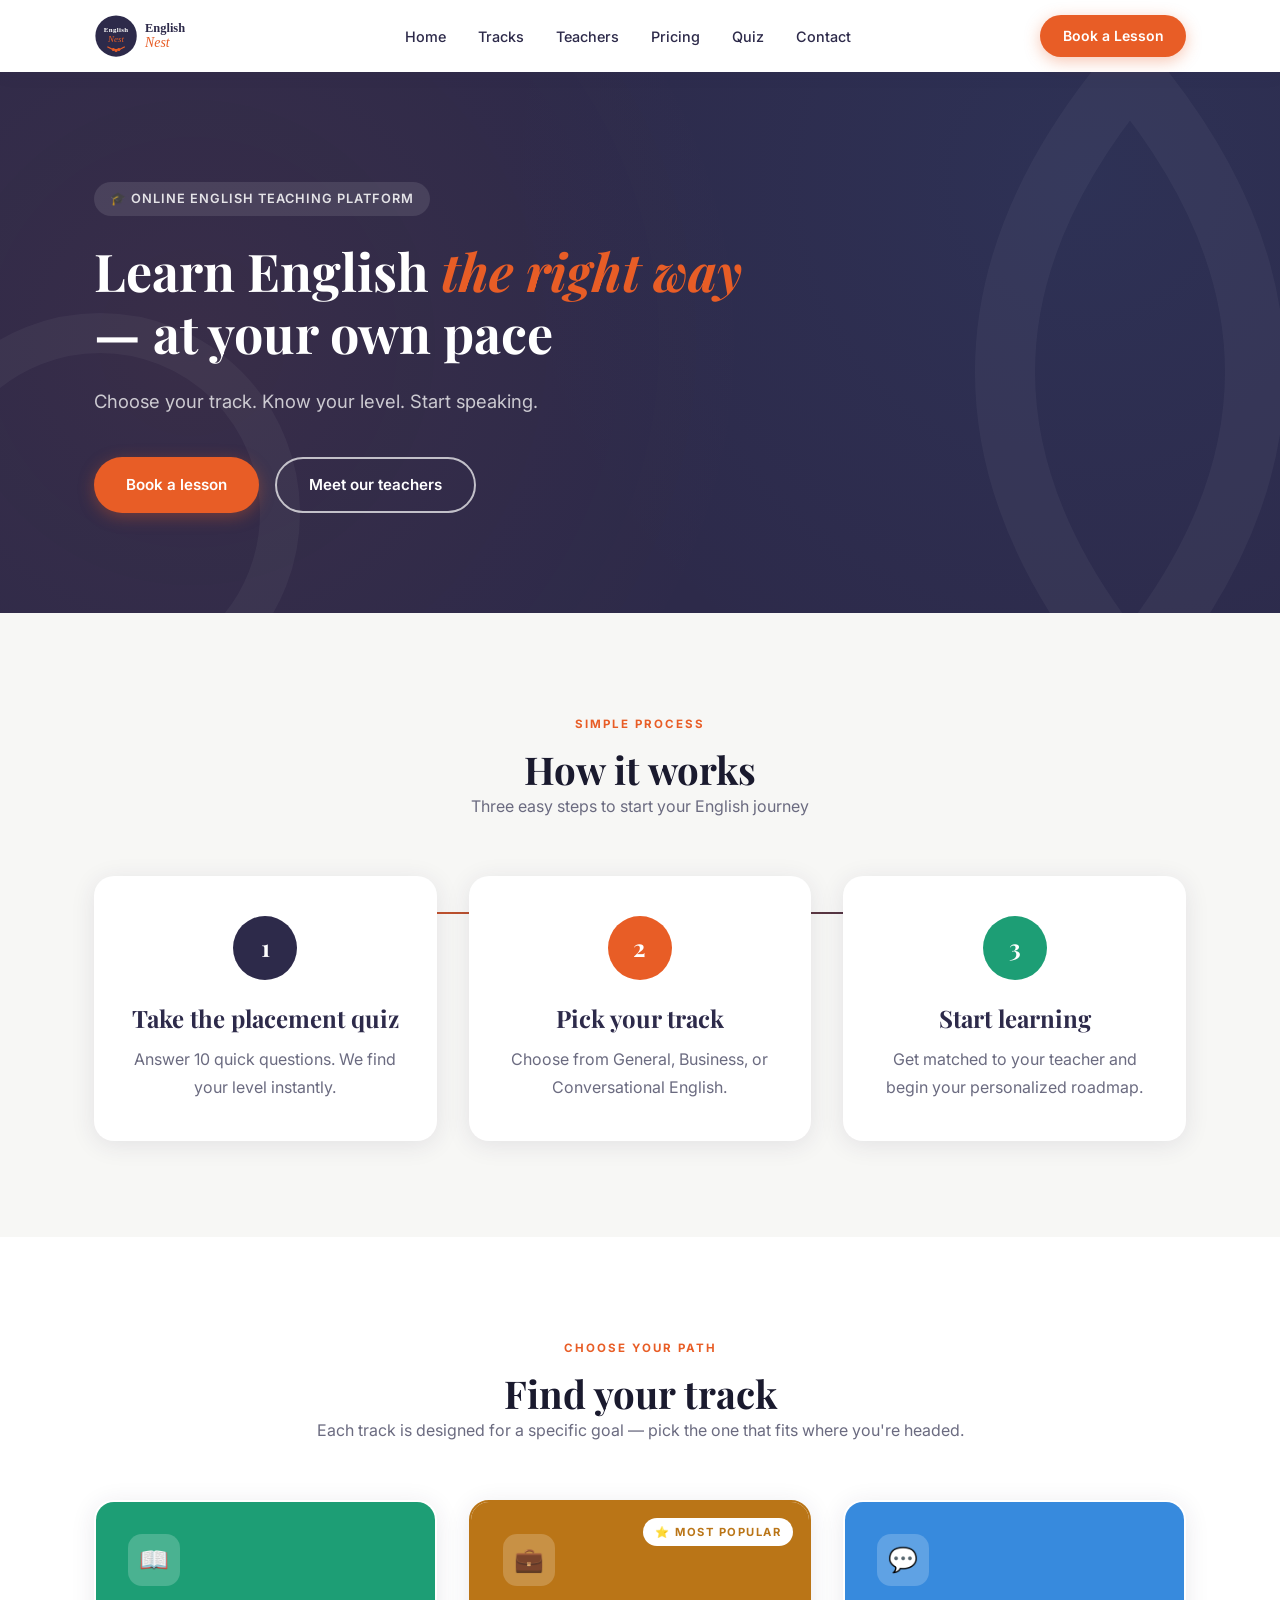
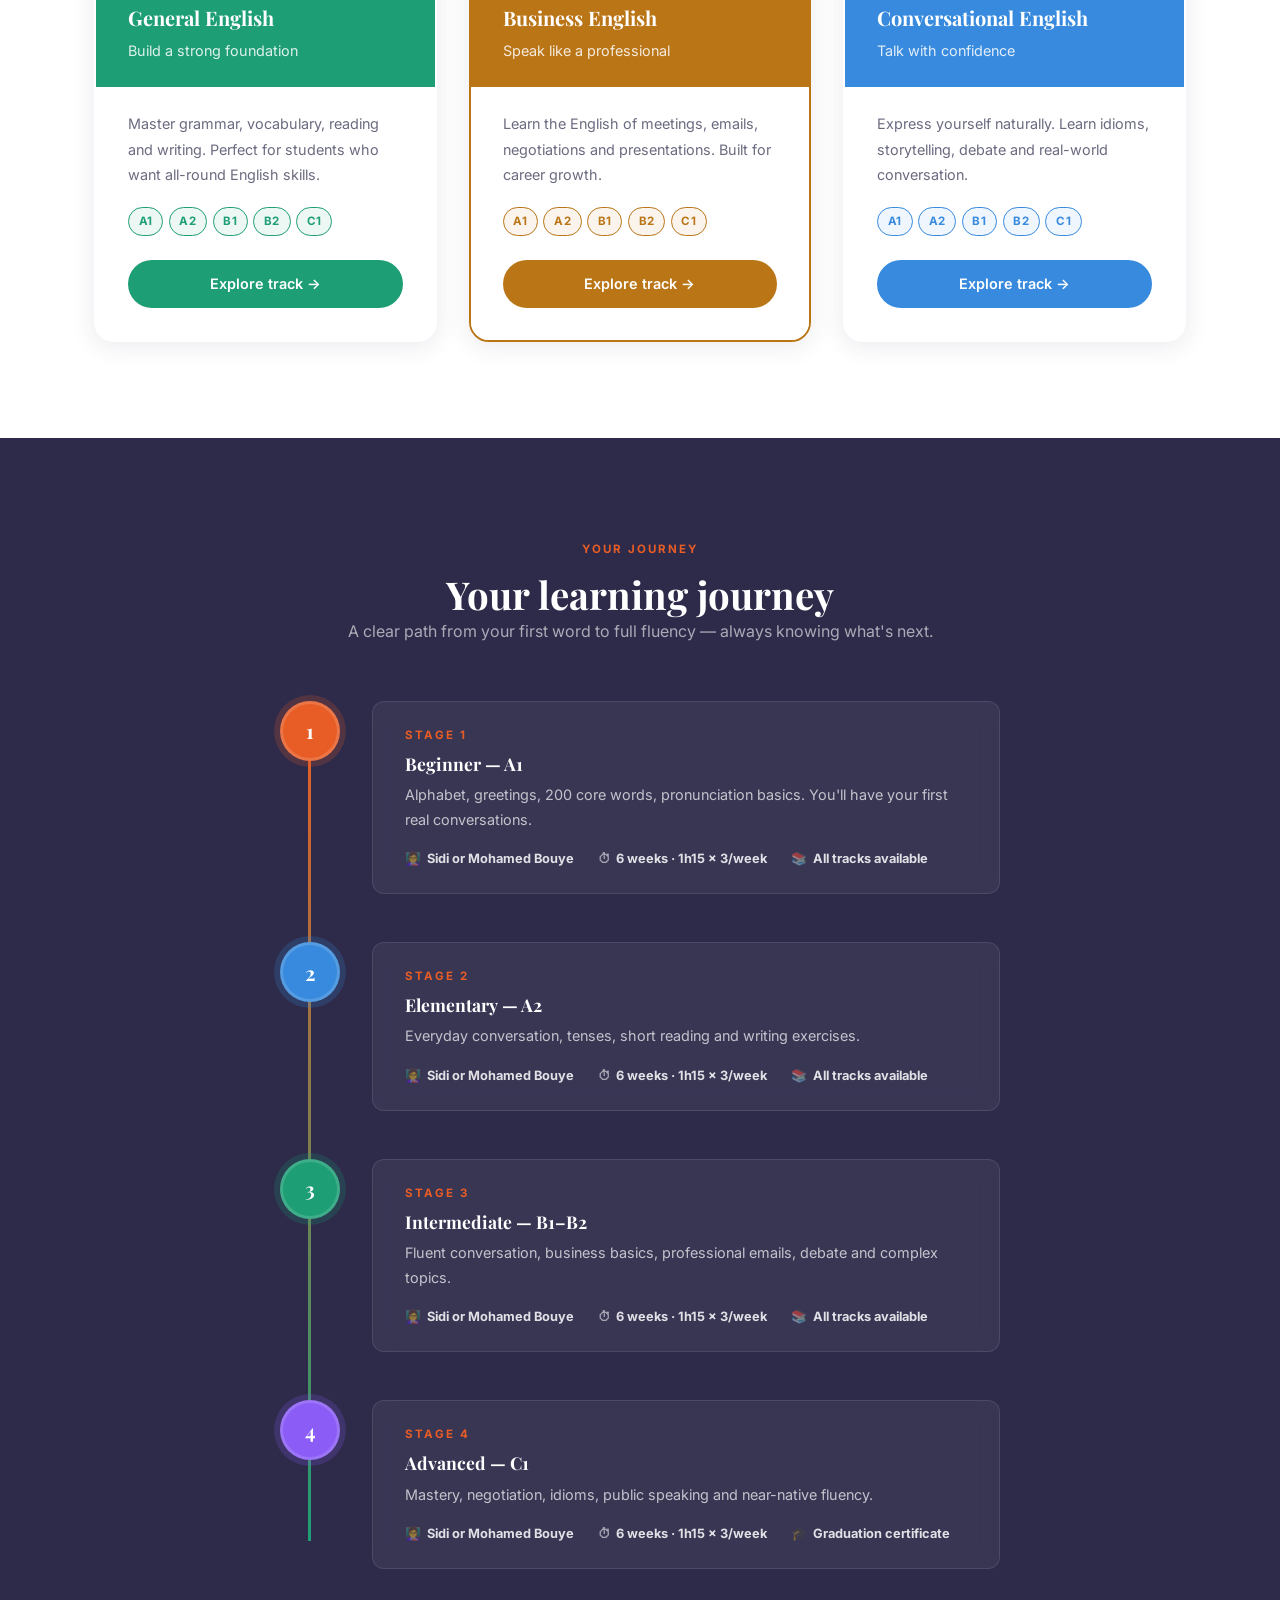
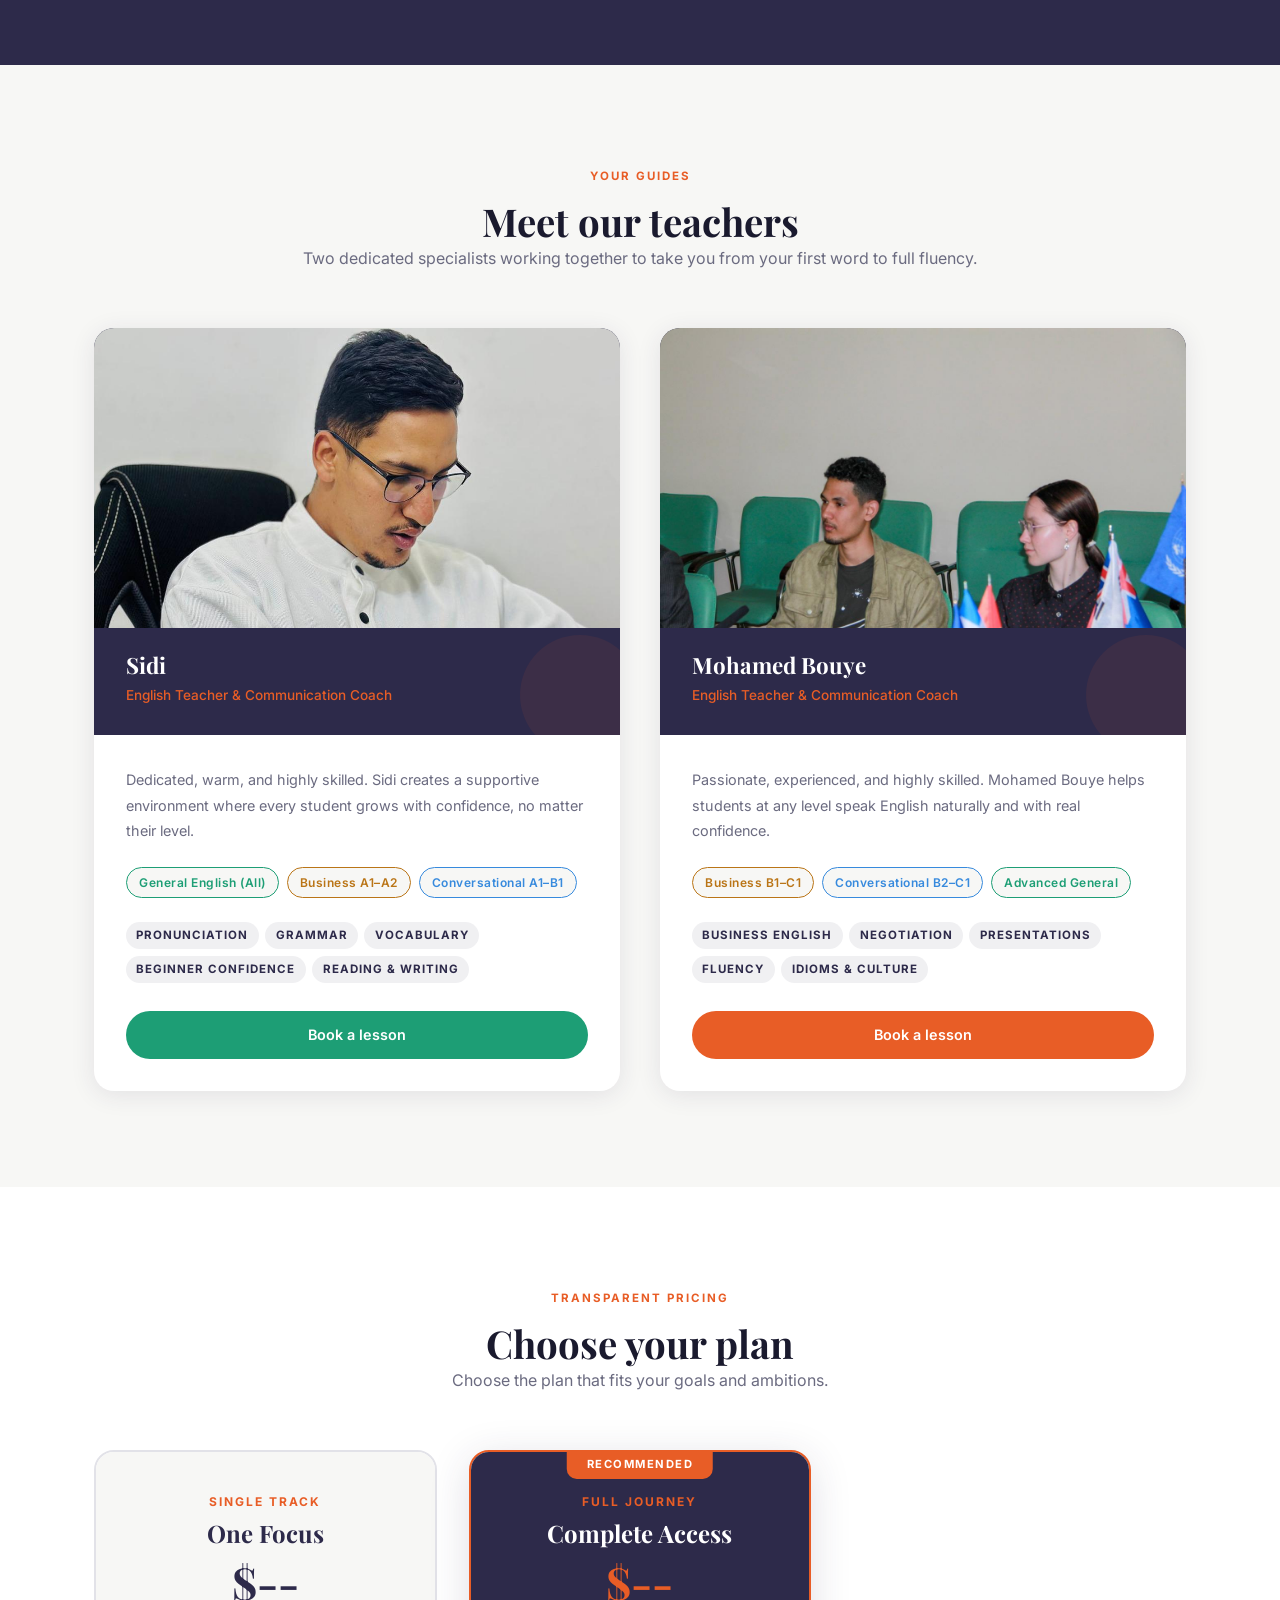
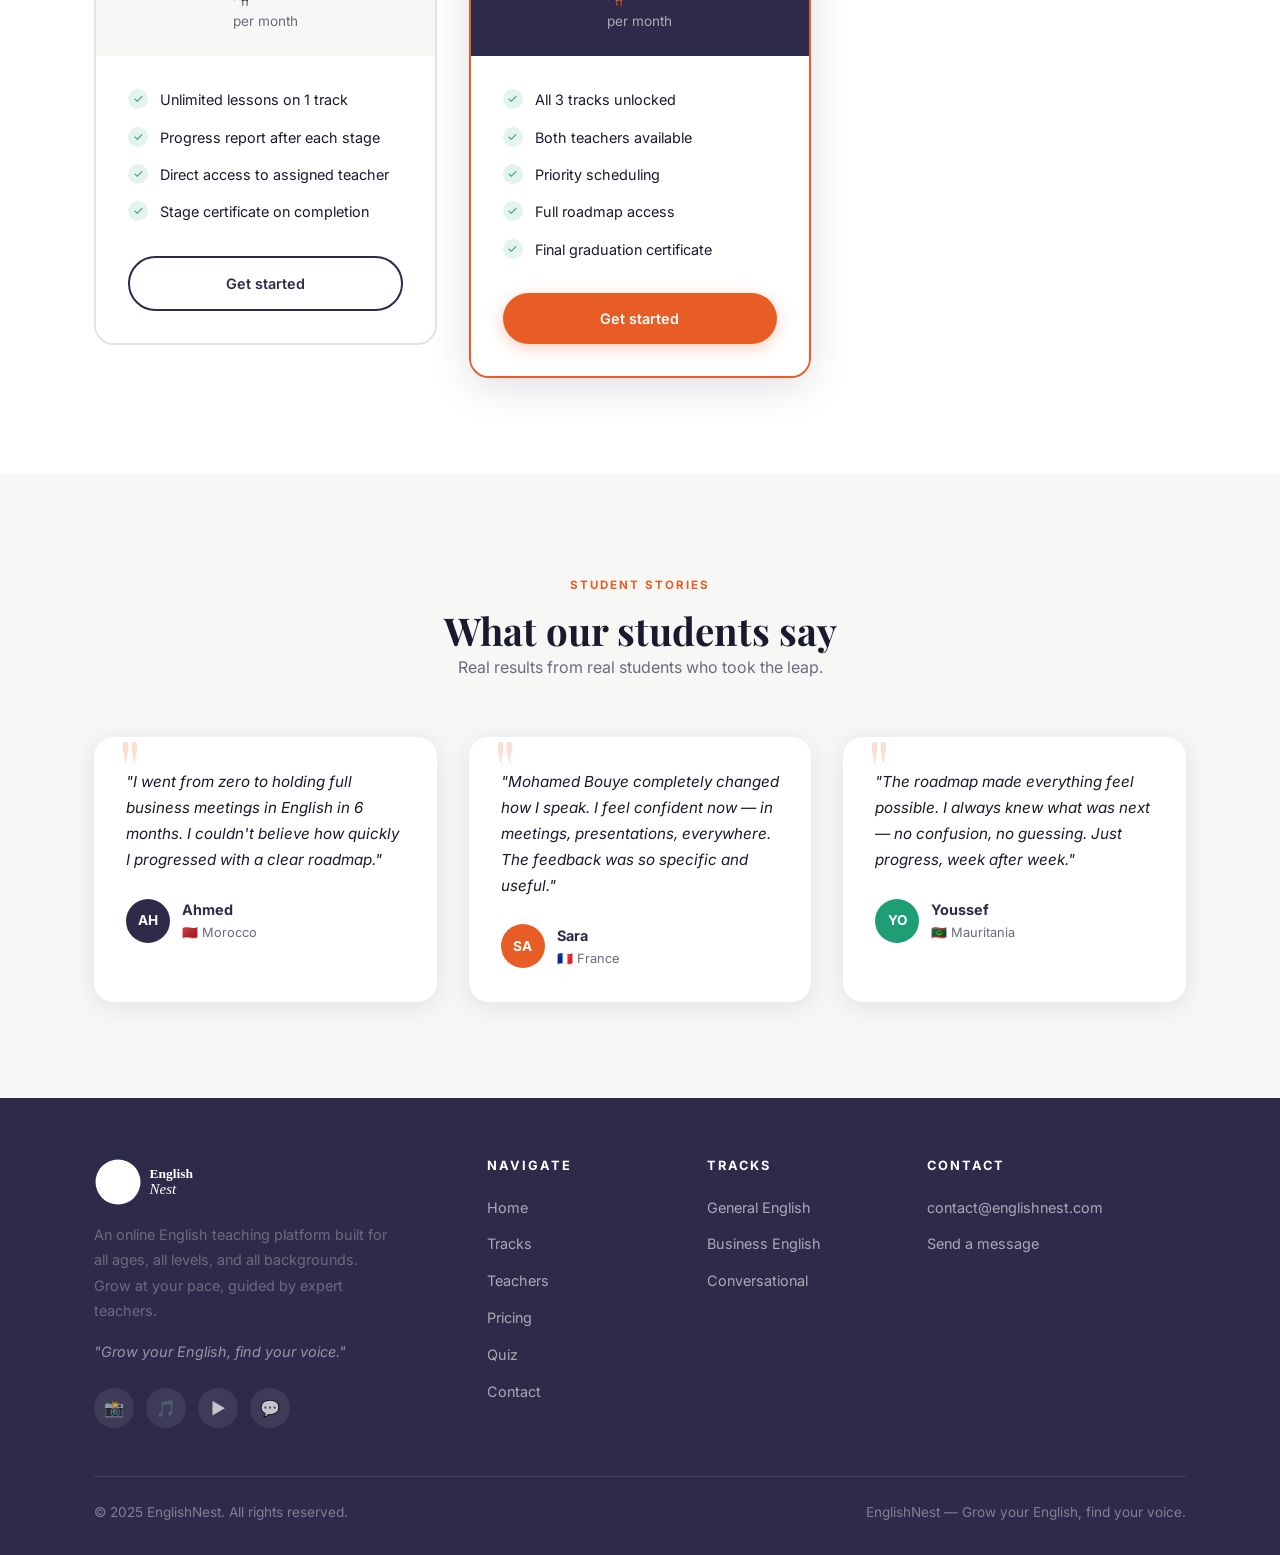
==== index.html @ ef8c07c3 "Remove all 'free' language — nothing is free on this platform Co-Authored-By: Claude Sonnet 4.6 <nor" ====
<!DOCTYPE html>
<html lang="en">
<head>
  <meta charset="UTF-8" />
  <meta name="viewport" content="width=device-width, initial-scale=1.0" />
  <title>EnglishNest — Online English Classes</title>
  <meta name="description" content="Choose your track. Know your level. Start speaking. Learn English online with EnglishNest." />
  <meta property="og:title" content="EnglishNest — Online English Classes" />
  <meta property="og:description" content="Choose your track. Know your level. Start speaking." />
  <meta property="og:image" content="assets/logo.svg" />
  <meta property="og:type" content="website" />
  <link rel="icon" type="image/svg+xml" href="assets/logo.svg" />
  <link rel="stylesheet" href="css/style.css" />
</head>
<body>

<!-- ======================================================
     NAVIGATION (shared)
     ====================================================== -->
<nav class="nav">
  <div class="container nav-inner">
    <a href="#" class="nav-logo" data-page="home">
      <img src="assets/logo.svg" alt="EnglishNest" />
    </a>
    <ul class="nav-links">
      <li><a href="#" data-page="home">Home</a></li>
      <li><a href="#" data-page="tracks">Tracks</a></li>
      <li><a href="#" data-page="teachers">Teachers</a></li>
      <li><a href="#" data-page="home" data-scroll="pricing">Pricing</a></li>
      <li><a href="#" data-page="quiz">Quiz</a></li>
      <li><a href="#" data-page="contact">Contact</a></li>
    </ul>
    <a href="#" class="btn btn-primary btn-sm nav-cta" data-page="quiz">Book a Lesson</a>
    <button class="hamburger" aria-label="Menu">
      <span></span><span></span><span></span>
    </button>
  </div>
</nav>
<div class="nav-mobile">
  <a href="#" data-page="home">Home</a>
  <a href="#" data-page="tracks">Tracks</a>
  <a href="#" data-page="teachers">Teachers</a>
  <a href="#" data-page="home" data-scroll="pricing">Pricing</a>
  <a href="#" data-page="quiz">Quiz</a>
  <a href="#" data-page="contact">Contact</a>
  <a href="#" class="btn btn-primary" data-page="quiz">Book a Lesson</a>
</div>
<div class="nav-spacer"></div>

<!-- ======================================================
     PAGE: HOME
     ====================================================== -->
<div id="page-home" class="page active">

  <!-- Hero -->
  <section class="hero">
    <div class="hero-arcs" aria-hidden="true">
      <svg width="700" height="700" style="right:-200px;top:-100px;opacity:0.04;" viewBox="0 0 700 700">
        <path d="M350 700 Q100 400 350 100 Q600 400 350 700" fill="none" stroke="white" stroke-width="60"/>
      </svg>
      <svg width="400" height="400" style="left:-100px;bottom:-100px;opacity:0.04;" viewBox="0 0 400 400">
        <circle cx="200" cy="200" r="180" fill="none" stroke="white" stroke-width="40"/>
      </svg>
    </div>
    <div class="container">
      <div class="hero-content">
        <div class="hero-badge">🎓 Online English Teaching Platform</div>
        <h1>Learn English <span>the right way</span> — at your own pace</h1>
        <p class="hero-sub">Choose your track. Know your level. Start speaking.</p>
        <div class="hero-btns">
          <a href="#" class="btn btn-primary" data-page="quiz">Book a lesson</a>
          <a href="#" class="btn btn-outline" data-page="home" data-scroll="teachers">Meet our teachers</a>
        </div>
      </div>
    </div>
  </section>

  <!-- How It Works -->
  <section class="how-it-works section-pad" id="how-it-works">
    <div class="container">
      <div class="section-header">
        <span class="section-label">Simple process</span>
        <h2>How it works</h2>
        <p>Three easy steps to start your English journey</p>
      </div>
      <div class="steps-grid">
        <div class="step-card">
          <div class="step-num">1</div>
          <h3>Take the placement quiz</h3>
          <p>Answer 10 quick questions. We find your level instantly.</p>
        </div>
        <div class="step-card">
          <div class="step-num">2</div>
          <h3>Pick your track</h3>
          <p>Choose from General, Business, or Conversational English.</p>
        </div>
        <div class="step-card">
          <div class="step-num">3</div>
          <h3>Start learning</h3>
          <p>Get matched to your teacher and begin your personalized roadmap.</p>
        </div>
      </div>
    </div>
  </section>

  <!-- Track Cards -->
  <section class="tracks-section section-pad" id="tracks-preview">
    <div class="container">
      <div class="section-header">
        <span class="section-label">Choose your path</span>
        <h2>Find your track</h2>
        <p>Each track is designed for a specific goal — pick the one that fits where you're headed.</p>
      </div>
      <div class="track-cards">
        <div class="track-card teal">
          <div class="track-card-header">
            <div class="track-icon" aria-hidden="true">📖</div>
            <h3>General English</h3>
            <p>Build a strong foundation</p>
          </div>
          <div class="track-card-body">
            <p style="font-size:0.9rem;margin-bottom:1.25rem;">Master grammar, vocabulary, reading and writing. Perfect for students who want all-round English skills.</p>
            <div class="track-levels">
              <span class="level-dot">A1</span><span class="level-dot">A2</span><span class="level-dot">B1</span>
              <span class="level-dot">B2</span><span class="level-dot">C1</span>
            </div>
            <a href="#" class="btn-track" data-page="tracks" data-scroll="general">Explore track →</a>
          </div>
        </div>
        <div class="track-card amber featured">
          <div class="track-card-header">
            <span class="track-badge">⭐ Most Popular</span>
            <div class="track-icon" aria-hidden="true">💼</div>
            <h3>Business English</h3>
            <p>Speak like a professional</p>
          </div>
          <div class="track-card-body">
            <p style="font-size:0.9rem;margin-bottom:1.25rem;">Learn the English of meetings, emails, negotiations and presentations. Built for career growth.</p>
            <div class="track-levels">
              <span class="level-dot">A1</span><span class="level-dot">A2</span><span class="level-dot">B1</span>
              <span class="level-dot">B2</span><span class="level-dot">C1</span>
            </div>
            <a href="#" class="btn-track" data-page="tracks" data-scroll="business">Explore track →</a>
          </div>
        </div>
        <div class="track-card blue">
          <div class="track-card-header">
            <div class="track-icon" aria-hidden="true">💬</div>
            <h3>Conversational English</h3>
            <p>Talk with confidence</p>
          </div>
          <div class="track-card-body">
            <p style="font-size:0.9rem;margin-bottom:1.25rem;">Express yourself naturally. Learn idioms, storytelling, debate and real-world conversation.</p>
            <div class="track-levels">
              <span class="level-dot">A1</span><span class="level-dot">A2</span><span class="level-dot">B1</span>
              <span class="level-dot">B2</span><span class="level-dot">C1</span>
            </div>
            <a href="#" class="btn-track" data-page="tracks" data-scroll="conversational">Explore track →</a>
          </div>
        </div>
      </div>
    </div>
  </section>

  <!-- Roadmap -->
  <section class="roadmap section-pad" id="roadmap">
    <div class="container">
      <div class="section-header">
        <span class="section-label">Your journey</span>
        <h2>Your learning journey</h2>
        <p style="color:rgba(255,255,255,0.6);">A clear path from your first word to full fluency — always knowing what's next.</p>
      </div>
      <div class="roadmap-timeline">
        <div class="roadmap-stage">
          <div class="roadmap-dot">1</div>
          <div class="roadmap-content">
            <div class="stage-tag">Stage 1</div>
            <h3>Beginner — A1</h3>
            <p>Alphabet, greetings, 200 core words, pronunciation basics. You'll have your first real conversations.</p>
            <div class="roadmap-meta">
              <span>👩‍🏫 <strong>Sidi or Mohamed Bouye</strong></span>
              <span>⏱ <strong>6 weeks · 1h15 × 3/week</strong></span>
              <span>📚 <strong>All tracks available</strong></span>
            </div>
          </div>
        </div>
        <div class="roadmap-stage">
          <div class="roadmap-dot">2</div>
          <div class="roadmap-content">
            <div class="stage-tag">Stage 2</div>
            <h3>Elementary — A2</h3>
            <p>Everyday conversation, tenses, short reading and writing exercises.</p>
            <div class="roadmap-meta">
              <span>👩‍🏫 <strong>Sidi or Mohamed Bouye</strong></span>
              <span>⏱ <strong>6 weeks · 1h15 × 3/week</strong></span>
              <span>📚 <strong>All tracks available</strong></span>
            </div>
          </div>
        </div>
        <div class="roadmap-stage">
          <div class="roadmap-dot">3</div>
          <div class="roadmap-content">
            <div class="stage-tag">Stage 3</div>
            <h3>Intermediate — B1–B2</h3>
            <p>Fluent conversation, business basics, professional emails, debate and complex topics.</p>
            <div class="roadmap-meta">
              <span>👩‍🏫 <strong>Sidi or Mohamed Bouye</strong></span>
              <span>⏱ <strong>6 weeks · 1h15 × 3/week</strong></span>
              <span>📚 <strong>All tracks available</strong></span>
            </div>
          </div>
        </div>
        <div class="roadmap-stage">
          <div class="roadmap-dot">4</div>
          <div class="roadmap-content">
            <div class="stage-tag">Stage 4</div>
            <h3>Advanced — C1</h3>
            <p>Mastery, negotiation, idioms, public speaking and near-native fluency.</p>
            <div class="roadmap-meta">
              <span>👩‍🏫 <strong>Sidi or Mohamed Bouye</strong></span>
              <span>⏱ <strong>6 weeks · 1h15 × 3/week</strong></span>
              <span>🎓 <strong>Graduation certificate</strong></span>
            </div>
          </div>
        </div>
      </div>
    </div>
  </section>

  <!-- Meet the Teachers -->
  <section class="teachers-section section-pad" id="teachers">
    <div class="container">
      <div class="section-header">
        <span class="section-label">Your guides</span>
        <h2>Meet our teachers</h2>
        <p>Two dedicated specialists working together to take you from your first word to full fluency.</p>
      </div>
      <div class="teacher-cards">
        <div class="teacher-card">
          <div class="teacher-card-top">
            <img class="teacher-card-photo" src="assets/sidi.jpeg" alt="Sidi" />
            <div class="teacher-card-info">
              <h3>Sidi</h3>
              <p class="teacher-role">English Teacher &amp; Communication Coach</p>
            </div>
          </div>
          <div class="teacher-card-body">
            <p>Dedicated, warm, and highly skilled. Sidi creates a supportive environment where every student grows with confidence, no matter their level.</p>
            <div class="teacher-tracks">
              <span class="teacher-track-tag" style="border-color:var(--teal);color:var(--teal);">General English (All)</span>
              <span class="teacher-track-tag" style="border-color:var(--amber);color:var(--amber);">Business A1–A2</span>
              <span class="teacher-track-tag" style="border-color:var(--blue);color:var(--blue);">Conversational A1–B1</span>
            </div>
            <div class="specialty-tags">
              <span class="specialty-tag">Pronunciation</span>
              <span class="specialty-tag">Grammar</span>
              <span class="specialty-tag">Vocabulary</span>
              <span class="specialty-tag">Beginner Confidence</span>
              <span class="specialty-tag">Reading &amp; Writing</span>
            </div>
            <a href="#" class="btn-teacher" data-page="contact">Book a lesson</a>
          </div>
        </div>
        <div class="teacher-card">
          <div class="teacher-card-top">
            <img class="teacher-card-photo" src="assets/bouye.jpeg" alt="Mohamed Bouye" />
            <div class="teacher-card-info">
              <h3>Mohamed Bouye</h3>
              <p class="teacher-role">English Teacher &amp; Communication Coach</p>
            </div>
          </div>
          <div class="teacher-card-body">
            <p>Passionate, experienced, and highly skilled. Mohamed Bouye helps students at any level speak English naturally and with real confidence.</p>
            <div class="teacher-tracks">
              <span class="teacher-track-tag" style="border-color:var(--amber);color:var(--amber);">Business B1–C1</span>
              <span class="teacher-track-tag" style="border-color:var(--blue);color:var(--blue);">Conversational B2–C1</span>
              <span class="teacher-track-tag" style="border-color:var(--teal);color:var(--teal);">Advanced General</span>
            </div>
            <div class="specialty-tags">
              <span class="specialty-tag">Business English</span>
              <span class="specialty-tag">Negotiation</span>
              <span class="specialty-tag">Presentations</span>
              <span class="specialty-tag">Fluency</span>
              <span class="specialty-tag">Idioms &amp; Culture</span>
            </div>
            <a href="#" class="btn-teacher" data-page="contact">Book a lesson</a>
          </div>
        </div>
      </div>
    </div>
  </section>

  <!-- Pricing -->
  <section class="pricing section-pad" id="pricing">
    <div class="container">
      <div class="section-header">
        <span class="section-label">Transparent pricing</span>
        <h2>Choose your plan</h2>
        <p>Choose the plan that fits your goals and ambitions.</p>
      </div>
      <div class="pricing-cards">
        <div class="pricing-card">
          <div class="pricing-card-top">
            <div class="pricing-plan-name">Single Track</div>
            <h3>One Focus</h3>
            <div class="price">$<span>--</span></div>
            <div class="price-sub">per month</div>
          </div>
          <div class="pricing-card-body">
            <ul class="pricing-features">
              <li class="pricing-feature"><span class="check">✓</span>Unlimited lessons on 1 track</li>
              <li class="pricing-feature"><span class="check">✓</span>Progress report after each stage</li>
              <li class="pricing-feature"><span class="check">✓</span>Direct access to assigned teacher</li>
              <li class="pricing-feature"><span class="check">✓</span>Stage certificate on completion</li>
            </ul>
            <a href="#" class="btn-pricing btn-pricing-outline" data-page="contact">Get started</a>
          </div>
        </div>
        <div class="pricing-card featured">
          <div class="pricing-badge">Recommended</div>
          <div class="pricing-card-top">
            <div class="pricing-plan-name" style="color:var(--orange);">Full Journey</div>
            <h3>Complete Access</h3>
            <div class="price">$<span>--</span></div>
            <div class="price-sub">per month</div>
          </div>
          <div class="pricing-card-body">
            <ul class="pricing-features">
              <li class="pricing-feature"><span class="check">✓</span>All 3 tracks unlocked</li>
              <li class="pricing-feature"><span class="check">✓</span>Both teachers available</li>
              <li class="pricing-feature"><span class="check">✓</span>Priority scheduling</li>
              <li class="pricing-feature"><span class="check">✓</span>Full roadmap access</li>
              <li class="pricing-feature"><span class="check">✓</span>Final graduation certificate</li>
            </ul>
            <a href="#" class="btn-pricing btn-pricing-primary" data-page="contact">Get started</a>
          </div>
        </div>
      </div>
    </div>
  </section>

  <!-- Testimonials -->
  <section class="testimonials section-pad" id="testimonials">
    <div class="container">
      <div class="section-header">
        <span class="section-label">Student stories</span>
        <h2>What our students say</h2>
        <p>Real results from real students who took the leap.</p>
      </div>
      <div class="testimonial-cards">
        <!-- PLACEHOLDER: student testimonials -->
        <div class="testimonial-card">
          <p class="testimonial-text">"I went from zero to holding full business meetings in English in 6 months. I couldn't believe how quickly I progressed with a clear roadmap."</p>
          <div class="testimonial-author">
            <div class="author-avatar">AH</div>
            <div>
              <p class="author-name">Ahmed</p>
              <p class="author-country">🇲🇦 Morocco</p>
            </div>
          </div>
        </div>
        <div class="testimonial-card">
          <p class="testimonial-text">"Mohamed Bouye completely changed how I speak. I feel confident now — in meetings, presentations, everywhere. The feedback was so specific and useful."</p>
          <div class="testimonial-author">
            <div class="author-avatar">SA</div>
            <div>
              <p class="author-name">Sara</p>
              <p class="author-country">🇫🇷 France</p>
            </div>
          </div>
        </div>
        <div class="testimonial-card">
          <p class="testimonial-text">"The roadmap made everything feel possible. I always knew what was next — no confusion, no guessing. Just progress, week after week."</p>
          <div class="testimonial-author">
            <div class="author-avatar">YO</div>
            <div>
              <p class="author-name">Youssef</p>
              <p class="author-country">🇲🇷 Mauritania</p>
            </div>
          </div>
        </div>
      </div>
    </div>
  </section>

</div><!-- /page-home -->

<!-- ======================================================
     PAGE: TRACKS
     ====================================================== -->
<div id="page-tracks" class="page">

  <section class="tracks-hero">
    <div class="container">
      <span class="section-label">All tracks</span>
      <h1>Choose your path</h1>
      <p>Three focused tracks, each with a complete level-by-level breakdown. Pick where you want to go — we'll build the road.</p>
    </div>
  </section>

  <div class="track-nav">
    <div class="track-nav-inner">
      <button class="track-nav-btn active-teal" data-target="general">📖 General English</button>
      <button class="track-nav-btn" data-target="business">💼 Business English</button>
      <button class="track-nav-btn" data-target="conversational">💬 Conversational</button>
    </div>
  </div>

  <!-- General English -->
  <section class="track-detail-section" id="general">
    <div class="container">
      <div class="track-detail-header">
        <div class="track-detail-icon teal">📖</div>
        <div>
          <span class="section-label" style="color:var(--teal);">General English</span>
          <h2>Build a Strong Foundation</h2>
          <p>Complete, well-rounded English skills — grammar, vocabulary, reading and writing. Perfect if you're starting fresh or want to fill gaps in your knowledge.</p>
        </div>
      </div>
      <div class="levels-grid">
        <div class="level-card teal">
          <div class="level-card-top"><span class="level-name-badge teal">A1 — Starter</span><span class="level-weeks">⏱ 6 weeks · 1h15 × 3/week</span></div>
          <h4>The Beginning</h4>
          <ul class="level-items"><li>Alphabet, numbers, colors and basic shapes</li><li>Greetings and simple introductions</li><li>200 most common English words</li><li>Basic pronunciation and phonics</li><li>Reading and writing single sentences</li></ul>
          <span class="level-teacher">👩‍🏫 Sidi or Mohamed Bouye</span>
        </div>
        <div class="level-card teal">
          <div class="level-card-top"><span class="level-name-badge teal">A2 — Elementary</span><span class="level-weeks">⏱ 6 weeks · 1h15 × 3/week</span></div>
          <h4>Everyday English</h4>
          <ul class="level-items"><li>Simple sentences with present, past, future tenses</li><li>Everyday topics: family, food, work, hobbies</li><li>500 active vocabulary words</li><li>Short reading passages and writing tasks</li><li>Asking and answering basic questions</li></ul>
          <span class="level-teacher">👩‍🏫 Sidi or Mohamed Bouye</span>
        </div>
        <div class="level-card teal">
          <div class="level-card-top"><span class="level-name-badge teal">B1 — Pre-Intermediate</span><span class="level-weeks">⏱ 6 weeks · 1h15 × 3/week</span></div>
          <h4>Growing Confidence</h4>
          <ul class="level-items"><li>Describing experiences and expressing opinions</li><li>Understanding news articles and short stories</li><li>1,000 active vocabulary words</li><li>Paragraph writing and structured emails</li><li>Complex sentence structures</li></ul>
          <span class="level-teacher">👩‍🏫 Sidi or Mohamed Bouye</span>
        </div>
        <div class="level-card teal">
          <div class="level-card-top"><span class="level-name-badge teal">B2 — Intermediate</span><span class="level-weeks">⏱ 6 weeks · 1h15 × 3/week</span></div>
          <h4>Real Fluency Starts Here</h4>
          <ul class="level-items"><li>Complex reading with abstract topics</li><li>Formal and informal writing styles</li><li>1,800 active vocabulary words</li><li>Discussions and debates on complex themes</li><li>Advanced grammar structures</li></ul>
          <span class="level-teacher">👩‍🏫 Sidi or Mohamed Bouye</span>
        </div>
        <div class="level-card teal">
          <div class="level-card-top"><span class="level-name-badge teal">C1 — Advanced</span><span class="level-weeks">⏱ 6 weeks · 1h15 × 3/week</span></div>
          <h4>Near-Native Expression</h4>
          <ul class="level-items"><li>Nuanced writing — essays, reports, summaries</li><li>Understanding native speakers at full speed</li><li>Complex grammar mastery</li><li>2,500 active vocabulary words</li><li>Critical analysis and argumentation</li></ul>
          <span class="level-teacher">👩‍🏫 Sidi or Mohamed Bouye</span>
        </div>
      </div>
      <div style="text-align:center;margin-top:3rem;"><a href="#" class="btn btn-primary" data-page="contact">Start this track</a></div>
    </div>
  </section>

  <!-- Business English -->
  <section class="track-detail-section" id="business" style="background:var(--gray-bg);">
    <div class="container">
      <div class="track-detail-header">
        <div class="track-detail-icon amber">💼</div>
        <div>
          <span class="section-label" style="color:var(--amber);">Business English</span>
          <h2>Speak Like a Professional</h2>
          <p>For career-driven students who need English for the workplace. From basic office communication at A1 to advanced professional English at C1.</p>
        </div>
      </div>
      <div class="levels-grid">
        <div class="level-card amber">
          <div class="level-card-top"><span class="level-name-badge amber">A1 — Workplace Basics</span><span class="level-weeks">⏱ 6 weeks · 1h15 × 3/week</span></div>
          <h4>First Steps in the Office</h4>
          <ul class="level-items"><li>Introductions in a professional work context</li><li>Email greetings and sign-offs</li><li>Numbers, dates and meeting times</li><li>Job titles and company departments</li><li>Basic workplace vocabulary</li></ul>
          <span class="level-teacher">👩‍🏫 Sidi or Mohamed Bouye</span>
        </div>
        <div class="level-card amber">
          <div class="level-card-top"><span class="level-name-badge amber">A2 — Office English</span><span class="level-weeks">⏱ 6 weeks · 1h15 × 3/week</span></div>
          <h4>Day-to-Day at Work</h4>
          <ul class="level-items"><li>Booking and scheduling meetings</li><li>Writing simple, professional emails</li><li>Describing your job and responsibilities</li><li>Polite requests and formal greetings</li><li>Basic office small talk</li></ul>
          <span class="level-teacher">👩‍🏫 Sidi or Mohamed Bouye</span>
        </div>
        <div class="level-card amber">
          <div class="level-card-top"><span class="level-name-badge amber">B1 — Professional</span><span class="level-weeks">⏱ 6 weeks · 1h15 × 3/week</span></div>
          <h4>Professional Communication</h4>
          <ul class="level-items"><li>Writing formal emails with correct tone</li><li>Participating actively in team meetings</li><li>Presenting data and simple reports</li><li>800 core business vocabulary words</li><li>Telephone calls and video meetings</li></ul>
          <span class="level-teacher">👩‍🏫 Sidi or Mohamed Bouye</span>
        </div>
        <div class="level-card amber">
          <div class="level-card-top"><span class="level-name-badge amber">B2 — Business Fluent</span><span class="level-weeks">⏱ 6 weeks · 1h15 × 3/week</span></div>
          <h4>Confident in Any Meeting</h4>
          <ul class="level-items"><li>Writing reports, proposals and memos</li><li>Leading discussions and chairing meetings</li><li>Negotiation basics and persuasion</li><li>Handling professional phone calls confidently</li><li>Cross-cultural communication awareness</li></ul>
          <span class="level-teacher">👩‍🏫 Sidi or Mohamed Bouye</span>
        </div>
        <div class="level-card amber">
          <div class="level-card-top"><span class="level-name-badge amber">C1 — Corporate</span><span class="level-weeks">⏱ 6 weeks · 1h15 × 3/week</span></div>
          <h4>Leading with English</h4>
          <ul class="level-items"><li>Advanced negotiation techniques</li><li>Persuasive writing — pitches and strategies</li><li>Complex presentations with Q&amp;A</li><li>Managing teams in English</li><li>Industry-specific language mastery</li></ul>
          <span class="level-teacher">👩‍🏫 Sidi or Mohamed Bouye</span>
        </div>
      </div>
      <div style="text-align:center;margin-top:3rem;"><a href="#" class="btn btn-primary" style="background:var(--amber);" data-page="contact">Start this track</a></div>
    </div>
  </section>

  <!-- Conversational English -->
  <section class="track-detail-section" id="conversational">
    <div class="container">
      <div class="track-detail-header">
        <div class="track-detail-icon blue">💬</div>
        <div>
          <span class="section-label" style="color:var(--blue);">Conversational English</span>
          <h2>Talk with Confidence</h2>
          <p>For students who want to speak naturally and express themselves freely — idioms, humor, storytelling, and real-world debate.</p>
        </div>
      </div>
      <div class="levels-grid">
        <div class="level-card blue">
          <div class="level-card-top"><span class="level-name-badge blue">A1 — Ice Breaker</span><span class="level-weeks">⏱ 6 weeks · 1h15 × 3/week</span></div>
          <h4>Breaking the Ice</h4>
          <ul class="level-items"><li>Greetings and everyday phrases</li><li>Asking for help and directions</li><li>Basic small talk in social settings</li><li>Simple yes/no and open questions</li><li>Building listening confidence</li></ul>
          <span class="level-teacher">👩‍🏫 Sidi or Mohamed Bouye</span>
        </div>
        <div class="level-card blue">
          <div class="level-card-top"><span class="level-name-badge blue">A2 — Getting Comfortable</span><span class="level-weeks">⏱ 6 weeks · 1h15 × 3/week</span></div>
          <h4>Finding Your Voice</h4>
          <ul class="level-items"><li>Talking about yourself and your life</li><li>Describing daily routines and habits</li><li>Expressing preferences and opinions</li><li>Telling simple stories about your day</li><li>Social phrases for different situations</li></ul>
          <span class="level-teacher">👩‍🏫 Sidi or Mohamed Bouye</span>
        </div>
        <div class="level-card blue">
          <div class="level-card-top"><span class="level-name-badge blue">B1 — Speaking Up</span><span class="level-weeks">⏱ 6 weeks · 1h15 × 3/week</span></div>
          <h4>Making Your Point</h4>
          <ul class="level-items"><li>Sharing and defending opinions clearly</li><li>Agreeing and disagreeing politely</li><li>Telling engaging stories with detail</li><li>Casual conversation on familiar topics</li><li>Building vocabulary for everyday speech</li></ul>
          <span class="level-teacher">👩‍🏫 Sidi or Mohamed Bouye</span>
        </div>
        <div class="level-card blue">
          <div class="level-card-top"><span class="level-name-badge blue">B2 — Connecting</span><span class="level-weeks">⏱ 6 weeks · 1h15 × 3/week</span></div>
          <h4>Real Conversations</h4>
          <ul class="level-items"><li>Structured debates on abstract topics</li><li>Expressing complex ideas with nuance</li><li>Understanding humor, irony and sarcasm</li><li>Cultural references in natural conversation</li><li>Spontaneous responses and quick thinking</li></ul>
          <span class="level-teacher">👩‍🏫 Sidi or Mohamed Bouye</span>
        </div>
        <div class="level-card blue">
          <div class="level-card-top"><span class="level-name-badge blue">C1 — Natural Speaker</span><span class="level-weeks">⏱ 6 weeks · 1h15 × 3/week</span></div>
          <h4>Speaking Like a Native</h4>
          <ul class="level-items"><li>Idiomatic speech woven naturally into talk</li><li>Cultural references and pop culture fluency</li><li>Spontaneous conversation on any topic</li><li>Adapting tone: formal, casual, humorous</li><li>Advanced listening comprehension skills</li></ul>
          <span class="level-teacher">👩‍🏫 Sidi or Mohamed Bouye</span>
        </div>
      </div>
      <div style="text-align:center;margin-top:3rem;"><a href="#" class="btn btn-primary" style="background:var(--blue);" data-page="contact">Start this track</a></div>
    </div>
  </section>

</div><!-- /page-tracks -->

<!-- ======================================================
     PAGE: TEACHERS
     ====================================================== -->
<div id="page-teachers" class="page">

  <section class="teachers-hero">
    <div class="container">
      <span class="section-label">Your guides</span>
      <h1>Meet Our Teachers</h1>
      <p>Two expert teachers, each with a distinct focus — working together so you always have the right guide for where you are on your journey.</p>
    </div>
  </section>

  <!-- Teacher cards -->
  <section class="section-pad" style="background:var(--white);">
    <div class="container">
      <div class="teacher-cards">

        <!-- Sidi -->
        <div class="teacher-card" id="teacher-a">
          <div class="teacher-card-top">
            <img class="teacher-card-photo" src="assets/sidi.jpeg" alt="Sidi" />
            <div class="teacher-card-info">
              <h3>Sidi</h3>
              <p class="teacher-role">English Teacher &amp; Communication Coach</p>
            </div>
          </div>
          <div class="teacher-card-body">
            <p>Dedicated, warm, and highly skilled. Sidi creates a supportive learning environment where every student — at any level — grows with confidence. His lessons are clear, engaging, and always built around your goals.</p>
            <div class="teacher-tracks" style="margin-bottom:1.25rem;">
              <span class="teacher-track-tag" style="border-color:var(--teal);color:var(--teal);">General English</span>
              <span class="teacher-track-tag" style="border-color:var(--amber);color:var(--amber);">Business English</span>
              <span class="teacher-track-tag" style="border-color:var(--blue);color:var(--blue);">Conversational</span>
            </div>
            <div class="specialty-tags">
              <span class="specialty-tag">Pronunciation</span>
              <span class="specialty-tag">Grammar</span>
              <span class="specialty-tag">Vocabulary</span>
              <span class="specialty-tag">Beginner Confidence</span>
              <span class="specialty-tag">Reading &amp; Writing</span>
            </div>
            <a href="#" class="btn-teacher" data-page="contact">Book a lesson</a>
          </div>
        </div>

        <!-- Mohamed Bouye -->
        <div class="teacher-card" id="teacher-b">
          <div class="teacher-card-top">
            <img class="teacher-card-photo" src="assets/bouye.jpeg" alt="Mohamed Bouye" />
            <div class="teacher-card-info">
              <h3>Mohamed Bouye</h3>
              <p class="teacher-role">English Teacher &amp; Communication Coach</p>
            </div>
          </div>
          <div class="teacher-card-body">
            <p>Passionate, experienced, and highly skilled. Mohamed Bouye brings energy and depth to every lesson, helping students at any level speak English naturally, fluently, and with real confidence.</p>
            <div class="teacher-tracks" style="margin-bottom:1.25rem;">
              <span class="teacher-track-tag" style="border-color:var(--amber);color:var(--amber);">Business English</span>
              <span class="teacher-track-tag" style="border-color:var(--blue);color:var(--blue);">Conversational</span>
              <span class="teacher-track-tag" style="border-color:var(--teal);color:var(--teal);">General English</span>
            </div>
            <div class="specialty-tags">
              <span class="specialty-tag">Business English</span>
              <span class="specialty-tag">Negotiation</span>
              <span class="specialty-tag">Presentations</span>
              <span class="specialty-tag">Fluency</span>
              <span class="specialty-tag">Idioms &amp; Culture</span>
            </div>
            <a href="#" class="btn-teacher" data-page="contact">Book a lesson</a>
          </div>
        </div>

      </div>
    </div>
  </section>

</div><!-- /page-teachers -->

<!-- ======================================================
     PAGE: QUIZ
     ====================================================== -->
<div id="page-quiz" class="page">

  <div class="quiz-header">
    <span class="section-label">Placement Test</span>
    <h1>What's your English level?</h1>
    <p>Answer 10 quick questions and we'll find your level instantly.</p>
  </div>

  <div class="quiz-progress-wrap">
    <div class="quiz-progress-meta">
      <span id="progressText">Question 1 of 10</span>
    </div>
    <div class="quiz-progress-bar">
      <div class="quiz-progress-fill" id="progressFill" style="width:0%"></div>
    </div>
  </div>

  <div class="quiz-card" id="quizCard">
    <div class="quiz-question-box">
      <div class="question-num" id="questionNum">Question 1</div>
      <div class="question-text" id="questionText"></div>
      <div class="answer-options" id="answerOptions"></div>
      <button class="quiz-next-btn" id="nextBtn">Next Question →</button>
    </div>
  </div>

  <div class="quiz-result" id="quizResult">
    <div class="result-box">
      <div class="result-level-badge" id="resultCode">B1</div>
      <h2 id="resultName">Your level is: B1 — Intermediate</h2>
      <p id="resultDesc"></p>
      <p id="resultRec" style="font-size:0.9rem;color:var(--orange);font-weight:600;margin-top:0.5rem;"></p>
      <div style="display:flex;gap:1rem;justify-content:center;flex-wrap:wrap;margin-top:1.5rem;">
        <a href="#" class="btn btn-primary" data-page="contact">Book a lesson</a>
        <a href="#" class="btn btn-outline-dark" data-page="tracks">Explore tracks</a>
      </div>
    </div>
    <h3 class="result-tracks-title">All tracks — your level highlighted</h3>
    <div class="track-cards" style="max-width:900px;margin:0 auto;">
      <div class="track-card teal result-track-card">
        <div class="track-card-header"><div class="track-icon">📖</div><h3>General English</h3><p>Build a strong foundation</p></div>
        <div class="track-card-body">
          <div class="track-levels">
            <span class="level-dot">A1</span><span class="level-dot">A2</span><span class="level-dot">B1</span>
            <span class="level-dot">B2</span><span class="level-dot">C1</span>
          </div>
          <a href="#" class="btn-track" data-page="tracks" data-scroll="general">Explore track →</a>
        </div>
      </div>
      <div class="track-card amber result-track-card">
        <div class="track-card-header"><div class="track-icon">💼</div><h3>Business English</h3><p>Speak like a professional</p></div>
        <div class="track-card-body">
          <div class="track-levels">
            <span class="level-dot">A1</span><span class="level-dot">A2</span><span class="level-dot">B1</span>
            <span class="level-dot">B2</span><span class="level-dot">C1</span>
          </div>
          <a href="#" class="btn-track" data-page="tracks" data-scroll="business">Explore track →</a>
        </div>
      </div>
      <div class="track-card blue result-track-card">
        <div class="track-card-header"><div class="track-icon">💬</div><h3>Conversational English</h3><p>Talk with confidence</p></div>
        <div class="track-card-body">
          <div class="track-levels">
            <span class="level-dot">A1</span><span class="level-dot">A2</span><span class="level-dot">B1</span>
            <span class="level-dot">B2</span><span class="level-dot">C1</span>
          </div>
          <a href="#" class="btn-track" data-page="tracks" data-scroll="conversational">Explore track →</a>
        </div>
      </div>
    </div>
  </div>

</div><!-- /page-quiz -->

<!-- ======================================================
     PAGE: CONTACT
     ====================================================== -->
<div id="page-contact" class="page">

  <section class="contact-hero">
    <div class="container">
      <span class="section-label">Get in touch</span>
      <h1>Let's Start Your Journey</h1>
      <p>Ready to begin? Reach out directly — we reply within 24 hours and will match you with the right teacher and track.</p>
    </div>
  </section>

  <!-- Reach us section -->
  <section class="section-pad" style="background:var(--white);">
    <div class="container">
      <div style="text-align:center;margin-bottom:3.5rem;">
        <span class="section-label">How to reach us</span>
        <h2>Choose how you want to connect</h2>
        <p>No forms — just direct, human contact. Pick the channel that works best for you.</p>
      </div>

      <div style="display:grid;grid-template-columns:repeat(3,1fr);gap:2rem;max-width:960px;margin:0 auto;" class="reach-grid">

        <!-- WhatsApp -->
        <a href="https://wa.me/1234567890" target="_blank" rel="noopener noreferrer"
           style="display:flex;flex-direction:column;align-items:center;text-align:center;background:#25D366;border-radius:var(--radius-lg);padding:2.5rem 2rem;color:white;text-decoration:none;transition:var(--transition);gap:1rem;"
           onmouseover="this.style.transform='translateY(-6px)';this.style.boxShadow='0 12px 40px rgba(37,211,102,0.35)'"
           onmouseout="this.style.transform='';this.style.boxShadow=''">
          <div style="font-size:2.75rem;">💬</div>
          <div>
            <h3 style="color:white;font-size:1.25rem;margin-bottom:0.4rem;">WhatsApp</h3>
            <p style="color:rgba(255,255,255,0.85);font-size:0.9rem;margin:0;">Chat with us directly — fastest response</p>
          </div>
          <span style="background:rgba(255,255,255,0.2);padding:0.5rem 1.25rem;border-radius:50px;font-size:0.85rem;font-weight:600;">Message us →</span>
        </a>

        <!-- Email -->
        <a href="mailto:contact@englishnest.com"
           style="display:flex;flex-direction:column;align-items:center;text-align:center;background:var(--navy);border-radius:var(--radius-lg);padding:2.5rem 2rem;color:white;text-decoration:none;transition:var(--transition);gap:1rem;"
           onmouseover="this.style.transform='translateY(-6px)';this.style.boxShadow='var(--shadow-lg)'"
           onmouseout="this.style.transform='';this.style.boxShadow=''">
          <div style="font-size:2.75rem;">📧</div>
          <div>
            <h3 style="color:white;font-size:1.25rem;margin-bottom:0.4rem;">Email</h3>
            <p style="color:rgba(255,255,255,0.7);font-size:0.9rem;margin:0;">contact@englishnest.com</p>
          </div>
          <span style="background:var(--orange);padding:0.5rem 1.25rem;border-radius:50px;font-size:0.85rem;font-weight:600;">Send an email →</span>
        </a>

        <!-- Instagram -->
        <a href="#" target="_blank" rel="noopener noreferrer"
           style="display:flex;flex-direction:column;align-items:center;text-align:center;background:linear-gradient(135deg,#833ab4,#fd1d1d,#fcb045);border-radius:var(--radius-lg);padding:2.5rem 2rem;color:white;text-decoration:none;transition:var(--transition);gap:1rem;"
           onmouseover="this.style.transform='translateY(-6px)';this.style.boxShadow='0 12px 40px rgba(131,58,180,0.35)'"
           onmouseout="this.style.transform='';this.style.boxShadow=''">
          <div style="font-size:2.75rem;">📸</div>
          <div>
            <h3 style="color:white;font-size:1.25rem;margin-bottom:0.4rem;">Instagram</h3>
            <p style="color:rgba(255,255,255,0.85);font-size:0.9rem;margin:0;">Follow us for tips &amp; updates</p>
          </div>
          <span style="background:rgba(255,255,255,0.2);padding:0.5rem 1.25rem;border-radius:50px;font-size:0.85rem;font-weight:600;">Follow us →</span>
        </a>

      </div>

      <!-- Extra channels row -->
      <div style="display:grid;grid-template-columns:repeat(2,1fr);gap:2rem;max-width:640px;margin:2rem auto 0;" class="reach-grid-2">

        <!-- TikTok -->
        <a href="#" target="_blank" rel="noopener noreferrer"
           style="display:flex;align-items:center;gap:1.25rem;background:var(--gray-bg);border-radius:var(--radius-lg);padding:1.5rem 2rem;color:var(--navy);text-decoration:none;border:2px solid var(--border);transition:var(--transition);"
           onmouseover="this.style.borderColor='var(--navy)';this.style.transform='translateY(-3px)'"
           onmouseout="this.style.borderColor='var(--border)';this.style.transform=''">
          <span style="font-size:2rem;">🎵</span>
          <div>
            <div style="font-weight:700;font-size:0.95rem;">TikTok</div>
            <div style="font-size:0.8rem;color:var(--muted);">Short English lessons &amp; tips</div>
          </div>
        </a>

        <!-- YouTube -->
        <a href="#" target="_blank" rel="noopener noreferrer"
           style="display:flex;align-items:center;gap:1.25rem;background:var(--gray-bg);border-radius:var(--radius-lg);padding:1.5rem 2rem;color:var(--navy);text-decoration:none;border:2px solid var(--border);transition:var(--transition);"
           onmouseover="this.style.borderColor='#FF0000';this.style.transform='translateY(-3px)'"
           onmouseout="this.style.borderColor='var(--border)';this.style.transform=''">
          <span style="font-size:2rem;">▶️</span>
          <div>
            <div style="font-weight:700;font-size:0.95rem;">YouTube</div>
            <div style="font-size:0.8rem;color:var(--muted);">Full lessons &amp; learning content</div>
          </div>
        </a>

      </div>
    </div>
  </section>

  <!-- Info strip -->
  <section style="background:var(--navy);padding:60px 0;">
    <div class="container">
      <div style="display:grid;grid-template-columns:repeat(3,1fr);gap:2rem;text-align:center;" class="info-strip">
        <div>
          <div style="font-size:2rem;margin-bottom:0.75rem;">⏱</div>
          <h4 style="color:white;font-family:var(--font-body);margin-bottom:0.4rem;">Reply within 24 hours</h4>
          <p style="color:rgba(255,255,255,0.6);font-size:0.875rem;margin:0;">We get back to every message, every time.</p>
        </div>
        <div>
          <div style="font-size:2rem;margin-bottom:0.75rem;">🌍</div>
          <h4 style="color:white;font-family:var(--font-body);margin-bottom:0.4rem;">Fully online</h4>
          <p style="color:rgba(255,255,255,0.6);font-size:0.875rem;margin:0;">Available worldwide, in your timezone.</p>
        </div>
        <div>
          <div style="font-size:2rem;margin-bottom:0.75rem;">🎓</div>
          <h4 style="color:white;font-family:var(--font-body);margin-bottom:0.4rem;">Trial lesson</h4>
          <p style="color:rgba(255,255,255,0.6);font-size:0.875rem;margin:0;">Start with a 30-minute introductory lesson.</p>
        </div>
      </div>
    </div>
  </section>

  <!-- FAQ -->
  <section style="background:var(--gray-bg);padding:64px 0;">
    <div class="container">
      <div style="text-align:center;margin-bottom:3rem;">
        <span class="section-label">Common questions</span>
        <h2>Quick answers</h2>
      </div>
      <div style="display:grid;grid-template-columns:repeat(2,1fr);gap:1.5rem;max-width:900px;margin:0 auto;" class="faq-grid">
        <div style="background:var(--white);border-radius:var(--radius);padding:1.75rem;box-shadow:var(--shadow);">
          <h4 style="color:var(--navy);margin-bottom:0.75rem;">How long is the first lesson?</h4>
          <p style="font-size:0.9rem;">Your first lesson with Sidi or Mohamed Bouye is 30 minutes — a real lesson to get you started on the right track.</p>
        </div>
        <div style="background:var(--white);border-radius:var(--radius);padding:1.75rem;box-shadow:var(--shadow);">
          <h4 style="color:var(--navy);margin-bottom:0.75rem;">Do I need to take the quiz first?</h4>
          <p style="font-size:0.9rem;">Not required, but we recommend it. The quiz takes under 5 minutes and helps us match you to the right level from day one.</p>
        </div>
        <div style="background:var(--white);border-radius:var(--radius);padding:1.75rem;box-shadow:var(--shadow);">
          <h4 style="color:var(--navy);margin-bottom:0.75rem;">Can I switch tracks mid-journey?</h4>
          <p style="font-size:0.9rem;">Absolutely. If your goals change or you want to add a second track, just let us know and we'll adjust your plan.</p>
        </div>
        <div style="background:var(--white);border-radius:var(--radius);padding:1.75rem;box-shadow:var(--shadow);">
          <h4 style="color:var(--navy);margin-bottom:0.75rem;">What languages are classes in?</h4>
          <p style="font-size:0.9rem;">All lessons are in English. Support notes in Arabic or French can be provided if needed at beginner levels.</p>
        </div>
      </div>
    </div>
  </section>

</div><!-- /page-contact -->

<!-- ======================================================
     FOOTER (shared)
     ====================================================== -->
<footer>
  <div class="container">
    <div class="footer-grid">
      <div class="footer-brand">
        <img src="assets/logo.svg" alt="EnglishNest" style="height:48px;filter:brightness(10);" />
        <p>An online English teaching platform built for all ages, all levels, and all backgrounds. Grow at your pace, guided by expert teachers.</p>
        <p class="footer-tagline">"Grow your English, find your voice."</p>
        <div class="footer-social" style="margin-top:1.5rem;">
          <a href="#" class="social-icon" aria-label="Instagram">📸</a>
          <a href="#" class="social-icon" aria-label="TikTok">🎵</a>
          <a href="#" class="social-icon" aria-label="YouTube">▶️</a>
          <a href="#" class="social-icon" aria-label="WhatsApp">💬</a>
        </div>
      </div>
      <div class="footer-col">
        <h4>Navigate</h4>
        <ul>
          <li><a href="#" data-page="home">Home</a></li>
          <li><a href="#" data-page="tracks">Tracks</a></li>
          <li><a href="#" data-page="teachers">Teachers</a></li>
          <li><a href="#" data-page="home" data-scroll="pricing">Pricing</a></li>
          <li><a href="#" data-page="quiz">Quiz</a></li>
          <li><a href="#" data-page="contact">Contact</a></li>
        </ul>
      </div>
      <div class="footer-col">
        <h4>Tracks</h4>
        <ul>
          <li><a href="#" data-page="tracks" data-scroll="general">General English</a></li>
          <li><a href="#" data-page="tracks" data-scroll="business">Business English</a></li>
          <li><a href="#" data-page="tracks" data-scroll="conversational">Conversational</a></li>
        </ul>
      </div>
      <div class="footer-col footer-contact">
        <h4>Contact</h4>
        <ul>
          <li><a href="mailto:contact@englishnest.com">contact@englishnest.com</a></li>
          <li><a href="#" data-page="contact">Send a message</a></li>
        </ul>
      </div>
    </div>
    <div class="footer-bottom">
      <p>© 2025 EnglishNest. All rights reserved.</p>
      <p>EnglishNest — Grow your English, find your voice.</p>
    </div>
  </div>
</footer>

<script src="js/main.js"></script>
<script src="js/quiz.js"></script>
</body>
</html>
---- css/style.css ----
/* ============================================================
   EnglishNest — Main Stylesheet
   ============================================================ */

/* --- Google Fonts --- */
@import url('https://fonts.googleapis.com/css2?family=Inter:wght@300;400;500;600;700&family=Playfair+Display:ital,wght@0,400;0,600;0,700;1,400;1,600&display=swap');

/* --- CSS Variables --- */
:root {
  --navy:   #2D2A4A;
  --orange: #E85D26;
  --white:  #FFFFFF;
  --gray-bg:#F7F7F5;
  --teal:   #1D9E75;
  --amber:  #BA7517;
  --blue:   #378ADD;
  --text:   #1A1A2E;
  --muted:  #6B6B80;
  --border: #E2E2E8;
  --shadow: 0 4px 24px rgba(45,42,74,0.10);
  --shadow-lg: 0 8px 40px rgba(45,42,74,0.15);
  --radius: 12px;
  --radius-lg: 20px;
  --font-heading: 'Playfair Display', Georgia, serif;
  --font-body: 'Inter', system-ui, sans-serif;
  --transition: all 0.25s ease;
  --nav-h: 72px;
}

/* --- Reset & Base --- */
*, *::before, *::after { box-sizing: border-box; margin: 0; padding: 0; }

html { scroll-behavior: smooth; font-size: 16px; }

body {
  font-family: var(--font-body);
  color: var(--text);
  background: var(--white);
  line-height: 1.65;
  overflow-x: hidden;
}

img { max-width: 100%; height: auto; display: block; }
a { color: inherit; text-decoration: none; }
ul { list-style: none; }
button { cursor: pointer; font-family: var(--font-body); border: none; outline: none; }

/* --- Typography --- */
h1, h2, h3, h4 { font-family: var(--font-heading); line-height: 1.2; }
h1 { font-size: clamp(2rem, 5vw, 3.25rem); }
h2 { font-size: clamp(1.6rem, 3.5vw, 2.4rem); }
h3 { font-size: clamp(1.15rem, 2.5vw, 1.5rem); }
h4 { font-size: 1.1rem; }
p { color: var(--muted); line-height: 1.75; }

.section-label {
  display: inline-block;
  font-size: 0.72rem;
  font-weight: 700;
  letter-spacing: 2px;
  text-transform: uppercase;
  color: var(--orange);
  margin-bottom: 0.75rem;
}

/* --- Layout Helpers --- */
.container {
  width: 100%;
  max-width: 1140px;
  margin: 0 auto;
  padding: 0 1.5rem;
}

.section-pad { padding: 96px 0; }
.section-pad-sm { padding: 64px 0; }

.text-center { text-align: center; }
.flex { display: flex; }
.flex-center { display: flex; align-items: center; justify-content: center; }
.gap-1 { gap: 1rem; }
.gap-2 { gap: 2rem; }
.grid-3 { display: grid; grid-template-columns: repeat(3, 1fr); gap: 2rem; }
.grid-2 { display: grid; grid-template-columns: repeat(2, 1fr); gap: 2rem; }

/* --- Buttons --- */
.btn {
  display: inline-flex;
  align-items: center;
  gap: 0.5rem;
  padding: 0.85rem 2rem;
  border-radius: 50px;
  font-weight: 600;
  font-size: 0.95rem;
  transition: var(--transition);
  white-space: nowrap;
}
.btn-primary {
  background: var(--orange);
  color: var(--white);
  box-shadow: 0 4px 16px rgba(232,93,38,0.35);
}
.btn-primary:hover {
  background: #d44e1e;
  transform: translateY(-2px);
  box-shadow: 0 6px 24px rgba(232,93,38,0.45);
}
.btn-outline {
  background: transparent;
  color: var(--white);
  border: 2px solid rgba(255,255,255,0.7);
}
.btn-outline:hover {
  background: rgba(255,255,255,0.12);
  border-color: var(--white);
}
.btn-outline-dark {
  background: transparent;
  color: var(--navy);
  border: 2px solid var(--navy);
}
.btn-outline-dark:hover {
  background: var(--navy);
  color: var(--white);
}
.btn-sm { padding: 0.6rem 1.4rem; font-size: 0.875rem; }

/* ============================================================
   NAVIGATION
   ============================================================ */
.nav {
  position: fixed;
  top: 0; left: 0; right: 0;
  z-index: 1000;
  height: var(--nav-h);
  background: var(--white);
  box-shadow: 0 2px 16px rgba(45,42,74,0.08);
  display: flex;
  align-items: center;
}
.nav-inner {
  display: flex;
  align-items: center;
  justify-content: space-between;
  width: 100%;
}
.nav-logo img { height: 44px; width: auto; }
.nav-logo svg { height: 44px; width: auto; }
.nav-links {
  display: flex;
  align-items: center;
  gap: 2rem;
}
.nav-links a {
  font-size: 0.9rem;
  font-weight: 500;
  color: var(--navy);
  transition: var(--transition);
  position: relative;
}
.nav-links a::after {
  content: '';
  position: absolute;
  bottom: -4px; left: 0;
  width: 0; height: 2px;
  background: var(--orange);
  transition: var(--transition);
}
.nav-links a:hover { color: var(--orange); }
.nav-links a:hover::after { width: 100%; }
.nav-links a.active { color: var(--orange); }
.nav-links a.active::after { width: 100%; }
.nav-cta { margin-left: 1rem; }

/* Hamburger */
.hamburger {
  display: none;
  flex-direction: column;
  gap: 5px;
  background: none;
  padding: 4px;
}
.hamburger span {
  display: block;
  width: 24px;
  height: 2.5px;
  background: var(--navy);
  border-radius: 4px;
  transition: var(--transition);
}
.hamburger.open span:nth-child(1) { transform: translateY(7.5px) rotate(45deg); }
.hamburger.open span:nth-child(2) { opacity: 0; }
.hamburger.open span:nth-child(3) { transform: translateY(-7.5px) rotate(-45deg); }

/* Mobile nav */
.nav-mobile {
  display: none;
  position: fixed;
  top: var(--nav-h);
  left: 0; right: 0;
  background: var(--white);
  box-shadow: 0 8px 32px rgba(45,42,74,0.12);
  padding: 1.5rem;
  z-index: 999;
  flex-direction: column;
  gap: 0.25rem;
}
.nav-mobile a {
  display: block;
  padding: 0.85rem 1rem;
  font-weight: 500;
  color: var(--navy);
  border-radius: 8px;
  transition: var(--transition);
}
.nav-mobile a:hover { background: var(--gray-bg); color: var(--orange); }
.nav-mobile .btn { width: 100%; justify-content: center; margin-top: 0.5rem; }

/* spacer under fixed nav */
.nav-spacer { height: var(--nav-h); }

/* ============================================================
   HERO SECTION
   ============================================================ */
.hero {
  background: var(--navy);
  position: relative;
  overflow: hidden;
  padding: 110px 0 100px;
}
.hero::before {
  content: '';
  position: absolute;
  inset: 0;
  background-image:
    radial-gradient(circle at 15% 50%, rgba(232,93,38,0.06) 0%, transparent 50%),
    radial-gradient(circle at 85% 20%, rgba(55,138,221,0.08) 0%, transparent 50%);
  pointer-events: none;
}
/* Nest arc decorations */
.hero-arcs {
  position: absolute;
  inset: 0;
  pointer-events: none;
  overflow: hidden;
}
.hero-arcs svg { position: absolute; }

.hero-content {
  position: relative;
  z-index: 1;
  max-width: 700px;
}
.hero-badge {
  display: inline-flex;
  align-items: center;
  gap: 0.5rem;
  background: rgba(255,255,255,0.1);
  color: rgba(255,255,255,0.85);
  padding: 0.4rem 1rem;
  border-radius: 50px;
  font-size: 0.8rem;
  font-weight: 600;
  letter-spacing: 1px;
  text-transform: uppercase;
  margin-bottom: 1.5rem;
}
.hero h1 {
  color: var(--white);
  margin-bottom: 1.25rem;
  font-weight: 700;
}
.hero h1 span { color: var(--orange); font-style: italic; }
.hero-sub {
  font-size: 1.15rem;
  color: rgba(255,255,255,0.75);
  margin-bottom: 2.5rem;
  max-width: 520px;
}
.hero-btns { display: flex; gap: 1rem; flex-wrap: wrap; }

.hero-visual {
  position: absolute;
  right: -60px;
  top: 50%;
  transform: translateY(-50%);
  width: 500px;
  height: 500px;
  opacity: 0.06;
  pointer-events: none;
}

/* ============================================================
   HOW IT WORKS
   ============================================================ */
.how-it-works { background: var(--gray-bg); }
.how-it-works .section-header {
  text-align: center;
  margin-bottom: 3.5rem;
}
.steps-grid { display: grid; grid-template-columns: repeat(3, 1fr); gap: 2rem; position: relative; }
.steps-grid::before {
  content: '';
  position: absolute;
  top: 36px; left: calc(16.66% + 1rem); right: calc(16.66% + 1rem);
  height: 2px;
  background: linear-gradient(90deg, var(--orange), var(--navy));
  z-index: 0;
}
.step-card {
  background: var(--white);
  border-radius: var(--radius-lg);
  padding: 2.5rem 2rem;
  text-align: center;
  box-shadow: var(--shadow);
  position: relative;
  z-index: 1;
  transition: var(--transition);
}
.step-card:hover { transform: translateY(-6px); box-shadow: var(--shadow-lg); }
.step-num {
  width: 64px; height: 64px;
  border-radius: 50%;
  background: var(--navy);
  color: var(--white);
  font-family: var(--font-heading);
  font-size: 1.5rem;
  font-weight: 700;
  display: flex;
  align-items: center;
  justify-content: center;
  margin: 0 auto 1.5rem;
  position: relative;
  z-index: 2;
}
.step-card:nth-child(2) .step-num { background: var(--orange); }
.step-card:nth-child(3) .step-num { background: var(--teal); }
.step-card h3 { color: var(--navy); margin-bottom: 0.75rem; }

/* ============================================================
   TRACK CARDS
   ============================================================ */
.tracks-section .section-header { text-align: center; margin-bottom: 3.5rem; }
.track-cards { display: grid; grid-template-columns: repeat(3, 1fr); gap: 2rem; }

.track-card {
  border-radius: var(--radius-lg);
  overflow: hidden;
  box-shadow: var(--shadow);
  display: flex;
  flex-direction: column;
  transition: var(--transition);
  border: 2px solid transparent;
}
.track-card:hover {
  transform: translateY(-8px);
  box-shadow: var(--shadow-lg);
}
.track-card.featured { border-color: var(--amber); }

.track-card-header {
  padding: 2rem 2rem 1.5rem;
  color: var(--white);
  position: relative;
}
.track-card.teal .track-card-header { background: var(--teal); }
.track-card.amber .track-card-header { background: var(--amber); }
.track-card.blue .track-card-header { background: var(--blue); }

.track-badge {
  position: absolute;
  top: 1rem; right: 1rem;
  background: var(--white);
  color: var(--amber);
  font-size: 0.7rem;
  font-weight: 700;
  letter-spacing: 1.5px;
  text-transform: uppercase;
  padding: 0.3rem 0.75rem;
  border-radius: 50px;
}

.track-icon {
  width: 52px; height: 52px;
  background: rgba(255,255,255,0.2);
  border-radius: 14px;
  display: flex;
  align-items: center;
  justify-content: center;
  margin-bottom: 1.25rem;
  font-size: 1.5rem;
}
.track-card-header h3 { font-size: 1.25rem; margin-bottom: 0.5rem; }
.track-card-header p { color: rgba(255,255,255,0.85); font-size: 0.9rem; }

.track-card-body {
  background: var(--white);
  padding: 1.5rem 2rem 2rem;
  flex: 1;
  display: flex;
  flex-direction: column;
}

.track-levels {
  display: flex;
  gap: 0.35rem;
  flex-wrap: wrap;
  margin-bottom: 1.5rem;
}
.level-dot {
  font-size: 0.72rem;
  font-weight: 700;
  letter-spacing: 0.5px;
  padding: 0.25rem 0.6rem;
  border-radius: 50px;
  background: var(--gray-bg);
  color: var(--muted);
  border: 1.5px solid var(--border);
}
.track-card.teal .level-dot { border-color: var(--teal); color: var(--teal); background: rgba(29,158,117,0.08); }
.track-card.amber .level-dot { border-color: var(--amber); color: var(--amber); background: rgba(186,117,23,0.08); }
.track-card.blue .level-dot { border-color: var(--blue); color: var(--blue); background: rgba(55,138,221,0.08); }

.track-card .btn { margin-top: auto; }
.track-card.teal .btn-track { background: var(--teal); color: var(--white); }
.track-card.amber .btn-track { background: var(--amber); color: var(--white); }
.track-card.blue .btn-track { background: var(--blue); color: var(--white); }
.btn-track {
  display: inline-flex;
  align-items: center;
  justify-content: center;
  gap: 0.5rem;
  padding: 0.75rem 1.5rem;
  border-radius: 50px;
  font-weight: 600;
  font-size: 0.9rem;
  transition: var(--transition);
  width: 100%;
}
.btn-track:hover { filter: brightness(1.1); transform: translateY(-2px); }

/* ============================================================
   ROADMAP
   ============================================================ */
.roadmap { background: var(--navy); color: var(--white); }
.roadmap .section-header { text-align: center; margin-bottom: 3.5rem; }
.roadmap .section-header h2 { color: var(--white); }
.roadmap .section-label { color: var(--orange); }

.roadmap-timeline {
  position: relative;
  max-width: 720px;
  margin: 0 auto;
}
.roadmap-timeline::before {
  content: '';
  position: absolute;
  left: 28px;
  top: 28px;
  bottom: 28px;
  width: 3px;
  background: linear-gradient(to bottom, var(--orange), var(--teal));
}

.roadmap-stage {
  display: flex;
  gap: 2rem;
  padding-bottom: 3rem;
  position: relative;
}
.roadmap-stage:last-child { padding-bottom: 0; }

.roadmap-dot {
  flex-shrink: 0;
  width: 60px; height: 60px;
  border-radius: 50%;
  background: var(--orange);
  display: flex;
  align-items: center;
  justify-content: center;
  font-family: var(--font-heading);
  font-size: 1.25rem;
  font-weight: 700;
  color: var(--white);
  position: relative;
  z-index: 1;
  box-shadow: 0 0 0 6px rgba(232,93,38,0.2);
  border: 3px solid rgba(255,255,255,0.15);
}
.roadmap-stage:nth-child(2) .roadmap-dot { background: var(--blue); box-shadow: 0 0 0 6px rgba(55,138,221,0.2); }
.roadmap-stage:nth-child(3) .roadmap-dot { background: var(--teal); box-shadow: 0 0 0 6px rgba(29,158,117,0.2); }
.roadmap-stage:nth-child(4) .roadmap-dot { background: #8B5CF6; box-shadow: 0 0 0 6px rgba(139,92,246,0.2); }

.roadmap-content {
  background: rgba(255,255,255,0.06);
  border: 1px solid rgba(255,255,255,0.1);
  border-radius: var(--radius);
  padding: 1.5rem 2rem;
  flex: 1;
  backdrop-filter: blur(10px);
}
.roadmap-content .stage-tag {
  font-size: 0.72rem;
  font-weight: 700;
  letter-spacing: 2px;
  text-transform: uppercase;
  color: var(--orange);
  margin-bottom: 0.5rem;
}
.roadmap-content h3 { color: var(--white); margin-bottom: 0.5rem; font-size: 1.1rem; }
.roadmap-content p { color: rgba(255,255,255,0.7); font-size: 0.9rem; margin-bottom: 1rem; }
.roadmap-meta {
  display: flex;
  gap: 1.5rem;
  flex-wrap: wrap;
}
.roadmap-meta span {
  font-size: 0.8rem;
  font-weight: 600;
  color: rgba(255,255,255,0.55);
  display: flex;
  align-items: center;
  gap: 0.35rem;
}
.roadmap-meta span strong { color: rgba(255,255,255,0.85); }

/* ============================================================
   TEACHERS
   ============================================================ */
.teachers-section { background: var(--gray-bg); }
.teachers-section .section-header { text-align: center; margin-bottom: 3.5rem; }

.teacher-cards { display: grid; grid-template-columns: repeat(2, 1fr); gap: 2.5rem; }

.teacher-card {
  background: var(--white);
  border-radius: var(--radius-lg);
  overflow: hidden;
  box-shadow: var(--shadow);
  display: flex;
  flex-direction: column;
  transition: var(--transition);
}
.teacher-card:hover { transform: translateY(-6px); box-shadow: var(--shadow-lg); }

.teacher-card-top {
  background: var(--navy);
  position: relative;
  overflow: hidden;
}
.teacher-card-photo {
  width: 100%;
  height: 300px;
  object-fit: cover;
  object-position: center top;
  display: block;
}
.teacher-card-info {
  padding: 1.5rem 2rem 1.75rem;
  position: relative;
}
.teacher-card-info::before {
  content: '';
  position: absolute;
  right: -20px; bottom: -20px;
  width: 120px; height: 120px;
  border-radius: 50%;
  background: rgba(232,93,38,0.08);
  pointer-events: none;
}
.teacher-card-top h3 { color: var(--white); font-size: 1.4rem; margin-bottom: 0.3rem; position: relative; z-index: 1; }
.teacher-role { font-size: 0.85rem; font-weight: 500; color: var(--orange); margin-bottom: 0; position: relative; z-index: 1; }

.teacher-card-body {
  padding: 2rem;
  flex: 1;
  display: flex;
  flex-direction: column;
}
.teacher-card-body p { font-size: 0.9rem; margin-bottom: 1.5rem; }

.teacher-tracks {
  display: flex;
  flex-wrap: wrap;
  gap: 0.5rem;
  margin-bottom: 1.5rem;
}
.teacher-track-tag {
  font-size: 0.75rem;
  font-weight: 600;
  letter-spacing: 0.5px;
  padding: 0.3rem 0.75rem;
  border-radius: 50px;
  background: var(--gray-bg);
  color: var(--navy);
  border: 1.5px solid var(--border);
}

.specialty-tags {
  display: flex;
  flex-wrap: wrap;
  gap: 0.4rem;
  margin-bottom: 1.75rem;
}
.specialty-tag {
  font-size: 0.72rem;
  font-weight: 700;
  letter-spacing: 1px;
  text-transform: uppercase;
  padding: 0.25rem 0.65rem;
  border-radius: 50px;
  background: rgba(45,42,74,0.07);
  color: var(--navy);
}

.teacher-card .btn { margin-top: auto; }
.teacher-card:first-child .btn-teacher {
  background: var(--teal);
  color: var(--white);
  display: flex; align-items: center; justify-content: center;
  padding: 0.75rem 1.5rem;
  border-radius: 50px;
  font-weight: 600;
  font-size: 0.9rem;
  transition: var(--transition);
  width: 100%;
}
.teacher-card:last-child .btn-teacher {
  background: var(--orange);
  color: var(--white);
  display: flex; align-items: center; justify-content: center;
  padding: 0.75rem 1.5rem;
  border-radius: 50px;
  font-weight: 600;
  font-size: 0.9rem;
  transition: var(--transition);
  width: 100%;
}
.btn-teacher:hover { filter: brightness(1.08); transform: translateY(-2px); }

/* ============================================================
   PRICING
   ============================================================ */
.pricing { background: var(--white); }
.pricing .section-header { text-align: center; margin-bottom: 3.5rem; }

.pricing-cards { display: grid; grid-template-columns: repeat(3, 1fr); gap: 2rem; align-items: start; }

.pricing-card {
  border-radius: var(--radius-lg);
  overflow: hidden;
  border: 2px solid var(--border);
  transition: var(--transition);
  position: relative;
}
.pricing-card:hover { transform: translateY(-6px); box-shadow: var(--shadow-lg); border-color: transparent; }
.pricing-card.featured {
  border-color: var(--orange);
  transform: scale(1.04);
  box-shadow: var(--shadow-lg);
}
.pricing-card.featured:hover { transform: scale(1.04) translateY(-4px); }

.pricing-badge {
  position: absolute;
  top: -1px; left: 50%;
  transform: translateX(-50%);
  background: var(--orange);
  color: var(--white);
  font-size: 0.7rem;
  font-weight: 700;
  letter-spacing: 1.5px;
  text-transform: uppercase;
  padding: 0.3rem 1.25rem;
  border-radius: 0 0 10px 10px;
}

.pricing-card-top {
  padding: 2.5rem 2rem 1.5rem;
  background: var(--gray-bg);
  text-align: center;
}
.pricing-card.featured .pricing-card-top { background: var(--navy); }
.pricing-card.featured .pricing-card-top h3 { color: var(--white); }
.pricing-card.featured .pricing-card-top .price { color: var(--orange); }
.pricing-card.featured .pricing-card-top .price-sub { color: rgba(255,255,255,0.6); }
.pricing-plan-name { font-size: 0.75rem; font-weight: 700; letter-spacing: 2px; text-transform: uppercase; color: var(--orange); margin-bottom: 0.5rem; }
.pricing-card-top h3 { color: var(--navy); font-size: 1.5rem; margin-bottom: 0.75rem; }
.price { font-size: 2.75rem; font-weight: 700; font-family: var(--font-heading); color: var(--navy); line-height: 1; }
.price sup { font-size: 1.25rem; vertical-align: top; margin-top: 0.35rem; }
.price-sub { font-size: 0.85rem; color: var(--muted); margin-top: 0.35rem; }

.pricing-card-body {
  padding: 2rem;
  background: var(--white);
}
.pricing-features {
  display: flex;
  flex-direction: column;
  gap: 0.85rem;
  margin-bottom: 2rem;
}
.pricing-feature {
  display: flex;
  align-items: flex-start;
  gap: 0.75rem;
  font-size: 0.9rem;
  color: var(--text);
}
.pricing-feature .check {
  width: 20px; height: 20px;
  border-radius: 50%;
  background: rgba(29,158,117,0.12);
  color: var(--teal);
  display: flex; align-items: center; justify-content: center;
  font-size: 0.75rem;
  flex-shrink: 0;
  margin-top: 1px;
}
.pricing-card .btn-pricing {
  display: flex; align-items: center; justify-content: center;
  width: 100%;
  padding: 0.85rem;
  border-radius: 50px;
  font-weight: 600;
  font-size: 0.9rem;
  transition: var(--transition);
}
.btn-pricing-outline {
  background: transparent;
  color: var(--navy);
  border: 2px solid var(--navy);
}
.btn-pricing-outline:hover { background: var(--navy); color: var(--white); }
.btn-pricing-primary {
  background: var(--orange);
  color: var(--white);
  box-shadow: 0 4px 16px rgba(232,93,38,0.3);
}
.btn-pricing-primary:hover { background: #d44e1e; transform: translateY(-2px); }

/* ============================================================
   TESTIMONIALS
   ============================================================ */
.testimonials { background: var(--gray-bg); }
.testimonials .section-header { text-align: center; margin-bottom: 3.5rem; }

.testimonial-cards { display: grid; grid-template-columns: repeat(3, 1fr); gap: 2rem; }

.testimonial-card {
  background: var(--white);
  border-radius: var(--radius-lg);
  padding: 2rem;
  box-shadow: var(--shadow);
  position: relative;
  transition: var(--transition);
}
.testimonial-card:hover { transform: translateY(-4px); box-shadow: var(--shadow-lg); }
.testimonial-card::before {
  content: '"';
  position: absolute;
  top: -10px; left: 24px;
  font-size: 5rem;
  font-family: var(--font-heading);
  color: var(--orange);
  line-height: 1;
  opacity: 0.2;
}
.testimonial-text {
  font-style: italic;
  color: var(--text);
  line-height: 1.7;
  margin-bottom: 1.5rem;
  font-size: 0.95rem;
  position: relative;
  z-index: 1;
}
.testimonial-author {
  display: flex;
  align-items: center;
  gap: 0.75rem;
}
.author-avatar {
  width: 44px; height: 44px;
  border-radius: 50%;
  background: var(--navy);
  color: var(--white);
  display: flex; align-items: center; justify-content: center;
  font-weight: 700;
  font-size: 0.85rem;
}
.testimonial-card:nth-child(2) .author-avatar { background: var(--orange); }
.testimonial-card:nth-child(3) .author-avatar { background: var(--teal); }
.author-name { font-weight: 700; font-size: 0.9rem; color: var(--navy); margin-bottom: 0; }
.author-country { font-size: 0.8rem; color: var(--muted); }

/* ============================================================
   FOOTER
   ============================================================ */
footer {
  background: var(--navy);
  color: rgba(255,255,255,0.7);
  padding: 60px 0 30px;
}
.footer-grid {
  display: grid;
  grid-template-columns: 2fr 1fr 1fr 1.5fr;
  gap: 3rem;
  margin-bottom: 3rem;
}
.footer-brand p { font-size: 0.9rem; margin-top: 1rem; max-width: 300px; }
.footer-tagline {
  font-style: italic;
  color: rgba(255,255,255,0.5);
  font-size: 0.85rem;
  margin-top: 1rem;
}

.footer-col h4 {
  font-family: var(--font-body);
  font-size: 0.8rem;
  font-weight: 700;
  letter-spacing: 2px;
  text-transform: uppercase;
  color: var(--white);
  margin-bottom: 1.25rem;
}
.footer-col ul { display: flex; flex-direction: column; gap: 0.65rem; }
.footer-col ul li a {
  font-size: 0.9rem;
  color: rgba(255,255,255,0.6);
  transition: var(--transition);
}
.footer-col ul li a:hover { color: var(--orange); }

.footer-social {
  display: flex;
  gap: 0.75rem;
  margin-top: 0.5rem;
}
.social-icon {
  width: 40px; height: 40px;
  border-radius: 50%;
  background: rgba(255,255,255,0.08);
  display: flex; align-items: center; justify-content: center;
  font-size: 1rem;
  transition: var(--transition);
  color: rgba(255,255,255,0.7);
}
.social-icon:hover { background: var(--orange); color: var(--white); }

.footer-contact a {
  color: rgba(255,255,255,0.7);
  font-size: 0.9rem;
  transition: var(--transition);
}
.footer-contact a:hover { color: var(--orange); }

.footer-bottom {
  border-top: 1px solid rgba(255,255,255,0.1);
  padding-top: 1.5rem;
  display: flex;
  justify-content: space-between;
  align-items: center;
  flex-wrap: wrap;
  gap: 1rem;
}
.footer-bottom p { font-size: 0.85rem; color: rgba(255,255,255,0.4); margin: 0; }

/* ============================================================
   QUIZ PAGE
   ============================================================ */
.quiz-page { background: var(--gray-bg); min-height: 100vh; }
.quiz-header { text-align: center; padding: 3rem 1.5rem 2rem; }
.quiz-header h1 { color: var(--navy); font-size: 2rem; margin-bottom: 0.5rem; }
.quiz-header p { color: var(--muted); }

.quiz-progress-wrap { max-width: 600px; margin: 0 auto 2.5rem; padding: 0 1.5rem; }
.quiz-progress-meta {
  display: flex; justify-content: space-between;
  font-size: 0.8rem; font-weight: 600;
  color: var(--muted);
  margin-bottom: 0.5rem;
}
.quiz-progress-bar {
  height: 6px;
  background: var(--border);
  border-radius: 50px;
  overflow: hidden;
}
.quiz-progress-fill {
  height: 100%;
  background: linear-gradient(90deg, var(--orange), var(--navy));
  border-radius: 50px;
  transition: width 0.4s ease;
}

.quiz-card {
  max-width: 600px;
  margin: 0 auto;
  padding: 0 1.5rem 3rem;
}
.quiz-question-box {
  background: var(--white);
  border-radius: var(--radius-lg);
  padding: 2.5rem;
  box-shadow: var(--shadow);
}
.question-num {
  font-size: 0.75rem; font-weight: 700;
  letter-spacing: 2px; text-transform: uppercase;
  color: var(--orange); margin-bottom: 1rem;
}
.question-text {
  font-family: var(--font-heading);
  font-size: 1.2rem;
  color: var(--navy);
  margin-bottom: 2rem;
  line-height: 1.5;
}
.answer-options { display: flex; flex-direction: column; gap: 0.75rem; }
.answer-btn {
  width: 100%;
  text-align: left;
  padding: 1rem 1.25rem;
  border-radius: var(--radius);
  border: 2px solid var(--border);
  background: var(--white);
  font-size: 0.95rem;
  color: var(--text);
  transition: var(--transition);
  cursor: pointer;
  display: flex;
  align-items: center;
  gap: 1rem;
}
.answer-btn:hover {
  border-color: var(--navy);
  background: var(--gray-bg);
}
.answer-btn.selected {
  border-color: var(--navy);
  background: var(--navy);
  color: var(--white);
}
.answer-btn.correct { border-color: var(--teal); background: rgba(29,158,117,0.1); color: var(--teal); }
.answer-btn.wrong { border-color: #E85D26; background: rgba(232,93,38,0.1); color: var(--orange); }
.answer-letter {
  width: 28px; height: 28px;
  border-radius: 50%;
  background: var(--gray-bg);
  display: flex; align-items: center; justify-content: center;
  font-size: 0.8rem;
  font-weight: 700;
  flex-shrink: 0;
  transition: var(--transition);
}
.answer-btn.selected .answer-letter {
  background: rgba(255,255,255,0.2);
}

.quiz-next-btn {
  display: none;
  margin-top: 1.5rem;
  width: 100%;
  padding: 1rem;
  background: var(--navy);
  color: var(--white);
  border-radius: var(--radius);
  font-size: 1rem;
  font-weight: 600;
  transition: var(--transition);
}
.quiz-next-btn:hover { background: var(--orange); }
.quiz-next-btn.visible { display: block; }

/* Quiz Result */
.quiz-result {
  max-width: 700px;
  margin: 0 auto;
  padding: 0 1.5rem 4rem;
  display: none;
}
.result-box {
  background: var(--white);
  border-radius: var(--radius-lg);
  padding: 3rem;
  box-shadow: var(--shadow);
  text-align: center;
  margin-bottom: 2.5rem;
}
.result-level-badge {
  display: inline-block;
  font-size: 3rem;
  font-family: var(--font-heading);
  font-weight: 700;
  color: var(--navy);
  background: var(--gray-bg);
  border-radius: 50%;
  width: 110px; height: 110px;
  line-height: 110px;
  margin-bottom: 1.5rem;
}
.result-box h2 { color: var(--navy); margin-bottom: 0.5rem; }
.result-box p { max-width: 420px; margin: 0 auto 2rem; }
.result-tracks-title { text-align: center; font-family: var(--font-heading); color: var(--navy); margin-bottom: 1.5rem; }

/* ============================================================
   TRACKS DETAIL PAGE
   ============================================================ */
.tracks-hero {
  background: var(--navy);
  padding: 80px 0 60px;
  text-align: center;
}
.tracks-hero h1 { color: var(--white); }
.tracks-hero p { color: rgba(255,255,255,0.7); max-width: 560px; margin: 1rem auto 0; }

.track-nav {
  background: var(--white);
  border-bottom: 2px solid var(--border);
  position: sticky;
  top: var(--nav-h);
  z-index: 99;
}
.track-nav-inner {
  display: flex;
  gap: 0;
  max-width: 1140px;
  margin: 0 auto;
  padding: 0 1.5rem;
}
.track-nav-btn {
  flex: 1;
  padding: 1.1rem 1rem;
  font-size: 0.9rem;
  font-weight: 600;
  background: transparent;
  color: var(--muted);
  border-bottom: 3px solid transparent;
  transition: var(--transition);
  text-align: center;
}
.track-nav-btn:hover { color: var(--navy); }
.track-nav-btn.active-teal { color: var(--teal); border-bottom-color: var(--teal); }
.track-nav-btn.active-amber { color: var(--amber); border-bottom-color: var(--amber); }
.track-nav-btn.active-blue { color: var(--blue); border-bottom-color: var(--blue); }

.track-detail-section { padding: 80px 0; border-bottom: 1px solid var(--border); }
.track-detail-section:last-of-type { border-bottom: none; }

.track-detail-header {
  display: flex;
  align-items: flex-start;
  gap: 2rem;
  margin-bottom: 3rem;
}
.track-detail-icon {
  width: 72px; height: 72px;
  border-radius: 20px;
  display: flex; align-items: center; justify-content: center;
  font-size: 2rem;
  flex-shrink: 0;
}
.track-detail-icon.teal { background: rgba(29,158,117,0.12); }
.track-detail-icon.amber { background: rgba(186,117,23,0.12); }
.track-detail-icon.blue { background: rgba(55,138,221,0.12); }

.track-detail-header h2 { margin-bottom: 0.5rem; }
.track-detail-header p { font-size: 1rem; max-width: 560px; }

.levels-grid { display: grid; grid-template-columns: repeat(2, 1fr); gap: 1.5rem; }

.level-card {
  border-radius: var(--radius);
  border: 2px solid var(--border);
  padding: 1.75rem;
  transition: var(--transition);
  position: relative;
  overflow: hidden;
}
.level-card::before {
  content: '';
  position: absolute;
  top: 0; left: 0;
  width: 4px; height: 100%;
}
.level-card.teal::before { background: var(--teal); }
.level-card.amber::before { background: var(--amber); }
.level-card.blue::before { background: var(--blue); }
.level-card:hover { transform: translateY(-4px); box-shadow: var(--shadow); }

.level-card-top {
  display: flex;
  justify-content: space-between;
  align-items: flex-start;
  margin-bottom: 0.75rem;
}
.level-name-badge {
  font-size: 0.75rem;
  font-weight: 700;
  letter-spacing: 1.5px;
  text-transform: uppercase;
  padding: 0.3rem 0.75rem;
  border-radius: 50px;
}
.level-name-badge.teal { background: rgba(29,158,117,0.12); color: var(--teal); }
.level-name-badge.amber { background: rgba(186,117,23,0.12); color: var(--amber); }
.level-name-badge.blue { background: rgba(55,138,221,0.12); color: var(--blue); }

.level-weeks { font-size: 0.8rem; font-weight: 600; color: var(--muted); }
.level-card h4 { color: var(--navy); margin-bottom: 0.75rem; }
.level-items {
  display: flex; flex-direction: column;
  gap: 0.4rem;
  margin-bottom: 1rem;
}
.level-items li {
  font-size: 0.875rem;
  color: var(--muted);
  padding-left: 1.2rem;
  position: relative;
}
.level-items li::before {
  content: '→';
  position: absolute;
  left: 0;
  color: var(--orange);
  font-size: 0.75rem;
}
.level-teacher {
  font-size: 0.78rem;
  font-weight: 600;
  color: var(--navy);
  padding: 0.25rem 0.65rem;
  background: var(--gray-bg);
  border-radius: 50px;
  display: inline-block;
}

/* ============================================================
   TEACHERS PAGE
   ============================================================ */
.teachers-hero {
  background: var(--navy);
  padding: 80px 0 60px;
  text-align: center;
}
.teachers-hero h1 { color: var(--white); }
.teachers-hero p { color: rgba(255,255,255,0.7); max-width: 520px; margin: 1rem auto 0; }

.teacher-profile {
  padding: 80px 0;
  border-bottom: 1px solid var(--border);
}
.teacher-profile:last-of-type { border-bottom: none; }

.teacher-profile-inner {
  display: grid;
  grid-template-columns: 340px 1fr;
  gap: 4rem;
  align-items: start;
}
.teacher-profile-sidebar {
  background: var(--white);
  border-radius: var(--radius-lg);
  overflow: hidden;
  box-shadow: var(--shadow);
  position: sticky;
  top: calc(var(--nav-h) + 2rem);
}
.teacher-sidebar-top {
  background: var(--navy);
  padding: 2.5rem 2rem;
  text-align: center;
}
.teacher-sidebar-avatar {
  width: 100px; height: 100px;
  border-radius: 50%;
  display: flex; align-items: center; justify-content: center;
  font-family: var(--font-heading);
  font-size: 2.25rem;
  font-weight: 700;
  color: var(--white);
  margin: 0 auto 1.25rem;
  border: 4px solid rgba(255,255,255,0.2);
}
.teacher-sidebar-top h3 { color: var(--white); font-size: 1.5rem; margin-bottom: 0.4rem; }
.teacher-sidebar-role { font-size: 0.85rem; color: var(--orange); font-weight: 600; }
.teacher-sidebar-body { padding: 1.75rem; }
.teacher-sidebar-body h4 { font-family: var(--font-body); font-size: 0.75rem; font-weight: 700; letter-spacing: 2px; text-transform: uppercase; color: var(--muted); margin-bottom: 1rem; }
.teacher-sidebar-tracks { display: flex; flex-direction: column; gap: 0.5rem; }
.sidebar-track {
  font-size: 0.85rem;
  font-weight: 500;
  padding: 0.5rem 0.75rem;
  border-radius: 8px;
  background: var(--gray-bg);
  color: var(--text);
  border-left: 3px solid var(--border);
}
.sidebar-track.teal { border-left-color: var(--teal); }
.sidebar-track.amber { border-left-color: var(--amber); }
.sidebar-track.blue { border-left-color: var(--blue); }

.teacher-profile-content {}
.teacher-philosophy {
  background: var(--gray-bg);
  border-left: 4px solid var(--orange);
  padding: 1.5rem 2rem;
  border-radius: 0 var(--radius) var(--radius) 0;
  margin: 1.75rem 0;
}
.teacher-philosophy blockquote {
  font-family: var(--font-heading);
  font-style: italic;
  font-size: 1.05rem;
  color: var(--navy);
  line-height: 1.7;
}

.video-placeholder {
  background: var(--navy);
  border-radius: var(--radius-lg);
  aspect-ratio: 16/9;
  display: flex;
  align-items: center;
  justify-content: center;
  flex-direction: column;
  gap: 1rem;
  margin: 2rem 0;
  color: rgba(255,255,255,0.7);
  font-size: 0.9rem;
}
.play-btn-circle {
  width: 64px; height: 64px;
  border-radius: 50%;
  background: var(--orange);
  display: flex; align-items: center; justify-content: center;
  font-size: 1.5rem;
  color: var(--white);
  transition: var(--transition);
}
.video-placeholder:hover .play-btn-circle { transform: scale(1.1); }

.teacher-reviews { margin-top: 2.5rem; }
.teacher-reviews h3 { color: var(--navy); margin-bottom: 1.5rem; }
.teacher-review-cards { display: grid; grid-template-columns: repeat(2, 1fr); gap: 1.25rem; }
.teacher-review-card {
  background: var(--white);
  border-radius: var(--radius);
  padding: 1.5rem;
  box-shadow: var(--shadow);
  border: 1px solid var(--border);
}
.teacher-review-card p { font-size: 0.88rem; font-style: italic; margin-bottom: 1rem; }
.reviewer-info { display: flex; align-items: center; gap: 0.75rem; }
.reviewer-avatar {
  width: 36px; height: 36px;
  border-radius: 50%;
  background: var(--navy);
  color: var(--white);
  display: flex; align-items: center; justify-content: center;
  font-size: 0.75rem;
  font-weight: 700;
}
.reviewer-name { font-weight: 700; font-size: 0.85rem; color: var(--navy); }
.reviewer-level { font-size: 0.75rem; color: var(--muted); }

.teacher-cta-bar {
  background: var(--navy);
  border-radius: var(--radius-lg);
  padding: 2rem 2.5rem;
  display: flex;
  align-items: center;
  justify-content: space-between;
  gap: 2rem;
  margin-top: 2.5rem;
  flex-wrap: wrap;
}
.teacher-cta-bar h3 { color: var(--white); margin-bottom: 0.25rem; }
.teacher-cta-bar p { color: rgba(255,255,255,0.6); margin: 0; font-size: 0.9rem; }

/* ============================================================
   CONTACT PAGE
   ============================================================ */
.contact-hero {
  background: var(--navy);
  padding: 80px 0 60px;
  text-align: center;
}
.contact-hero h1 { color: var(--white); }
.contact-hero p { color: rgba(255,255,255,0.7); max-width: 520px; margin: 1rem auto 0; }

.contact-section { padding: 80px 0; }
.contact-grid {
  display: grid;
  grid-template-columns: 1fr 400px;
  gap: 4rem;
  align-items: start;
}
.contact-form-box {
  background: var(--white);
  border-radius: var(--radius-lg);
  padding: 3rem;
  box-shadow: var(--shadow);
}
.contact-form-box h2 { color: var(--navy); margin-bottom: 0.5rem; }
.contact-form-box > p { margin-bottom: 2rem; }

.form-group { margin-bottom: 1.5rem; }
.form-row { display: grid; grid-template-columns: 1fr 1fr; gap: 1.25rem; }
label {
  display: block;
  font-size: 0.85rem;
  font-weight: 600;
  color: var(--navy);
  margin-bottom: 0.5rem;
}
input, select, textarea {
  width: 100%;
  padding: 0.9rem 1rem;
  border: 2px solid var(--border);
  border-radius: var(--radius);
  font-family: var(--font-body);
  font-size: 0.95rem;
  color: var(--text);
  background: var(--white);
  transition: var(--transition);
  outline: none;
  appearance: none;
}
input:focus, select:focus, textarea:focus {
  border-color: var(--navy);
  box-shadow: 0 0 0 4px rgba(45,42,74,0.08);
}
textarea { resize: vertical; min-height: 130px; }
select { cursor: pointer; background-image: url("data:image/svg+xml,%3Csvg xmlns='http://www.w3.org/2000/svg' viewBox='0 0 24 24' fill='none' stroke='%236B6B80' stroke-width='2'%3E%3Cpolyline points='6 9 12 15 18 9'%3E%3C/polyline%3E%3C/svg%3E"); background-repeat: no-repeat; background-position: right 1rem center; background-size: 16px; padding-right: 2.5rem; }
.btn-submit {
  width: 100%;
  padding: 1rem;
  background: var(--navy);
  color: var(--white);
  border-radius: 50px;
  font-size: 1rem;
  font-weight: 600;
  transition: var(--transition);
}
.btn-submit:hover { background: var(--orange); }

.contact-sidebar {}
.contact-info-card {
  background: var(--navy);
  border-radius: var(--radius-lg);
  padding: 2.5rem;
  color: var(--white);
  margin-bottom: 1.5rem;
}
.contact-info-card h3 { color: var(--white); margin-bottom: 0.5rem; }
.contact-info-card p { color: rgba(255,255,255,0.65); font-size: 0.9rem; margin-bottom: 1.75rem; }
.contact-info-items { display: flex; flex-direction: column; gap: 1rem; }
.contact-info-item {
  display: flex; align-items: flex-start; gap: 1rem;
}
.contact-info-icon {
  width: 40px; height: 40px;
  border-radius: 10px;
  background: rgba(255,255,255,0.1);
  display: flex; align-items: center; justify-content: center;
  font-size: 1.1rem;
  flex-shrink: 0;
}
.contact-info-item h5 { color: var(--white); font-family: var(--font-body); font-size: 0.85rem; font-weight: 600; margin-bottom: 0.2rem; }
.contact-info-item p { color: rgba(255,255,255,0.6); font-size: 0.85rem; margin: 0; }

.whatsapp-card {
  background: #25D366;
  border-radius: var(--radius-lg);
  padding: 2rem;
  display: flex;
  align-items: center;
  gap: 1.25rem;
  cursor: pointer;
  transition: var(--transition);
  color: var(--white);
  text-decoration: none;
}
.whatsapp-card:hover { background: #1ebe5a; transform: translateY(-3px); }
.whatsapp-icon { font-size: 2.25rem; flex-shrink: 0; }
.whatsapp-card h4 { font-family: var(--font-body); margin-bottom: 0.2rem; color: var(--white); }
.whatsapp-card p { color: rgba(255,255,255,0.8); font-size: 0.85rem; margin: 0; }

/* ============================================================
   SPA PAGE VISIBILITY
   ============================================================ */
.page { display: none; }
.page.active { display: block; }
#page-quiz { background: var(--gray-bg); min-height: 80vh; }

/* ============================================================
   RESPONSIVE — TABLET
   ============================================================ */
@media (max-width: 1024px) {
  .footer-grid { grid-template-columns: 1fr 1fr; }
  .teacher-profile-inner { grid-template-columns: 1fr; }
  .teacher-profile-sidebar { position: static; }
  .contact-grid { grid-template-columns: 1fr; }
}

/* ============================================================
   RESPONSIVE — MOBILE
   ============================================================ */
@media (max-width: 768px) {
  :root { --nav-h: 64px; }
  .section-pad { padding: 64px 0; }
  .section-pad-sm { padding: 44px 0; }

  /* Nav */
  .nav-links, .nav-cta { display: none; }
  .hamburger { display: flex; }
  .nav-mobile.open { display: flex; }

  /* Grids */
  .grid-3, .track-cards, .steps-grid, .pricing-cards, .testimonial-cards, .teacher-cards { grid-template-columns: 1fr; }
  .grid-2, .levels-grid, .teacher-reviews-cards { grid-template-columns: 1fr; }
  .teacher-review-cards { grid-template-columns: 1fr; }
  .form-row { grid-template-columns: 1fr; }

  /* Hero */
  .hero { padding: 80px 0 60px; text-align: center; }
  .hero-content { max-width: 100%; }
  .hero-btns { justify-content: center; }
  .hero-visual { display: none; }

  /* Steps */
  .steps-grid::before { display: none; }

  /* Pricing */
  .pricing-card.featured { transform: none; }

  /* Roadmap */
  .roadmap-content { padding: 1.25rem; }

  /* Footer */
  .footer-grid { grid-template-columns: 1fr; gap: 2rem; }
  .footer-bottom { flex-direction: column; text-align: center; }

  /* Tracks page */
  .track-detail-header { flex-direction: column; gap: 1rem; }
  .track-nav-btn { font-size: 0.8rem; padding: 0.9rem 0.5rem; }

  /* Teachers page */
  .teacher-cta-bar { flex-direction: column; text-align: center; }
}

@media (max-width: 480px) {
  .hero h1 { font-size: 1.75rem; }
  .quiz-question-box { padding: 1.5rem; }
  .contact-form-box { padding: 1.75rem; }
}
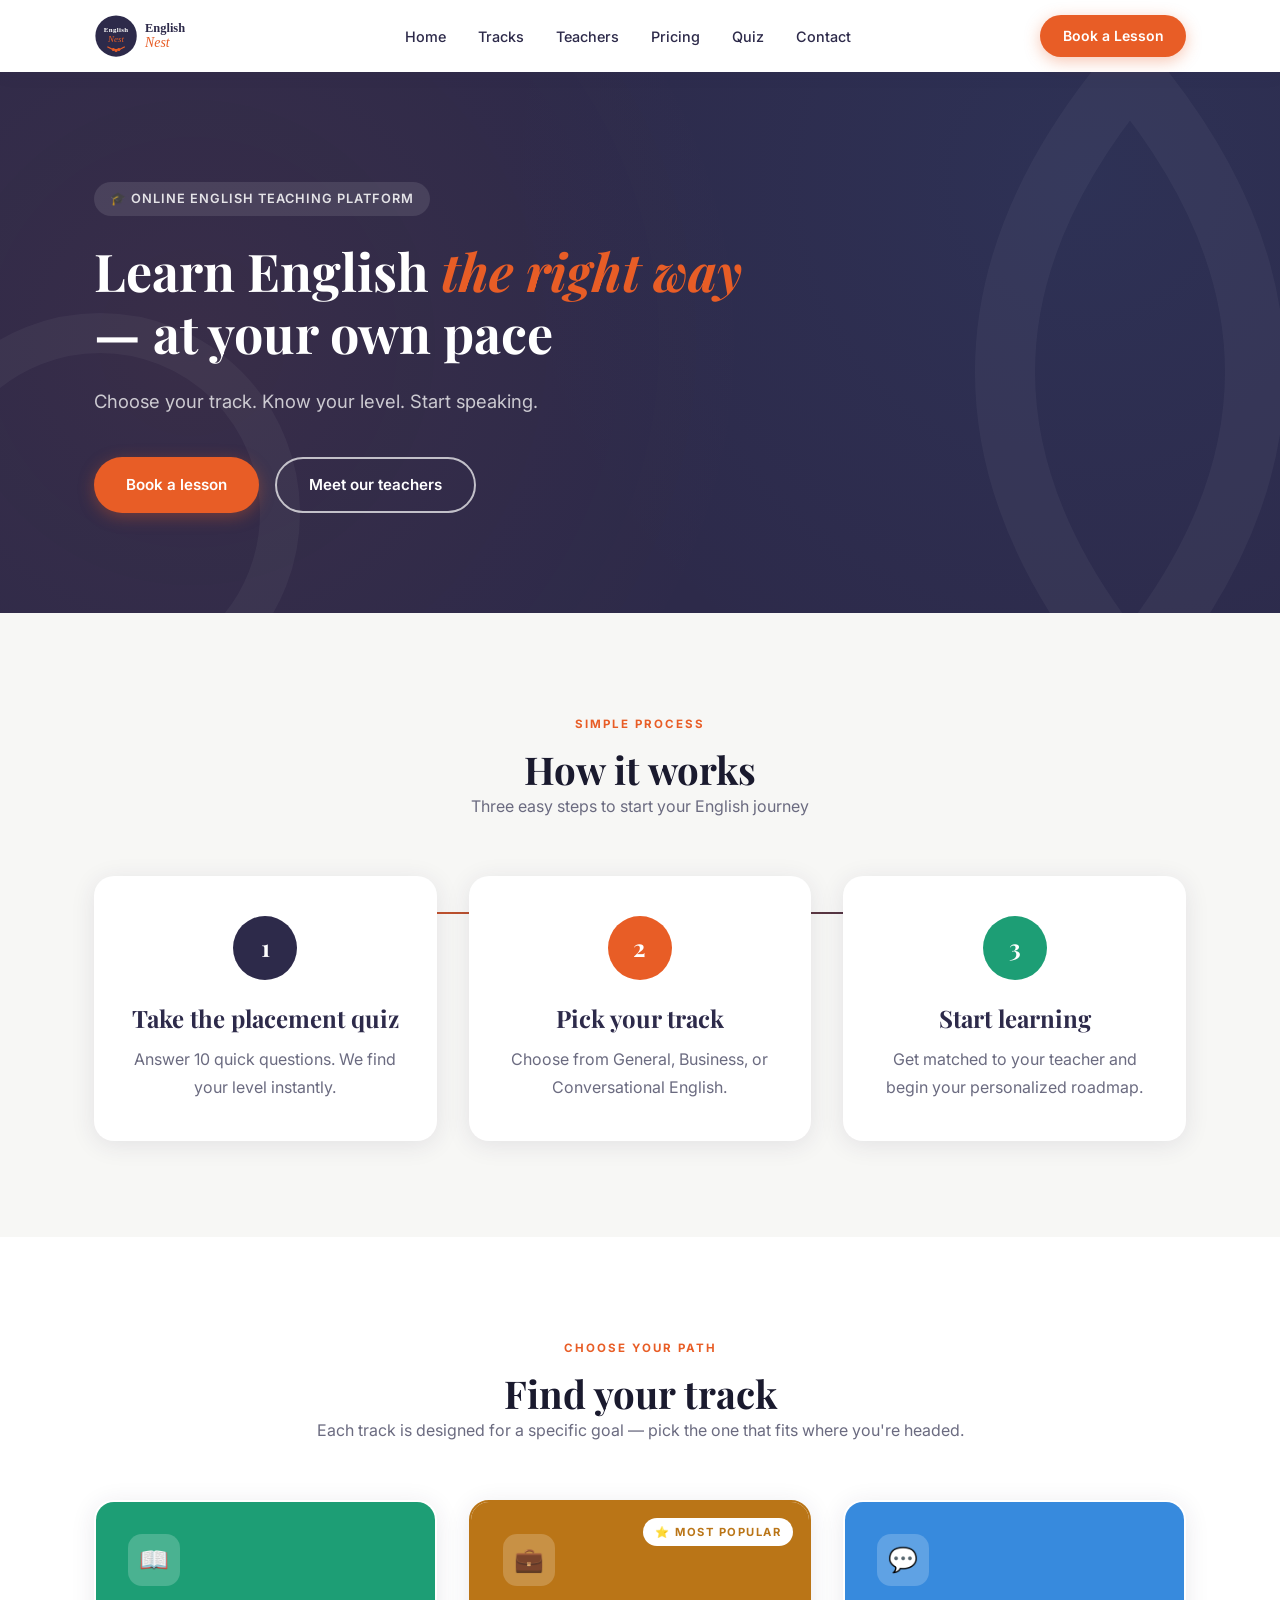
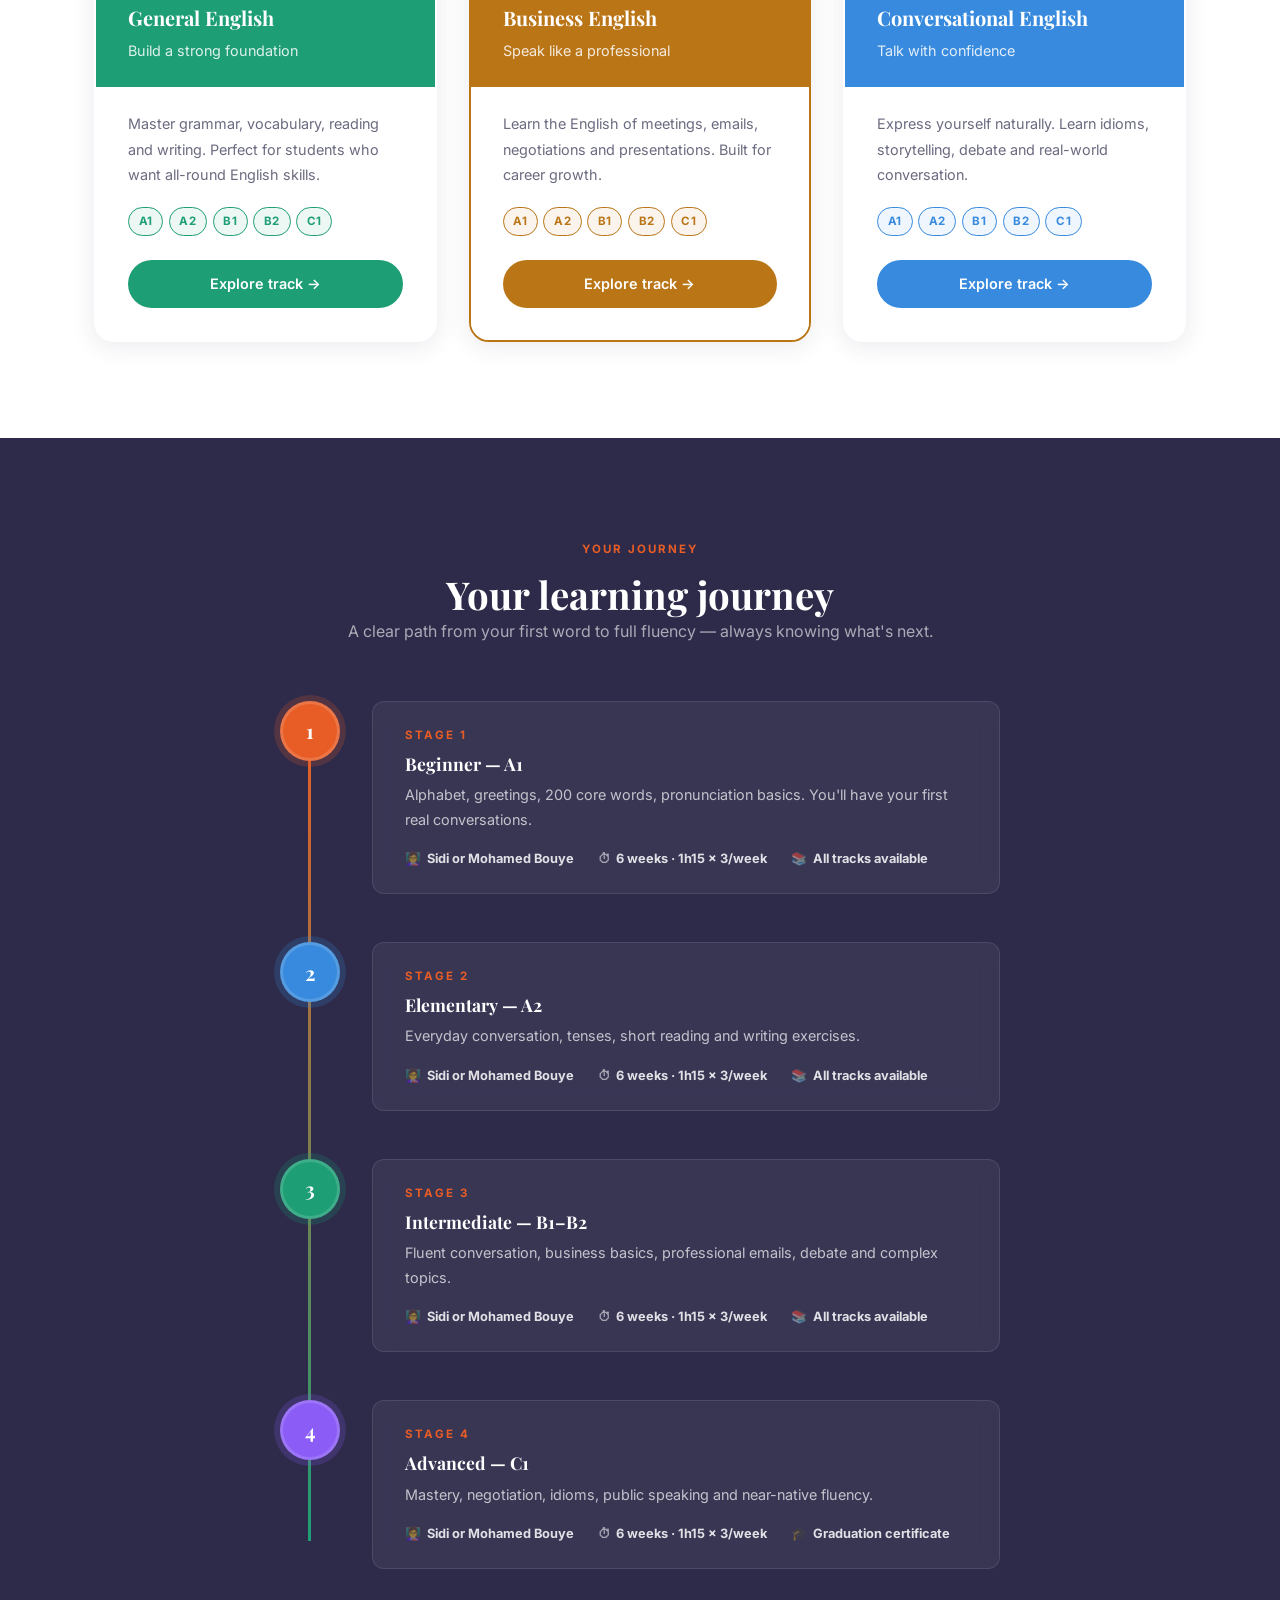
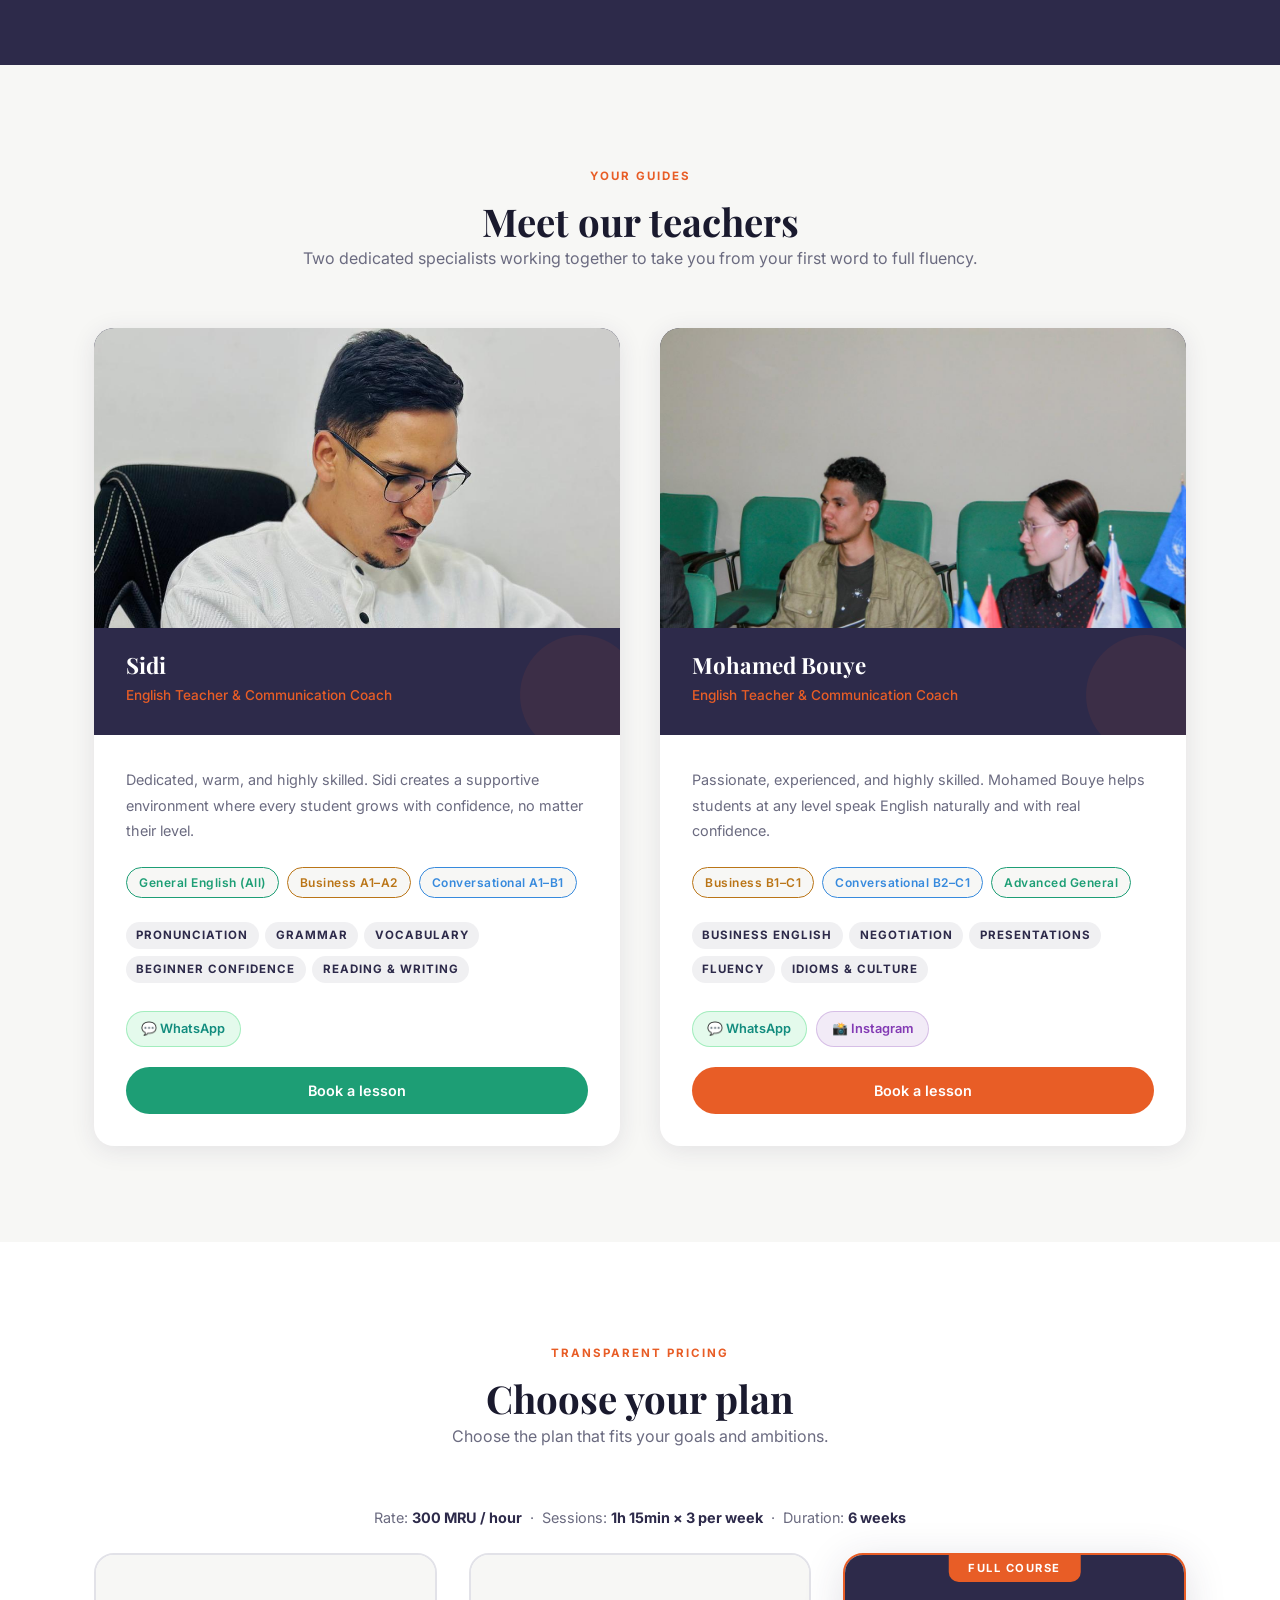
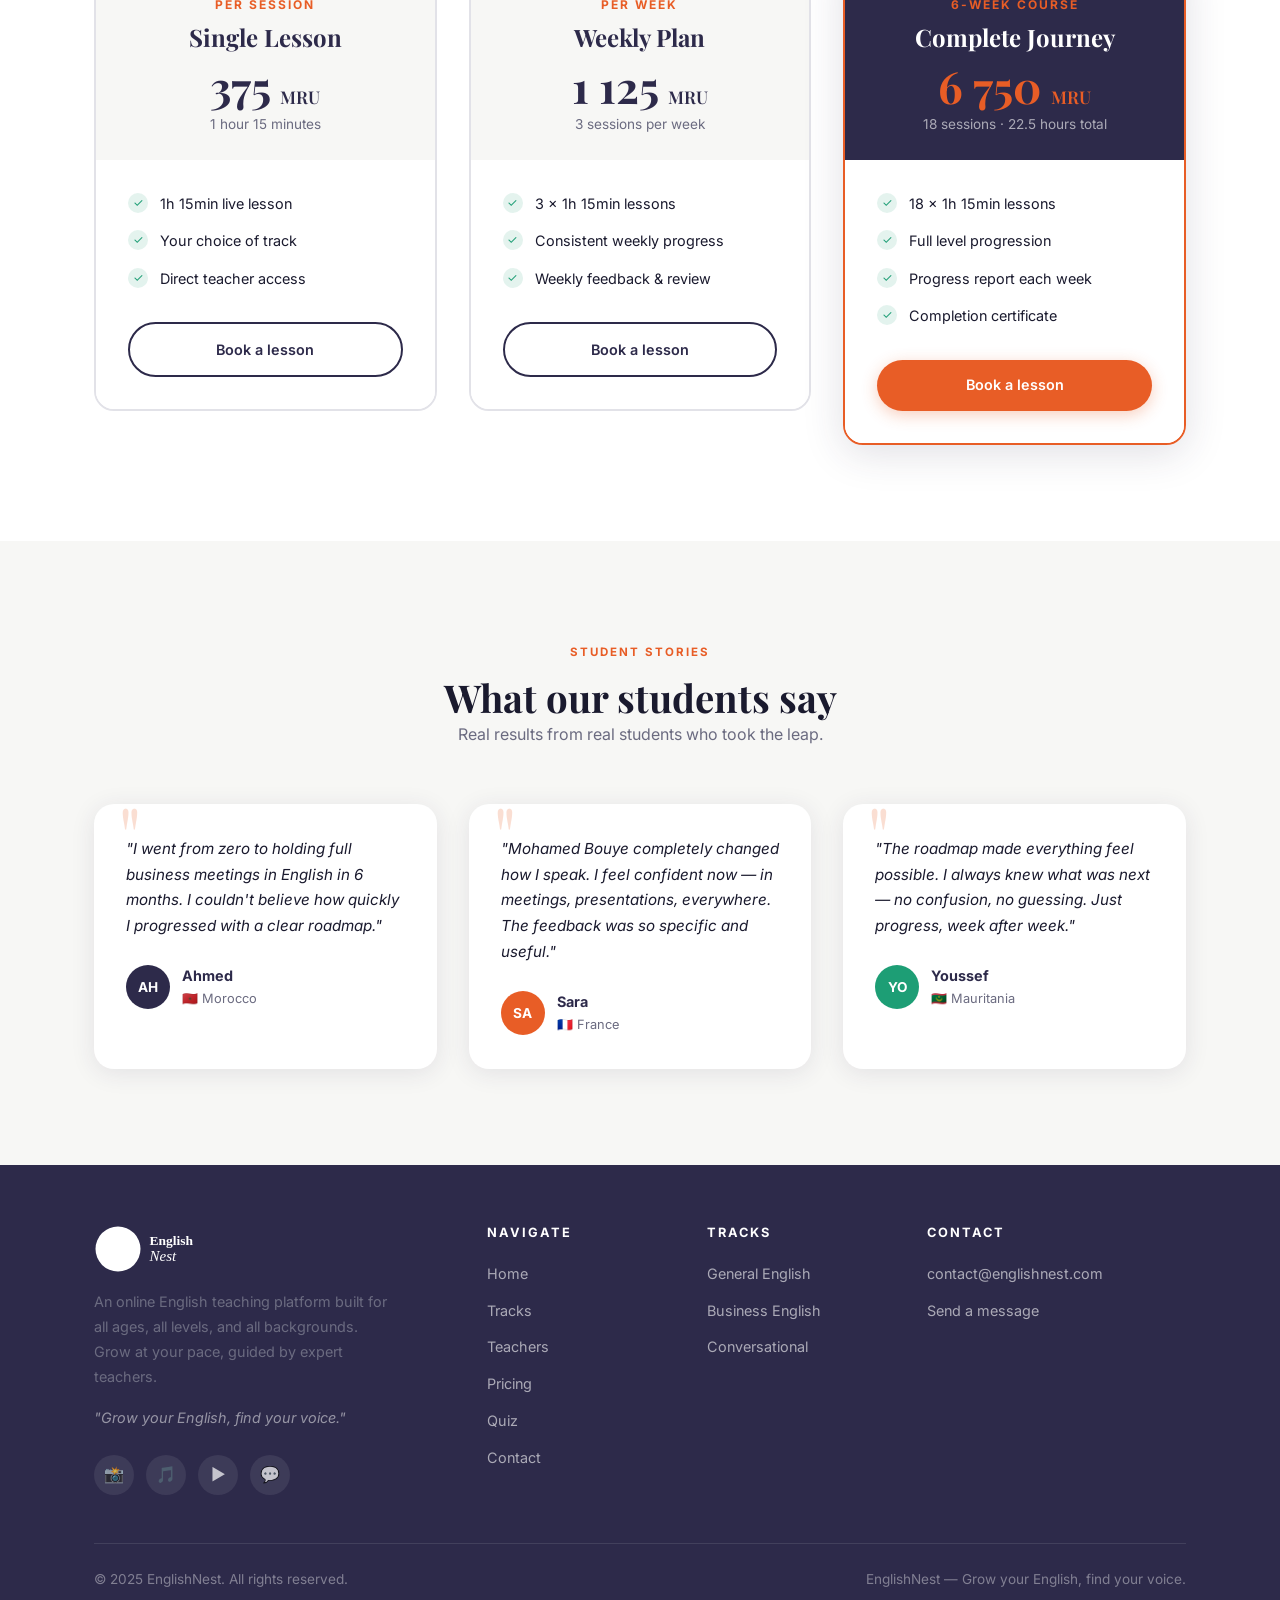
==== commit d95843c7: "Add teacher contacts, real MRU pricing, and social links - Teacher cards: WhatsApp and Instagram lin" ====
--- a/index.html
+++ b/index.html
@@ -258,6 +258,9 @@
               <span class="specialty-tag">Beginner Confidence</span>
               <span class="specialty-tag">Reading &amp; Writing</span>
             </div>
+            <div class="teacher-social">
+              <a href="https://wa.me/22227961492" class="teacher-social-link whatsapp" target="_blank" rel="noopener noreferrer">💬 WhatsApp</a>
+            </div>
             <a href="#" class="btn-teacher" data-page="contact">Book a lesson</a>
           </div>
         </div>
@@ -283,6 +286,10 @@
               <span class="specialty-tag">Fluency</span>
               <span class="specialty-tag">Idioms &amp; Culture</span>
             </div>
+            <div class="teacher-social">
+              <a href="https://wa.me/79934214526" class="teacher-social-link whatsapp" target="_blank" rel="noopener noreferrer">💬 WhatsApp</a>
+              <a href="https://www.instagram.com/0bouye0/" class="teacher-social-link instagram" target="_blank" rel="noopener noreferrer">📸 Instagram</a>
+            </div>
             <a href="#" class="btn-teacher" data-page="contact">Book a lesson</a>
           </div>
         </div>
@@ -298,41 +305,56 @@
         <h2>Choose your plan</h2>
         <p>Choose the plan that fits your goals and ambitions.</p>
       </div>
+      <div style="text-align:center;margin-bottom:1.5rem;color:var(--muted);font-size:0.9rem;">Rate: <strong style="color:var(--navy);">300 MRU / hour</strong> &nbsp;·&nbsp; Sessions: <strong style="color:var(--navy);">1h 15min × 3 per week</strong> &nbsp;·&nbsp; Duration: <strong style="color:var(--navy);">6 weeks</strong></div>
       <div class="pricing-cards">
         <div class="pricing-card">
           <div class="pricing-card-top">
-            <div class="pricing-plan-name">Single Track</div>
-            <h3>One Focus</h3>
-            <div class="price">$<span>--</span></div>
-            <div class="price-sub">per month</div>
+            <div class="pricing-plan-name">Per Session</div>
+            <h3>Single Lesson</h3>
+            <div class="price"><span>375</span> <span style="font-size:1.1rem;font-weight:600;">MRU</span></div>
+            <div class="price-sub">1 hour 15 minutes</div>
           </div>
           <div class="pricing-card-body">
             <ul class="pricing-features">
-              <li class="pricing-feature"><span class="check">✓</span>Unlimited lessons on 1 track</li>
-              <li class="pricing-feature"><span class="check">✓</span>Progress report after each stage</li>
-              <li class="pricing-feature"><span class="check">✓</span>Direct access to assigned teacher</li>
-              <li class="pricing-feature"><span class="check">✓</span>Stage certificate on completion</li>
+              <li class="pricing-feature"><span class="check">✓</span>1h 15min live lesson</li>
+              <li class="pricing-feature"><span class="check">✓</span>Your choice of track</li>
+              <li class="pricing-feature"><span class="check">✓</span>Direct teacher access</li>
             </ul>
-            <a href="#" class="btn-pricing btn-pricing-outline" data-page="contact">Get started</a>
-          </div>
-        </div>
-        <div class="pricing-card featured">
-          <div class="pricing-badge">Recommended</div>
+            <a href="#" class="btn-pricing btn-pricing-outline" data-page="contact">Book a lesson</a>
+          </div>
+        </div>
+        <div class="pricing-card">
           <div class="pricing-card-top">
-            <div class="pricing-plan-name" style="color:var(--orange);">Full Journey</div>
-            <h3>Complete Access</h3>
-            <div class="price">$<span>--</span></div>
-            <div class="price-sub">per month</div>
+            <div class="pricing-plan-name">Per Week</div>
+            <h3>Weekly Plan</h3>
+            <div class="price"><span>1 125</span> <span style="font-size:1.1rem;font-weight:600;">MRU</span></div>
+            <div class="price-sub">3 sessions per week</div>
           </div>
           <div class="pricing-card-body">
             <ul class="pricing-features">
-              <li class="pricing-feature"><span class="check">✓</span>All 3 tracks unlocked</li>
-              <li class="pricing-feature"><span class="check">✓</span>Both teachers available</li>
-              <li class="pricing-feature"><span class="check">✓</span>Priority scheduling</li>
-              <li class="pricing-feature"><span class="check">✓</span>Full roadmap access</li>
-              <li class="pricing-feature"><span class="check">✓</span>Final graduation certificate</li>
+              <li class="pricing-feature"><span class="check">✓</span>3 × 1h 15min lessons</li>
+              <li class="pricing-feature"><span class="check">✓</span>Consistent weekly progress</li>
+              <li class="pricing-feature"><span class="check">✓</span>Weekly feedback &amp; review</li>
             </ul>
-            <a href="#" class="btn-pricing btn-pricing-primary" data-page="contact">Get started</a>
+            <a href="#" class="btn-pricing btn-pricing-outline" data-page="contact">Book a lesson</a>
+          </div>
+        </div>
+        <div class="pricing-card featured">
+          <div class="pricing-badge">Full Course</div>
+          <div class="pricing-card-top">
+            <div class="pricing-plan-name" style="color:var(--orange);">6-Week Course</div>
+            <h3>Complete Journey</h3>
+            <div class="price"><span>6 750</span> <span style="font-size:1.1rem;font-weight:600;">MRU</span></div>
+            <div class="price-sub">18 sessions · 22.5 hours total</div>
+          </div>
+          <div class="pricing-card-body">
+            <ul class="pricing-features">
+              <li class="pricing-feature"><span class="check">✓</span>18 × 1h 15min lessons</li>
+              <li class="pricing-feature"><span class="check">✓</span>Full level progression</li>
+              <li class="pricing-feature"><span class="check">✓</span>Progress report each week</li>
+              <li class="pricing-feature"><span class="check">✓</span>Completion certificate</li>
+            </ul>
+            <a href="#" class="btn-pricing btn-pricing-primary" data-page="contact">Book a lesson</a>
           </div>
         </div>
       </div>
@@ -590,6 +612,9 @@
               <span class="specialty-tag">Beginner Confidence</span>
               <span class="specialty-tag">Reading &amp; Writing</span>
             </div>
+            <div class="teacher-social">
+              <a href="https://wa.me/22227961492" class="teacher-social-link whatsapp" target="_blank" rel="noopener noreferrer">💬 WhatsApp</a>
+            </div>
             <a href="#" class="btn-teacher" data-page="contact">Book a lesson</a>
           </div>
         </div>
@@ -616,6 +641,10 @@
               <span class="specialty-tag">Presentations</span>
               <span class="specialty-tag">Fluency</span>
               <span class="specialty-tag">Idioms &amp; Culture</span>
+            </div>
+            <div class="teacher-social">
+              <a href="https://wa.me/79934214526" class="teacher-social-link whatsapp" target="_blank" rel="noopener noreferrer">💬 WhatsApp</a>
+              <a href="https://www.instagram.com/0bouye0/" class="teacher-social-link instagram" target="_blank" rel="noopener noreferrer">📸 Instagram</a>
             </div>
             <a href="#" class="btn-teacher" data-page="contact">Book a lesson</a>
           </div>
@@ -726,75 +755,77 @@
         <p>No forms — just direct, human contact. Pick the channel that works best for you.</p>
       </div>
 
-      <div style="display:grid;grid-template-columns:repeat(3,1fr);gap:2rem;max-width:960px;margin:0 auto;" class="reach-grid">
-
-        <!-- WhatsApp -->
-        <a href="https://wa.me/1234567890" target="_blank" rel="noopener noreferrer"
-           style="display:flex;flex-direction:column;align-items:center;text-align:center;background:#25D366;border-radius:var(--radius-lg);padding:2.5rem 2rem;color:white;text-decoration:none;transition:var(--transition);gap:1rem;"
-           onmouseover="this.style.transform='translateY(-6px)';this.style.boxShadow='0 12px 40px rgba(37,211,102,0.35)'"
-           onmouseout="this.style.transform='';this.style.boxShadow=''">
-          <div style="font-size:2.75rem;">💬</div>
-          <div>
-            <h3 style="color:white;font-size:1.25rem;margin-bottom:0.4rem;">WhatsApp</h3>
-            <p style="color:rgba(255,255,255,0.85);font-size:0.9rem;margin:0;">Chat with us directly — fastest response</p>
-          </div>
-          <span style="background:rgba(255,255,255,0.2);padding:0.5rem 1.25rem;border-radius:50px;font-size:0.85rem;font-weight:600;">Message us →</span>
-        </a>
-
-        <!-- Email -->
-        <a href="mailto:contact@englishnest.com"
-           style="display:flex;flex-direction:column;align-items:center;text-align:center;background:var(--navy);border-radius:var(--radius-lg);padding:2.5rem 2rem;color:white;text-decoration:none;transition:var(--transition);gap:1rem;"
-           onmouseover="this.style.transform='translateY(-6px)';this.style.boxShadow='var(--shadow-lg)'"
-           onmouseout="this.style.transform='';this.style.boxShadow=''">
-          <div style="font-size:2.75rem;">📧</div>
-          <div>
-            <h3 style="color:white;font-size:1.25rem;margin-bottom:0.4rem;">Email</h3>
-            <p style="color:rgba(255,255,255,0.7);font-size:0.9rem;margin:0;">contact@englishnest.com</p>
-          </div>
-          <span style="background:var(--orange);padding:0.5rem 1.25rem;border-radius:50px;font-size:0.85rem;font-weight:600;">Send an email →</span>
-        </a>
-
-        <!-- Instagram -->
-        <a href="#" target="_blank" rel="noopener noreferrer"
-           style="display:flex;flex-direction:column;align-items:center;text-align:center;background:linear-gradient(135deg,#833ab4,#fd1d1d,#fcb045);border-radius:var(--radius-lg);padding:2.5rem 2rem;color:white;text-decoration:none;transition:var(--transition);gap:1rem;"
-           onmouseover="this.style.transform='translateY(-6px)';this.style.boxShadow='0 12px 40px rgba(131,58,180,0.35)'"
-           onmouseout="this.style.transform='';this.style.boxShadow=''">
-          <div style="font-size:2.75rem;">📸</div>
-          <div>
-            <h3 style="color:white;font-size:1.25rem;margin-bottom:0.4rem;">Instagram</h3>
-            <p style="color:rgba(255,255,255,0.85);font-size:0.9rem;margin:0;">Follow us for tips &amp; updates</p>
-          </div>
-          <span style="background:rgba(255,255,255,0.2);padding:0.5rem 1.25rem;border-radius:50px;font-size:0.85rem;font-weight:600;">Follow us →</span>
-        </a>
-
-      </div>
-
-      <!-- Extra channels row -->
-      <div style="display:grid;grid-template-columns:repeat(2,1fr);gap:2rem;max-width:640px;margin:2rem auto 0;" class="reach-grid-2">
-
-        <!-- TikTok -->
-        <a href="#" target="_blank" rel="noopener noreferrer"
-           style="display:flex;align-items:center;gap:1.25rem;background:var(--gray-bg);border-radius:var(--radius-lg);padding:1.5rem 2rem;color:var(--navy);text-decoration:none;border:2px solid var(--border);transition:var(--transition);"
-           onmouseover="this.style.borderColor='var(--navy)';this.style.transform='translateY(-3px)'"
-           onmouseout="this.style.borderColor='var(--border)';this.style.transform=''">
-          <span style="font-size:2rem;">🎵</span>
-          <div>
-            <div style="font-weight:700;font-size:0.95rem;">TikTok</div>
-            <div style="font-size:0.8rem;color:var(--muted);">Short English lessons &amp; tips</div>
-          </div>
-        </a>
-
-        <!-- YouTube -->
-        <a href="#" target="_blank" rel="noopener noreferrer"
-           style="display:flex;align-items:center;gap:1.25rem;background:var(--gray-bg);border-radius:var(--radius-lg);padding:1.5rem 2rem;color:var(--navy);text-decoration:none;border:2px solid var(--border);transition:var(--transition);"
-           onmouseover="this.style.borderColor='#FF0000';this.style.transform='translateY(-3px)'"
-           onmouseout="this.style.borderColor='var(--border)';this.style.transform=''">
-          <span style="font-size:2rem;">▶️</span>
-          <div>
-            <div style="font-weight:700;font-size:0.95rem;">YouTube</div>
-            <div style="font-size:0.8rem;color:var(--muted);">Full lessons &amp; learning content</div>
-          </div>
-        </a>
+      <div style="display:grid;grid-template-columns:repeat(2,1fr);gap:2rem;max-width:860px;margin:0 auto;" class="reach-grid">
+
+        <!-- Sidi -->
+        <div style="background:var(--white);border-radius:var(--radius-lg);overflow:hidden;box-shadow:var(--shadow-lg);border:2px solid var(--border);">
+          <div style="background:var(--navy);padding:1.75rem 2rem;">
+            <h3 style="color:white;margin-bottom:0.25rem;">Sidi</h3>
+            <p style="color:rgba(255,255,255,0.6);font-size:0.85rem;margin:0;">English Teacher &amp; Communication Coach</p>
+          </div>
+          <div style="padding:1.75rem 2rem;display:flex;flex-direction:column;gap:1rem;">
+            <a href="https://wa.me/22227961492" target="_blank" rel="noopener noreferrer"
+               style="display:flex;align-items:center;gap:1rem;padding:1rem 1.25rem;background:rgba(37,211,102,0.08);border:1.5px solid rgba(37,211,102,0.3);border-radius:var(--radius);text-decoration:none;transition:var(--transition);"
+               onmouseover="this.style.background='#25D366';this.style.borderColor='#25D366';this.querySelector('span').style.color='white';this.querySelector('strong').style.color='white';this.querySelector('small').style.color='rgba(255,255,255,0.8)'"
+               onmouseout="this.style.background='rgba(37,211,102,0.08)';this.style.borderColor='rgba(37,211,102,0.3)';this.querySelector('span').style.color='';this.querySelector('strong').style.color='';this.querySelector('small').style.color=''">
+              <span style="font-size:1.5rem;transition:var(--transition);">💬</span>
+              <div>
+                <strong style="display:block;font-size:0.9rem;color:var(--navy);transition:var(--transition);">WhatsApp</strong>
+                <small style="color:var(--muted);transition:var(--transition);">+222 27 96 14 92</small>
+              </div>
+            </a>
+            <a href="mailto:Sidiheiba70@gmail.com"
+               style="display:flex;align-items:center;gap:1rem;padding:1rem 1.25rem;background:rgba(45,42,74,0.05);border:1.5px solid var(--border);border-radius:var(--radius);text-decoration:none;transition:var(--transition);"
+               onmouseover="this.style.background='var(--navy)';this.style.borderColor='var(--navy)';this.querySelector('span').style.color='white';this.querySelector('strong').style.color='white';this.querySelector('small').style.color='rgba(255,255,255,0.8)'"
+               onmouseout="this.style.background='rgba(45,42,74,0.05)';this.style.borderColor='var(--border)';this.querySelector('span').style.color='';this.querySelector('strong').style.color='';this.querySelector('small').style.color=''">
+              <span style="font-size:1.5rem;transition:var(--transition);">📧</span>
+              <div>
+                <strong style="display:block;font-size:0.9rem;color:var(--navy);transition:var(--transition);">Email</strong>
+                <small style="color:var(--muted);transition:var(--transition);">Sidiheiba70@gmail.com</small>
+              </div>
+            </a>
+          </div>
+        </div>
+
+        <!-- Mohamed Bouye -->
+        <div style="background:var(--white);border-radius:var(--radius-lg);overflow:hidden;box-shadow:var(--shadow-lg);border:2px solid var(--border);">
+          <div style="background:var(--navy);padding:1.75rem 2rem;">
+            <h3 style="color:white;margin-bottom:0.25rem;">Mohamed Bouye</h3>
+            <p style="color:rgba(255,255,255,0.6);font-size:0.85rem;margin:0;">English Teacher &amp; Communication Coach</p>
+          </div>
+          <div style="padding:1.75rem 2rem;display:flex;flex-direction:column;gap:1rem;">
+            <a href="https://wa.me/79934214526" target="_blank" rel="noopener noreferrer"
+               style="display:flex;align-items:center;gap:1rem;padding:1rem 1.25rem;background:rgba(37,211,102,0.08);border:1.5px solid rgba(37,211,102,0.3);border-radius:var(--radius);text-decoration:none;transition:var(--transition);"
+               onmouseover="this.style.background='#25D366';this.style.borderColor='#25D366';this.querySelector('span').style.color='white';this.querySelector('strong').style.color='white';this.querySelector('small').style.color='rgba(255,255,255,0.8)'"
+               onmouseout="this.style.background='rgba(37,211,102,0.08)';this.style.borderColor='rgba(37,211,102,0.3)';this.querySelector('span').style.color='';this.querySelector('strong').style.color='';this.querySelector('small').style.color=''">
+              <span style="font-size:1.5rem;transition:var(--transition);">💬</span>
+              <div>
+                <strong style="display:block;font-size:0.9rem;color:var(--navy);transition:var(--transition);">WhatsApp</strong>
+                <small style="color:var(--muted);transition:var(--transition);">+7 993 421 45 26</small>
+              </div>
+            </a>
+            <a href="mailto:cheikh.bouye@mail.ru"
+               style="display:flex;align-items:center;gap:1rem;padding:1rem 1.25rem;background:rgba(45,42,74,0.05);border:1.5px solid var(--border);border-radius:var(--radius);text-decoration:none;transition:var(--transition);"
+               onmouseover="this.style.background='var(--navy)';this.style.borderColor='var(--navy)';this.querySelector('span').style.color='white';this.querySelector('strong').style.color='white';this.querySelector('small').style.color='rgba(255,255,255,0.8)'"
+               onmouseout="this.style.background='rgba(45,42,74,0.05)';this.style.borderColor='var(--border)';this.querySelector('span').style.color='';this.querySelector('strong').style.color='';this.querySelector('small').style.color=''">
+              <span style="font-size:1.5rem;transition:var(--transition);">📧</span>
+              <div>
+                <strong style="display:block;font-size:0.9rem;color:var(--navy);transition:var(--transition);">Email</strong>
+                <small style="color:var(--muted);transition:var(--transition);">cheikh.bouye@mail.ru</small>
+              </div>
+            </a>
+            <a href="https://www.instagram.com/0bouye0/" target="_blank" rel="noopener noreferrer"
+               style="display:flex;align-items:center;gap:1rem;padding:1rem 1.25rem;background:rgba(131,58,180,0.07);border:1.5px solid rgba(131,58,180,0.25);border-radius:var(--radius);text-decoration:none;transition:var(--transition);"
+               onmouseover="this.style.background='linear-gradient(135deg,#833ab4,#fd1d1d,#fcb045)';this.style.borderColor='transparent';this.querySelector('span').style.color='white';this.querySelector('strong').style.color='white';this.querySelector('small').style.color='rgba(255,255,255,0.8)'"
+               onmouseout="this.style.background='rgba(131,58,180,0.07)';this.style.borderColor='rgba(131,58,180,0.25)';this.querySelector('span').style.color='';this.querySelector('strong').style.color='';this.querySelector('small').style.color=''">
+              <span style="font-size:1.5rem;transition:var(--transition);">📸</span>
+              <div>
+                <strong style="display:block;font-size:0.9rem;color:var(--navy);transition:var(--transition);">Instagram</strong>
+                <small style="color:var(--muted);transition:var(--transition);">@0bouye0</small>
+              </div>
+            </a>
+          </div>
+        </div>
 
       </div>
     </div>
--- a/css/style.css
+++ b/css/style.css
@@ -637,6 +637,44 @@
 }
 .btn-teacher:hover { filter: brightness(1.08); transform: translateY(-2px); }
 
+.teacher-social {
+  display: flex;
+  gap: 0.6rem;
+  margin-bottom: 1.25rem;
+  flex-wrap: wrap;
+}
+.teacher-social-link {
+  display: inline-flex;
+  align-items: center;
+  gap: 0.35rem;
+  padding: 0.4rem 0.9rem;
+  border-radius: 50px;
+  font-size: 0.8rem;
+  font-weight: 600;
+  text-decoration: none;
+  transition: var(--transition);
+}
+.teacher-social-link.whatsapp {
+  background: rgba(37,211,102,0.12);
+  color: #128C7E;
+  border: 1.5px solid rgba(37,211,102,0.35);
+}
+.teacher-social-link.whatsapp:hover {
+  background: #25D366;
+  color: white;
+  border-color: #25D366;
+}
+.teacher-social-link.instagram {
+  background: rgba(131,58,180,0.1);
+  color: #833ab4;
+  border: 1.5px solid rgba(131,58,180,0.25);
+}
+.teacher-social-link.instagram:hover {
+  background: linear-gradient(135deg,#833ab4,#fd1d1d,#fcb045);
+  color: white;
+  border-color: transparent;
+}
+
 /* ============================================================
    PRICING
    ============================================================ */
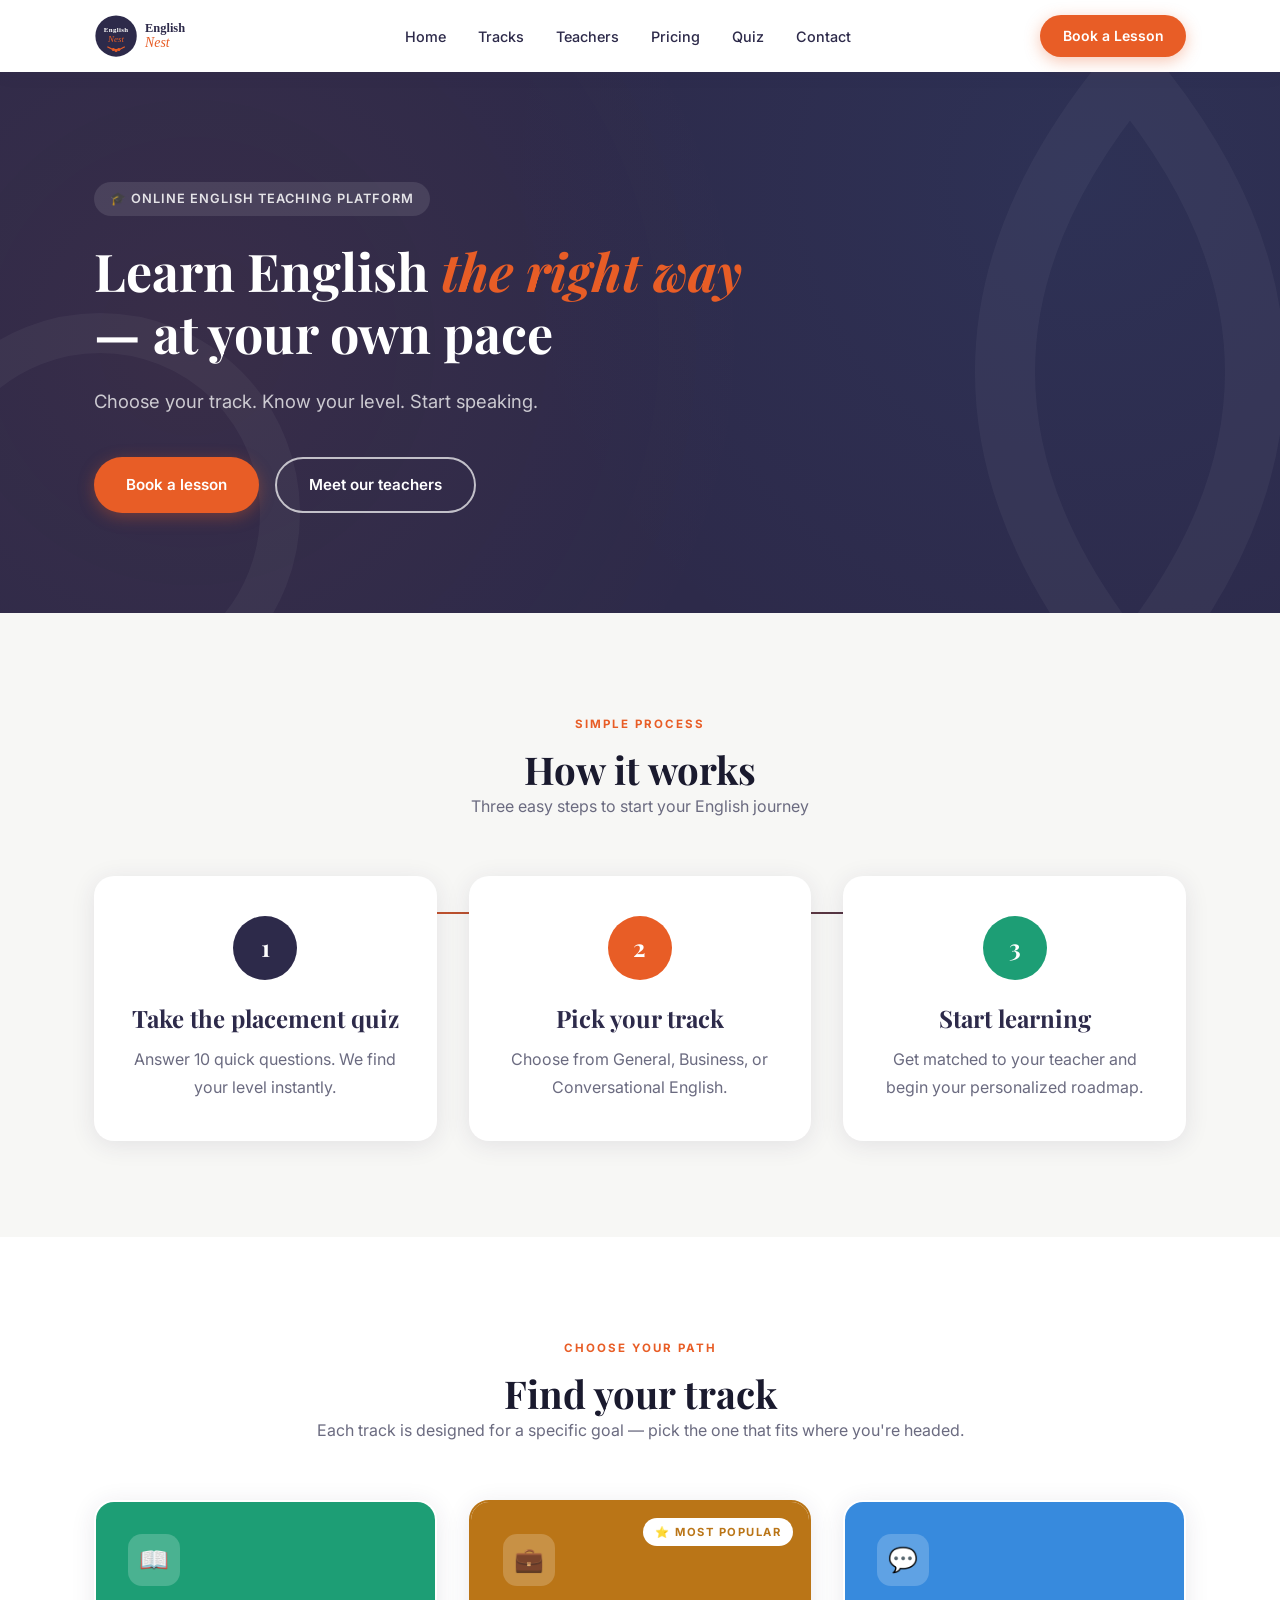
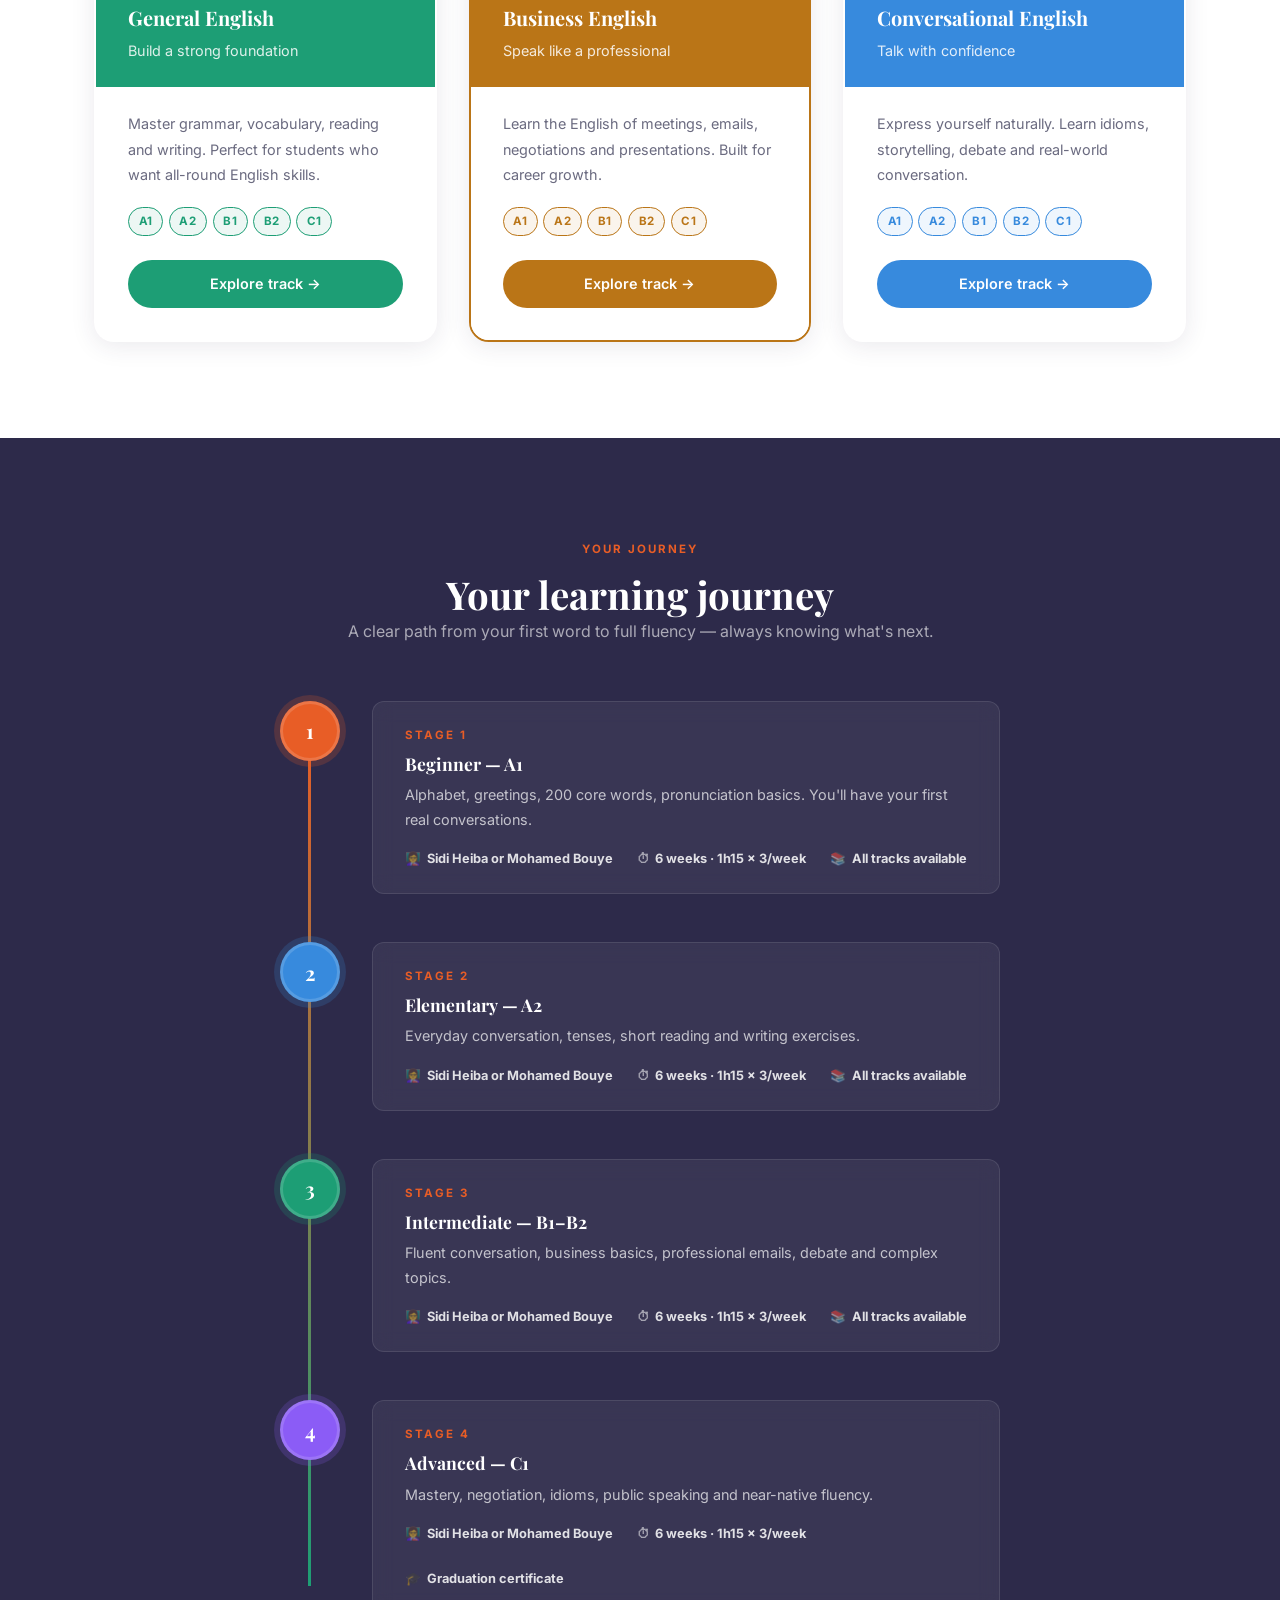
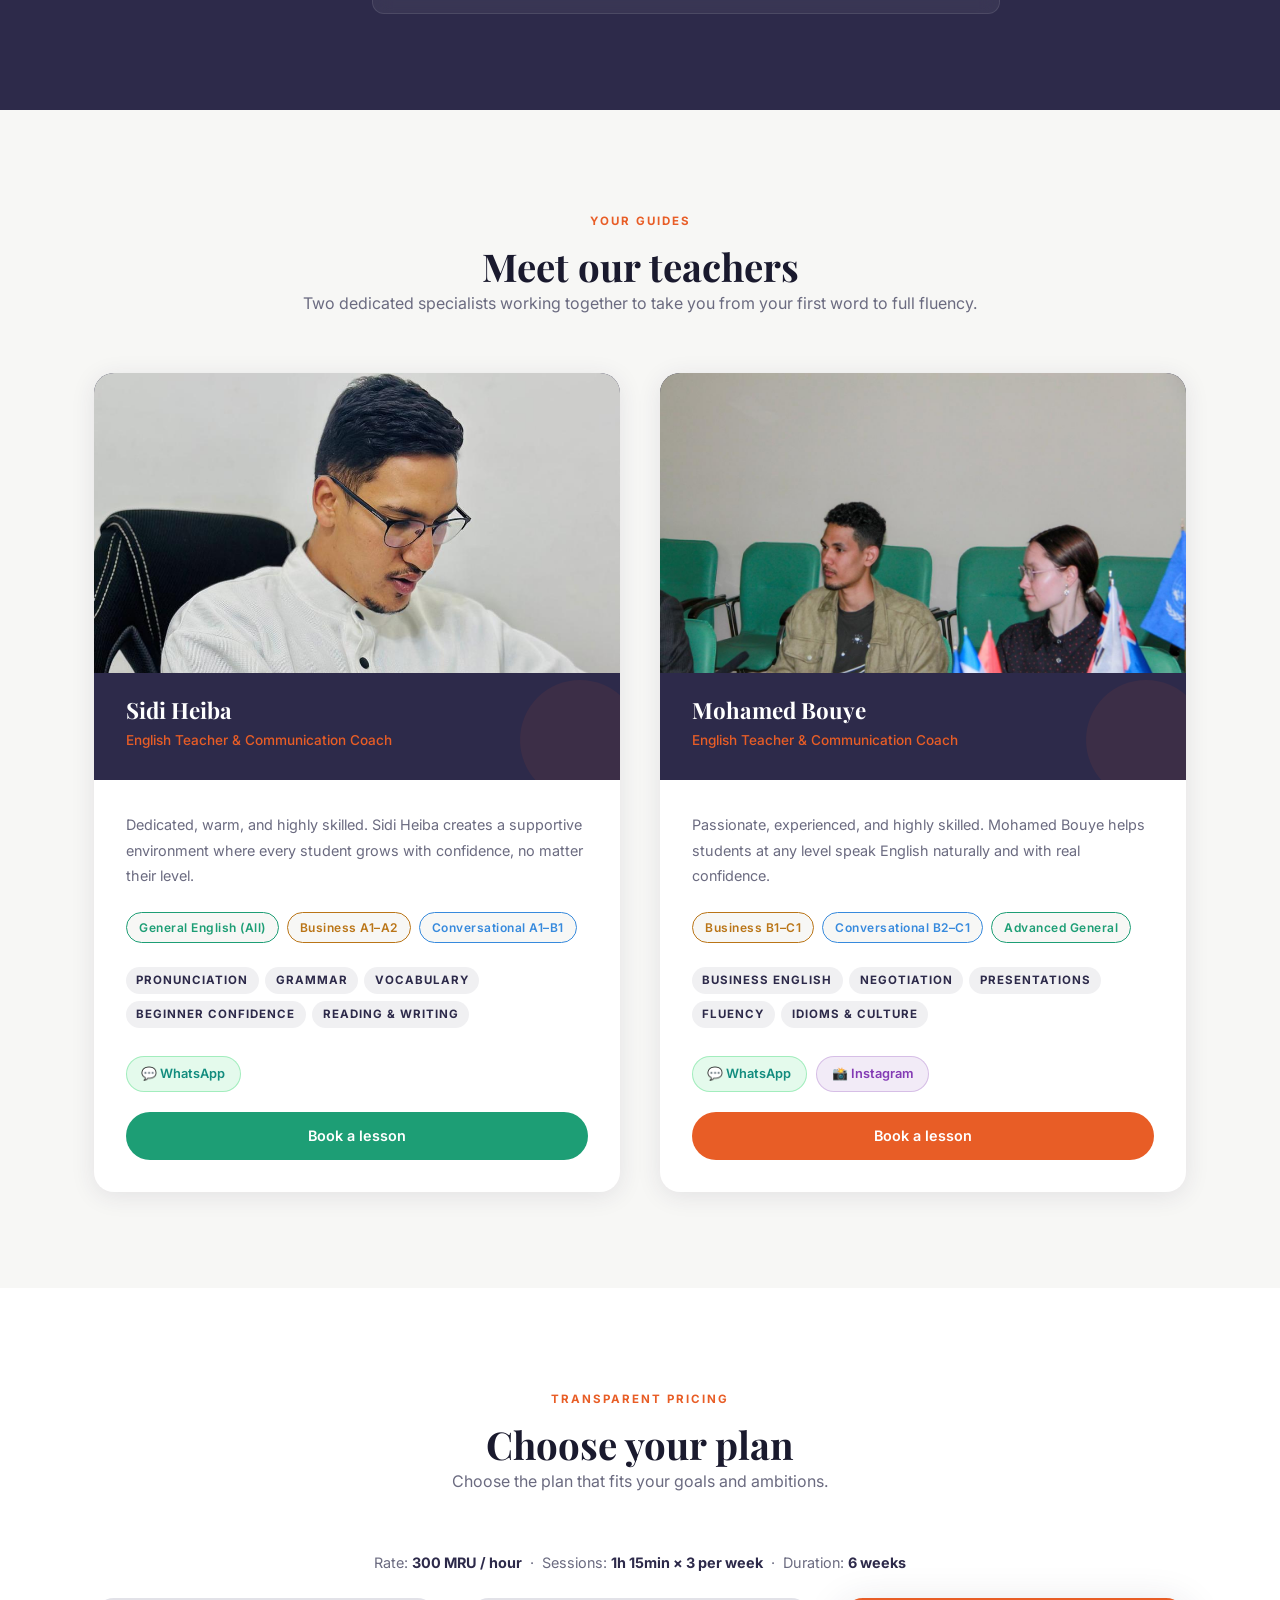
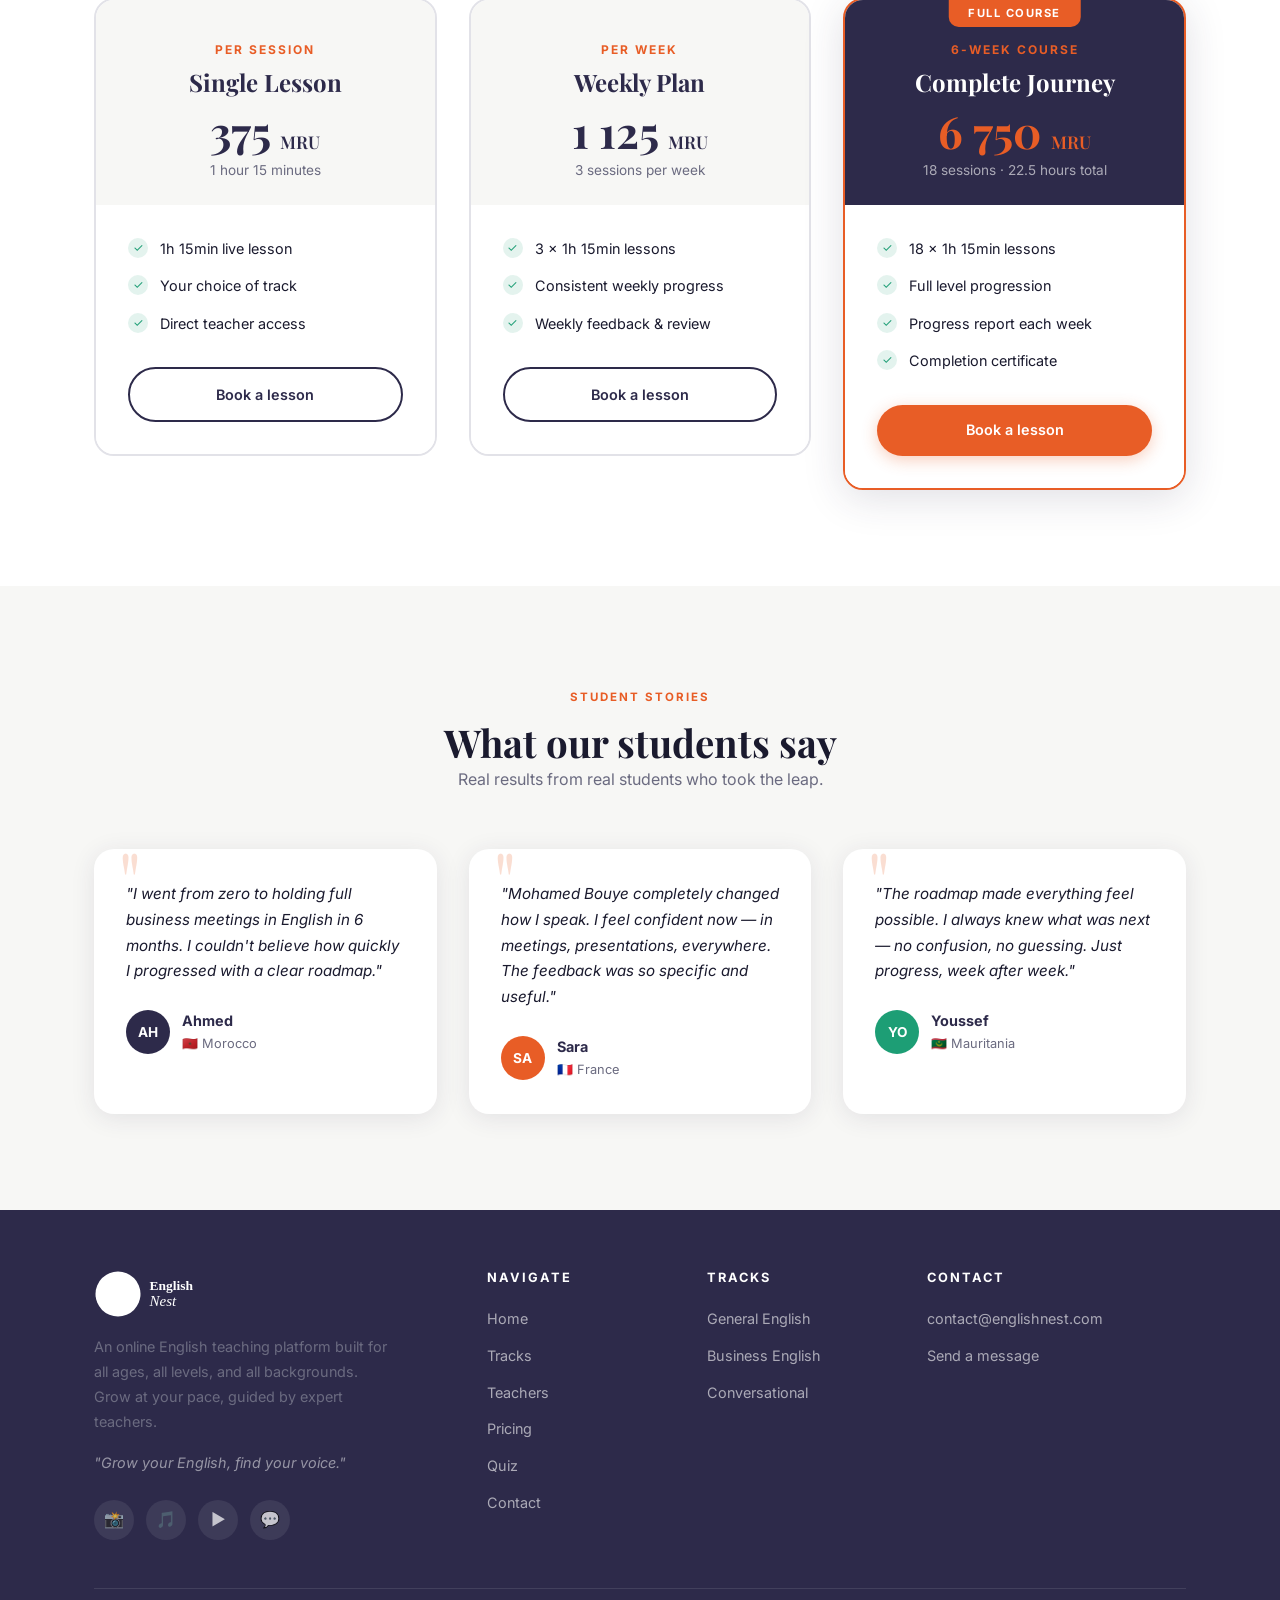
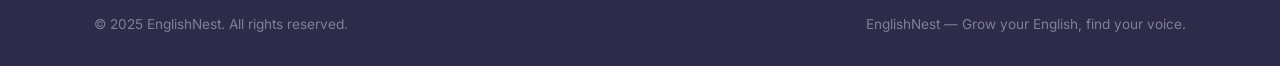
==== commit 78ba9b21: "Rename Sidi to Sidi Heiba throughout Co-Authored-By: Claude Sonnet 4.6 <noreply@anthropic.com>" ====
--- a/index.html
+++ b/index.html
@@ -178,7 +178,7 @@
             <h3>Beginner — A1</h3>
             <p>Alphabet, greetings, 200 core words, pronunciation basics. You'll have your first real conversations.</p>
             <div class="roadmap-meta">
-              <span>👩‍🏫 <strong>Sidi or Mohamed Bouye</strong></span>
+              <span>👩‍🏫 <strong>Sidi Heiba or Mohamed Bouye</strong></span>
               <span>⏱ <strong>6 weeks · 1h15 × 3/week</strong></span>
               <span>📚 <strong>All tracks available</strong></span>
             </div>
@@ -191,7 +191,7 @@
             <h3>Elementary — A2</h3>
             <p>Everyday conversation, tenses, short reading and writing exercises.</p>
             <div class="roadmap-meta">
-              <span>👩‍🏫 <strong>Sidi or Mohamed Bouye</strong></span>
+              <span>👩‍🏫 <strong>Sidi Heiba or Mohamed Bouye</strong></span>
               <span>⏱ <strong>6 weeks · 1h15 × 3/week</strong></span>
               <span>📚 <strong>All tracks available</strong></span>
             </div>
@@ -204,7 +204,7 @@
             <h3>Intermediate — B1–B2</h3>
             <p>Fluent conversation, business basics, professional emails, debate and complex topics.</p>
             <div class="roadmap-meta">
-              <span>👩‍🏫 <strong>Sidi or Mohamed Bouye</strong></span>
+              <span>👩‍🏫 <strong>Sidi Heiba or Mohamed Bouye</strong></span>
               <span>⏱ <strong>6 weeks · 1h15 × 3/week</strong></span>
               <span>📚 <strong>All tracks available</strong></span>
             </div>
@@ -217,7 +217,7 @@
             <h3>Advanced — C1</h3>
             <p>Mastery, negotiation, idioms, public speaking and near-native fluency.</p>
             <div class="roadmap-meta">
-              <span>👩‍🏫 <strong>Sidi or Mohamed Bouye</strong></span>
+              <span>👩‍🏫 <strong>Sidi Heiba or Mohamed Bouye</strong></span>
               <span>⏱ <strong>6 weeks · 1h15 × 3/week</strong></span>
               <span>🎓 <strong>Graduation certificate</strong></span>
             </div>
@@ -238,14 +238,14 @@
       <div class="teacher-cards">
         <div class="teacher-card">
           <div class="teacher-card-top">
-            <img class="teacher-card-photo" src="assets/sidi.jpeg" alt="Sidi" />
+            <img class="teacher-card-photo" src="assets/sidi.jpeg" alt="Sidi Heiba" />
             <div class="teacher-card-info">
-              <h3>Sidi</h3>
+              <h3>Sidi Heiba</h3>
               <p class="teacher-role">English Teacher &amp; Communication Coach</p>
             </div>
           </div>
           <div class="teacher-card-body">
-            <p>Dedicated, warm, and highly skilled. Sidi creates a supportive environment where every student grows with confidence, no matter their level.</p>
+            <p>Dedicated, warm, and highly skilled. Sidi Heiba creates a supportive environment where every student grows with confidence, no matter their level.</p>
             <div class="teacher-tracks">
               <span class="teacher-track-tag" style="border-color:var(--teal);color:var(--teal);">General English (All)</span>
               <span class="teacher-track-tag" style="border-color:var(--amber);color:var(--amber);">Business A1–A2</span>
@@ -444,31 +444,31 @@
           <div class="level-card-top"><span class="level-name-badge teal">A1 — Starter</span><span class="level-weeks">⏱ 6 weeks · 1h15 × 3/week</span></div>
           <h4>The Beginning</h4>
           <ul class="level-items"><li>Alphabet, numbers, colors and basic shapes</li><li>Greetings and simple introductions</li><li>200 most common English words</li><li>Basic pronunciation and phonics</li><li>Reading and writing single sentences</li></ul>
-          <span class="level-teacher">👩‍🏫 Sidi or Mohamed Bouye</span>
+          <span class="level-teacher">👩‍🏫 Sidi Heiba or Mohamed Bouye</span>
         </div>
         <div class="level-card teal">
           <div class="level-card-top"><span class="level-name-badge teal">A2 — Elementary</span><span class="level-weeks">⏱ 6 weeks · 1h15 × 3/week</span></div>
           <h4>Everyday English</h4>
           <ul class="level-items"><li>Simple sentences with present, past, future tenses</li><li>Everyday topics: family, food, work, hobbies</li><li>500 active vocabulary words</li><li>Short reading passages and writing tasks</li><li>Asking and answering basic questions</li></ul>
-          <span class="level-teacher">👩‍🏫 Sidi or Mohamed Bouye</span>
+          <span class="level-teacher">👩‍🏫 Sidi Heiba or Mohamed Bouye</span>
         </div>
         <div class="level-card teal">
           <div class="level-card-top"><span class="level-name-badge teal">B1 — Pre-Intermediate</span><span class="level-weeks">⏱ 6 weeks · 1h15 × 3/week</span></div>
           <h4>Growing Confidence</h4>
           <ul class="level-items"><li>Describing experiences and expressing opinions</li><li>Understanding news articles and short stories</li><li>1,000 active vocabulary words</li><li>Paragraph writing and structured emails</li><li>Complex sentence structures</li></ul>
-          <span class="level-teacher">👩‍🏫 Sidi or Mohamed Bouye</span>
+          <span class="level-teacher">👩‍🏫 Sidi Heiba or Mohamed Bouye</span>
         </div>
         <div class="level-card teal">
           <div class="level-card-top"><span class="level-name-badge teal">B2 — Intermediate</span><span class="level-weeks">⏱ 6 weeks · 1h15 × 3/week</span></div>
           <h4>Real Fluency Starts Here</h4>
           <ul class="level-items"><li>Complex reading with abstract topics</li><li>Formal and informal writing styles</li><li>1,800 active vocabulary words</li><li>Discussions and debates on complex themes</li><li>Advanced grammar structures</li></ul>
-          <span class="level-teacher">👩‍🏫 Sidi or Mohamed Bouye</span>
+          <span class="level-teacher">👩‍🏫 Sidi Heiba or Mohamed Bouye</span>
         </div>
         <div class="level-card teal">
           <div class="level-card-top"><span class="level-name-badge teal">C1 — Advanced</span><span class="level-weeks">⏱ 6 weeks · 1h15 × 3/week</span></div>
           <h4>Near-Native Expression</h4>
           <ul class="level-items"><li>Nuanced writing — essays, reports, summaries</li><li>Understanding native speakers at full speed</li><li>Complex grammar mastery</li><li>2,500 active vocabulary words</li><li>Critical analysis and argumentation</li></ul>
-          <span class="level-teacher">👩‍🏫 Sidi or Mohamed Bouye</span>
+          <span class="level-teacher">👩‍🏫 Sidi Heiba or Mohamed Bouye</span>
         </div>
       </div>
       <div style="text-align:center;margin-top:3rem;"><a href="#" class="btn btn-primary" data-page="contact">Start this track</a></div>
@@ -491,31 +491,31 @@
           <div class="level-card-top"><span class="level-name-badge amber">A1 — Workplace Basics</span><span class="level-weeks">⏱ 6 weeks · 1h15 × 3/week</span></div>
           <h4>First Steps in the Office</h4>
           <ul class="level-items"><li>Introductions in a professional work context</li><li>Email greetings and sign-offs</li><li>Numbers, dates and meeting times</li><li>Job titles and company departments</li><li>Basic workplace vocabulary</li></ul>
-          <span class="level-teacher">👩‍🏫 Sidi or Mohamed Bouye</span>
+          <span class="level-teacher">👩‍🏫 Sidi Heiba or Mohamed Bouye</span>
         </div>
         <div class="level-card amber">
           <div class="level-card-top"><span class="level-name-badge amber">A2 — Office English</span><span class="level-weeks">⏱ 6 weeks · 1h15 × 3/week</span></div>
           <h4>Day-to-Day at Work</h4>
           <ul class="level-items"><li>Booking and scheduling meetings</li><li>Writing simple, professional emails</li><li>Describing your job and responsibilities</li><li>Polite requests and formal greetings</li><li>Basic office small talk</li></ul>
-          <span class="level-teacher">👩‍🏫 Sidi or Mohamed Bouye</span>
+          <span class="level-teacher">👩‍🏫 Sidi Heiba or Mohamed Bouye</span>
         </div>
         <div class="level-card amber">
           <div class="level-card-top"><span class="level-name-badge amber">B1 — Professional</span><span class="level-weeks">⏱ 6 weeks · 1h15 × 3/week</span></div>
           <h4>Professional Communication</h4>
           <ul class="level-items"><li>Writing formal emails with correct tone</li><li>Participating actively in team meetings</li><li>Presenting data and simple reports</li><li>800 core business vocabulary words</li><li>Telephone calls and video meetings</li></ul>
-          <span class="level-teacher">👩‍🏫 Sidi or Mohamed Bouye</span>
+          <span class="level-teacher">👩‍🏫 Sidi Heiba or Mohamed Bouye</span>
         </div>
         <div class="level-card amber">
           <div class="level-card-top"><span class="level-name-badge amber">B2 — Business Fluent</span><span class="level-weeks">⏱ 6 weeks · 1h15 × 3/week</span></div>
           <h4>Confident in Any Meeting</h4>
           <ul class="level-items"><li>Writing reports, proposals and memos</li><li>Leading discussions and chairing meetings</li><li>Negotiation basics and persuasion</li><li>Handling professional phone calls confidently</li><li>Cross-cultural communication awareness</li></ul>
-          <span class="level-teacher">👩‍🏫 Sidi or Mohamed Bouye</span>
+          <span class="level-teacher">👩‍🏫 Sidi Heiba or Mohamed Bouye</span>
         </div>
         <div class="level-card amber">
           <div class="level-card-top"><span class="level-name-badge amber">C1 — Corporate</span><span class="level-weeks">⏱ 6 weeks · 1h15 × 3/week</span></div>
           <h4>Leading with English</h4>
           <ul class="level-items"><li>Advanced negotiation techniques</li><li>Persuasive writing — pitches and strategies</li><li>Complex presentations with Q&amp;A</li><li>Managing teams in English</li><li>Industry-specific language mastery</li></ul>
-          <span class="level-teacher">👩‍🏫 Sidi or Mohamed Bouye</span>
+          <span class="level-teacher">👩‍🏫 Sidi Heiba or Mohamed Bouye</span>
         </div>
       </div>
       <div style="text-align:center;margin-top:3rem;"><a href="#" class="btn btn-primary" style="background:var(--amber);" data-page="contact">Start this track</a></div>
@@ -538,31 +538,31 @@
           <div class="level-card-top"><span class="level-name-badge blue">A1 — Ice Breaker</span><span class="level-weeks">⏱ 6 weeks · 1h15 × 3/week</span></div>
           <h4>Breaking the Ice</h4>
           <ul class="level-items"><li>Greetings and everyday phrases</li><li>Asking for help and directions</li><li>Basic small talk in social settings</li><li>Simple yes/no and open questions</li><li>Building listening confidence</li></ul>
-          <span class="level-teacher">👩‍🏫 Sidi or Mohamed Bouye</span>
+          <span class="level-teacher">👩‍🏫 Sidi Heiba or Mohamed Bouye</span>
         </div>
         <div class="level-card blue">
           <div class="level-card-top"><span class="level-name-badge blue">A2 — Getting Comfortable</span><span class="level-weeks">⏱ 6 weeks · 1h15 × 3/week</span></div>
           <h4>Finding Your Voice</h4>
           <ul class="level-items"><li>Talking about yourself and your life</li><li>Describing daily routines and habits</li><li>Expressing preferences and opinions</li><li>Telling simple stories about your day</li><li>Social phrases for different situations</li></ul>
-          <span class="level-teacher">👩‍🏫 Sidi or Mohamed Bouye</span>
+          <span class="level-teacher">👩‍🏫 Sidi Heiba or Mohamed Bouye</span>
         </div>
         <div class="level-card blue">
           <div class="level-card-top"><span class="level-name-badge blue">B1 — Speaking Up</span><span class="level-weeks">⏱ 6 weeks · 1h15 × 3/week</span></div>
           <h4>Making Your Point</h4>
           <ul class="level-items"><li>Sharing and defending opinions clearly</li><li>Agreeing and disagreeing politely</li><li>Telling engaging stories with detail</li><li>Casual conversation on familiar topics</li><li>Building vocabulary for everyday speech</li></ul>
-          <span class="level-teacher">👩‍🏫 Sidi or Mohamed Bouye</span>
+          <span class="level-teacher">👩‍🏫 Sidi Heiba or Mohamed Bouye</span>
         </div>
         <div class="level-card blue">
           <div class="level-card-top"><span class="level-name-badge blue">B2 — Connecting</span><span class="level-weeks">⏱ 6 weeks · 1h15 × 3/week</span></div>
           <h4>Real Conversations</h4>
           <ul class="level-items"><li>Structured debates on abstract topics</li><li>Expressing complex ideas with nuance</li><li>Understanding humor, irony and sarcasm</li><li>Cultural references in natural conversation</li><li>Spontaneous responses and quick thinking</li></ul>
-          <span class="level-teacher">👩‍🏫 Sidi or Mohamed Bouye</span>
+          <span class="level-teacher">👩‍🏫 Sidi Heiba or Mohamed Bouye</span>
         </div>
         <div class="level-card blue">
           <div class="level-card-top"><span class="level-name-badge blue">C1 — Natural Speaker</span><span class="level-weeks">⏱ 6 weeks · 1h15 × 3/week</span></div>
           <h4>Speaking Like a Native</h4>
           <ul class="level-items"><li>Idiomatic speech woven naturally into talk</li><li>Cultural references and pop culture fluency</li><li>Spontaneous conversation on any topic</li><li>Adapting tone: formal, casual, humorous</li><li>Advanced listening comprehension skills</li></ul>
-          <span class="level-teacher">👩‍🏫 Sidi or Mohamed Bouye</span>
+          <span class="level-teacher">👩‍🏫 Sidi Heiba or Mohamed Bouye</span>
         </div>
       </div>
       <div style="text-align:center;margin-top:3rem;"><a href="#" class="btn btn-primary" style="background:var(--blue);" data-page="contact">Start this track</a></div>
@@ -589,17 +589,17 @@
     <div class="container">
       <div class="teacher-cards">
 
-        <!-- Sidi -->
+        <!-- Sidi Heiba -->
         <div class="teacher-card" id="teacher-a">
           <div class="teacher-card-top">
-            <img class="teacher-card-photo" src="assets/sidi.jpeg" alt="Sidi" />
+            <img class="teacher-card-photo" src="assets/sidi.jpeg" alt="Sidi Heiba" />
             <div class="teacher-card-info">
-              <h3>Sidi</h3>
+              <h3>Sidi Heiba</h3>
               <p class="teacher-role">English Teacher &amp; Communication Coach</p>
             </div>
           </div>
           <div class="teacher-card-body">
-            <p>Dedicated, warm, and highly skilled. Sidi creates a supportive learning environment where every student — at any level — grows with confidence. His lessons are clear, engaging, and always built around your goals.</p>
+            <p>Dedicated, warm, and highly skilled. Sidi Heiba creates a supportive learning environment where every student — at any level — grows with confidence. His lessons are clear, engaging, and always built around your goals.</p>
             <div class="teacher-tracks" style="margin-bottom:1.25rem;">
               <span class="teacher-track-tag" style="border-color:var(--teal);color:var(--teal);">General English</span>
               <span class="teacher-track-tag" style="border-color:var(--amber);color:var(--amber);">Business English</span>
@@ -757,10 +757,10 @@
 
       <div style="display:grid;grid-template-columns:repeat(2,1fr);gap:2rem;max-width:860px;margin:0 auto;" class="reach-grid">
 
-        <!-- Sidi -->
+        <!-- Sidi Heiba -->
         <div style="background:var(--white);border-radius:var(--radius-lg);overflow:hidden;box-shadow:var(--shadow-lg);border:2px solid var(--border);">
           <div style="background:var(--navy);padding:1.75rem 2rem;">
-            <h3 style="color:white;margin-bottom:0.25rem;">Sidi</h3>
+            <h3 style="color:white;margin-bottom:0.25rem;">Sidi Heiba</h3>
             <p style="color:rgba(255,255,255,0.6);font-size:0.85rem;margin:0;">English Teacher &amp; Communication Coach</p>
           </div>
           <div style="padding:1.75rem 2rem;display:flex;flex-direction:column;gap:1rem;">
@@ -864,7 +864,7 @@
       <div style="display:grid;grid-template-columns:repeat(2,1fr);gap:1.5rem;max-width:900px;margin:0 auto;" class="faq-grid">
         <div style="background:var(--white);border-radius:var(--radius);padding:1.75rem;box-shadow:var(--shadow);">
           <h4 style="color:var(--navy);margin-bottom:0.75rem;">How long is the first lesson?</h4>
-          <p style="font-size:0.9rem;">Your first lesson with Sidi or Mohamed Bouye is 30 minutes — a real lesson to get you started on the right track.</p>
+          <p style="font-size:0.9rem;">Your first lesson with Sidi Heiba or Mohamed Bouye is 30 minutes — a real lesson to get you started on the right track.</p>
         </div>
         <div style="background:var(--white);border-radius:var(--radius);padding:1.75rem;box-shadow:var(--shadow);">
           <h4 style="color:var(--navy);margin-bottom:0.75rem;">Do I need to take the quiz first?</h4>
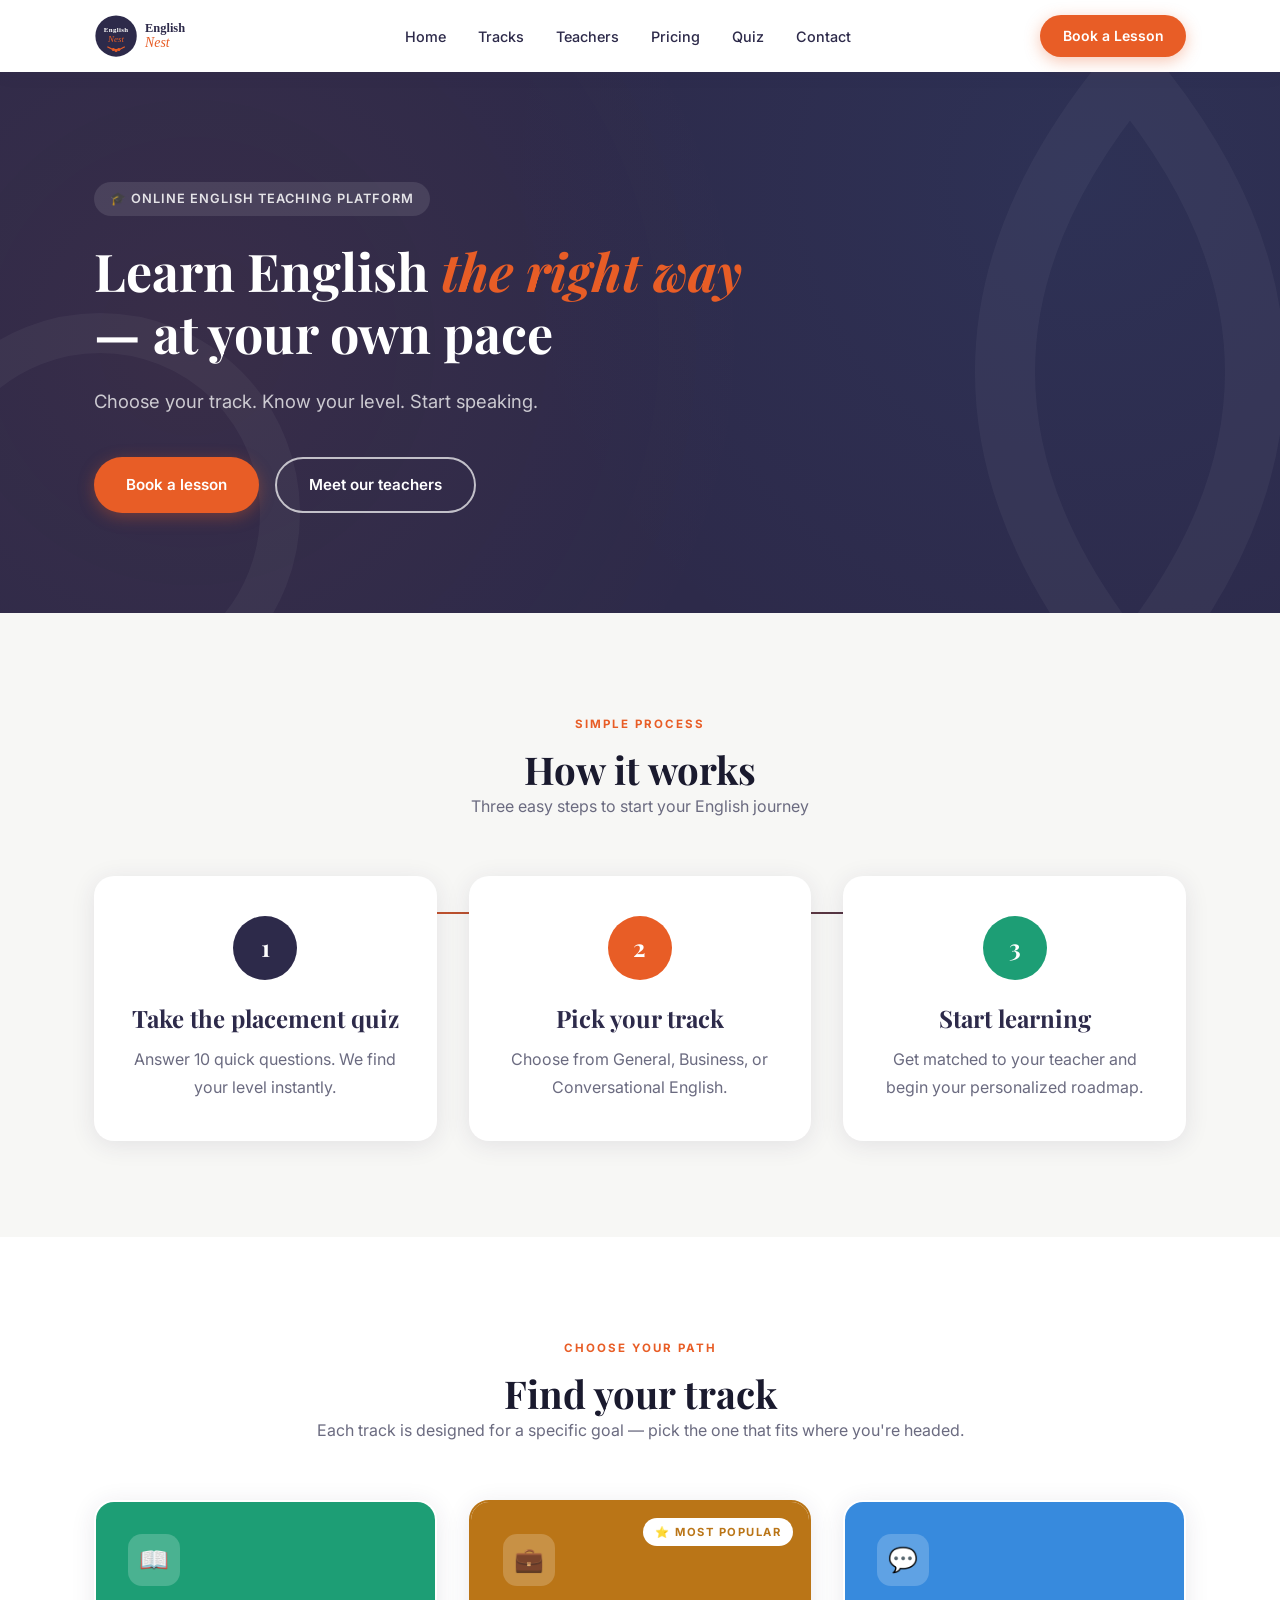
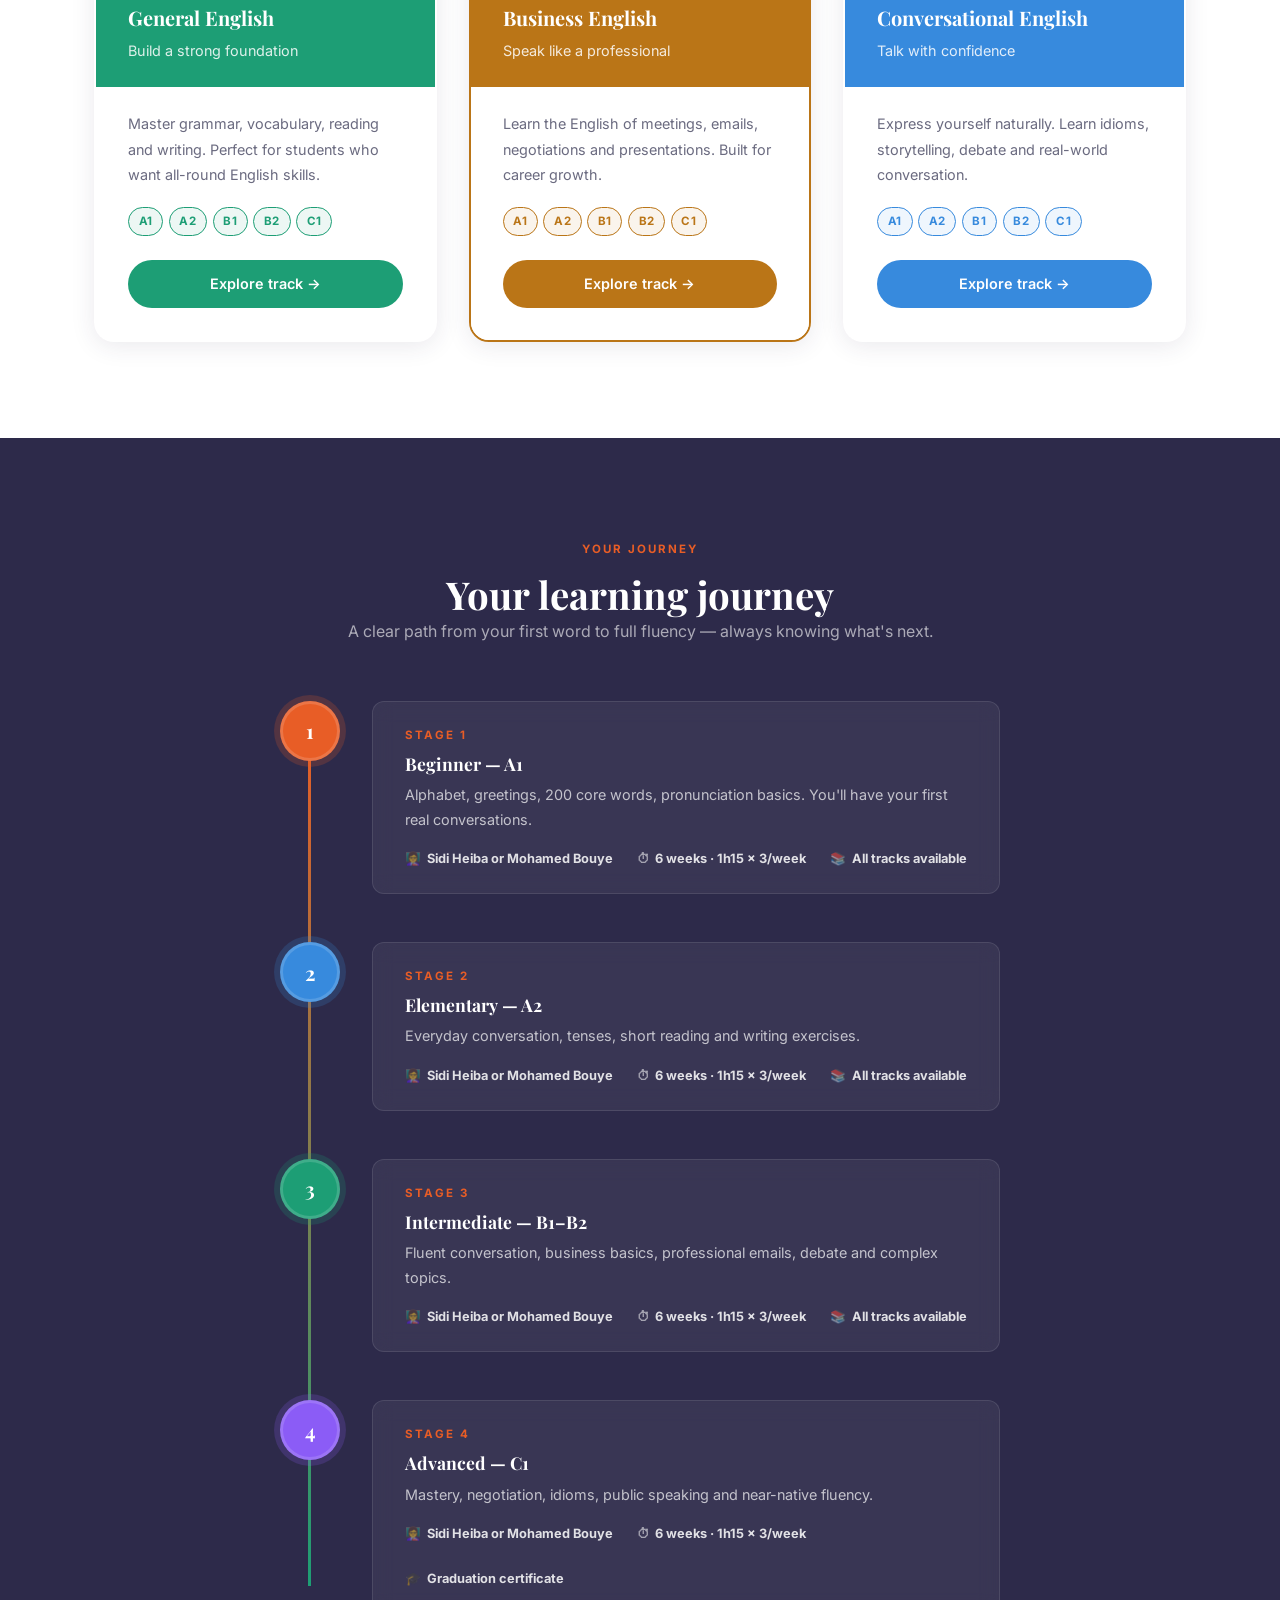
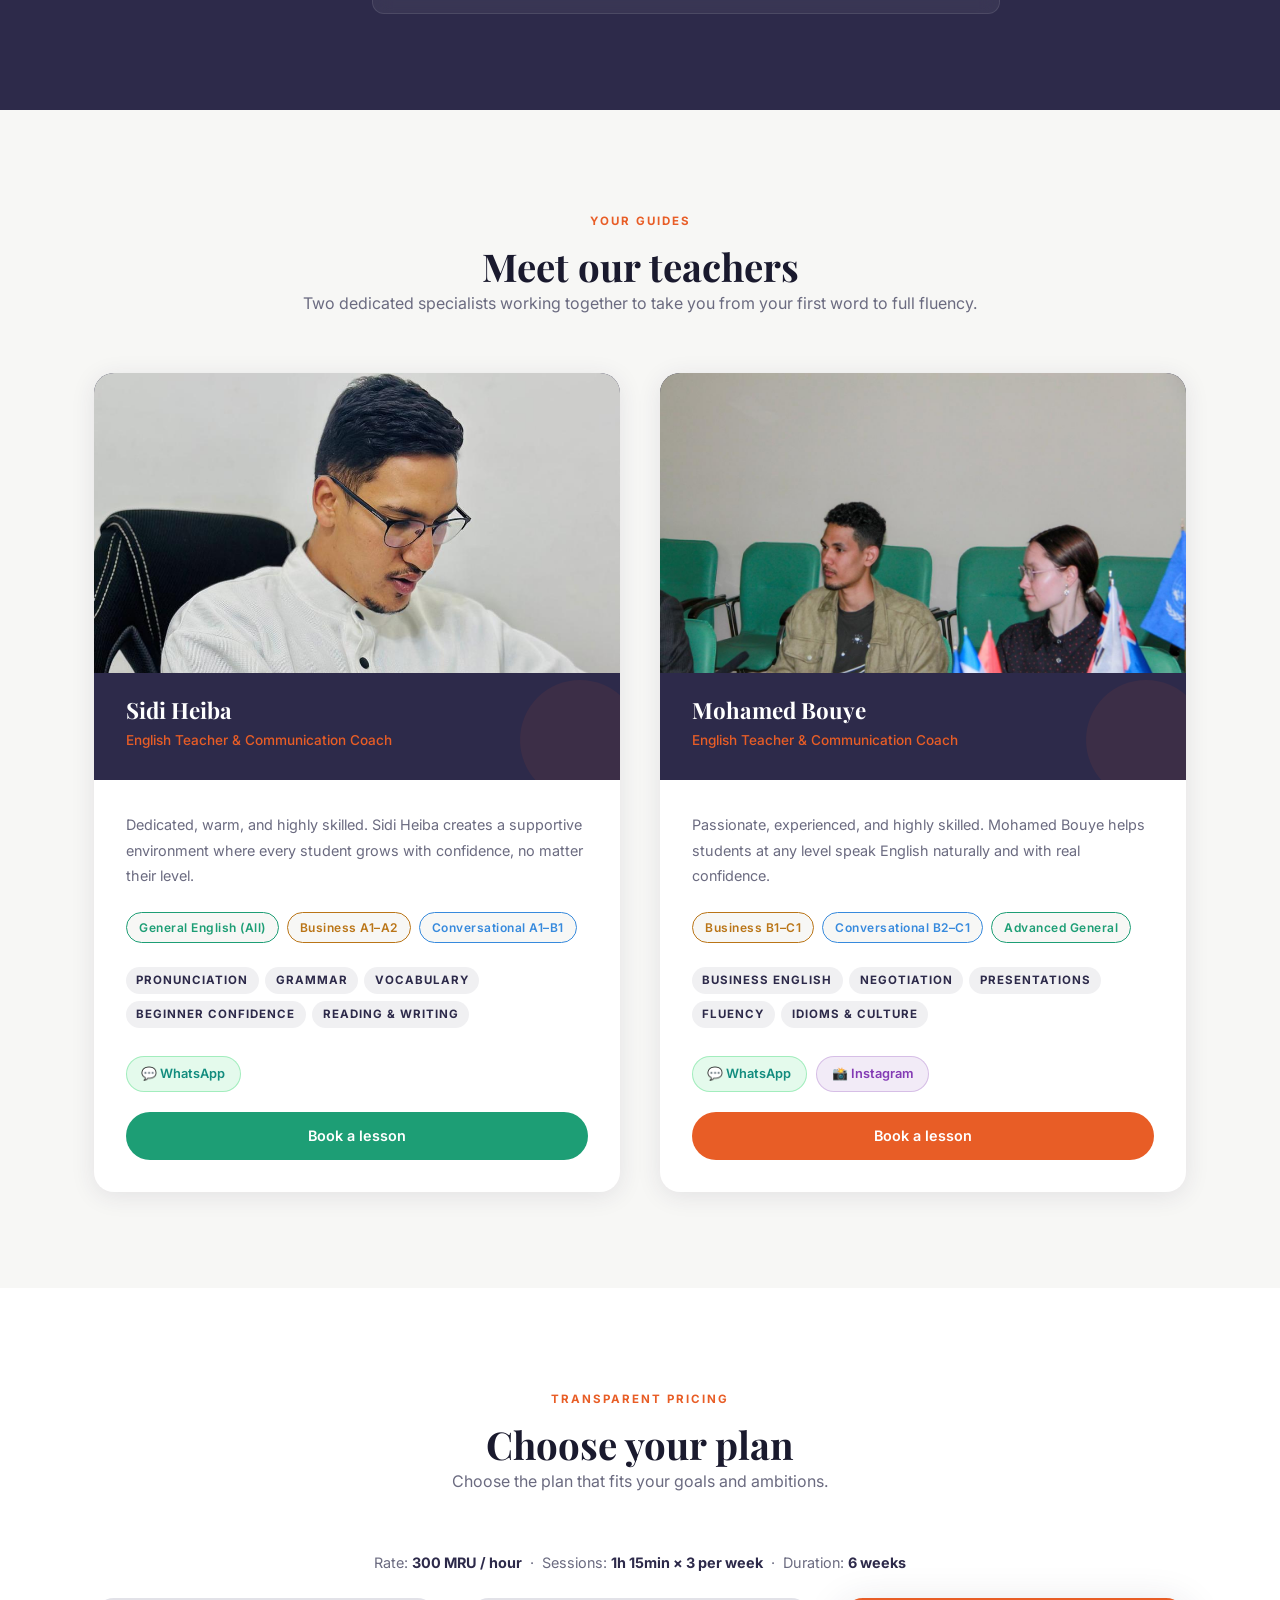
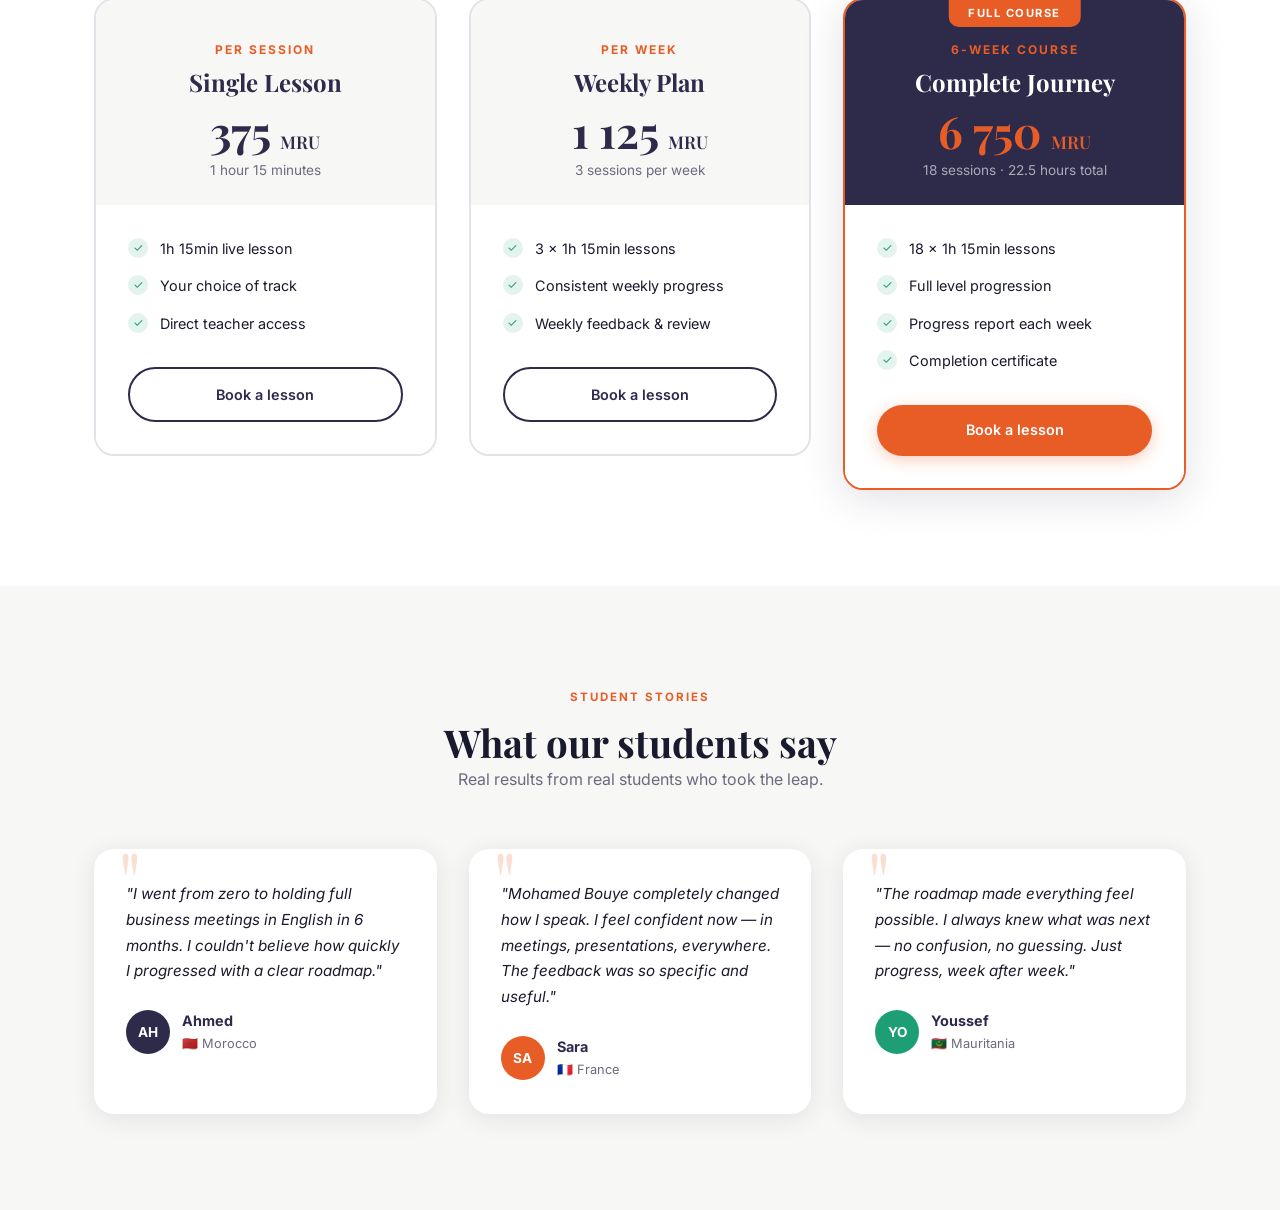
==== commit 203e4254: "Remove footer Co-Authored-By: Claude Sonnet 4.6 <noreply@anthropic.com>" ====
--- a/index.html
+++ b/index.html
@@ -884,56 +884,6 @@
 
 </div><!-- /page-contact -->
 
-<!-- ======================================================
-     FOOTER (shared)
-     ====================================================== -->
-<footer>
-  <div class="container">
-    <div class="footer-grid">
-      <div class="footer-brand">
-        <img src="assets/logo.svg" alt="EnglishNest" style="height:48px;filter:brightness(10);" />
-        <p>An online English teaching platform built for all ages, all levels, and all backgrounds. Grow at your pace, guided by expert teachers.</p>
-        <p class="footer-tagline">"Grow your English, find your voice."</p>
-        <div class="footer-social" style="margin-top:1.5rem;">
-          <a href="#" class="social-icon" aria-label="Instagram">📸</a>
-          <a href="#" class="social-icon" aria-label="TikTok">🎵</a>
-          <a href="#" class="social-icon" aria-label="YouTube">▶️</a>
-          <a href="#" class="social-icon" aria-label="WhatsApp">💬</a>
-        </div>
-      </div>
-      <div class="footer-col">
-        <h4>Navigate</h4>
-        <ul>
-          <li><a href="#" data-page="home">Home</a></li>
-          <li><a href="#" data-page="tracks">Tracks</a></li>
-          <li><a href="#" data-page="teachers">Teachers</a></li>
-          <li><a href="#" data-page="home" data-scroll="pricing">Pricing</a></li>
-          <li><a href="#" data-page="quiz">Quiz</a></li>
-          <li><a href="#" data-page="contact">Contact</a></li>
-        </ul>
-      </div>
-      <div class="footer-col">
-        <h4>Tracks</h4>
-        <ul>
-          <li><a href="#" data-page="tracks" data-scroll="general">General English</a></li>
-          <li><a href="#" data-page="tracks" data-scroll="business">Business English</a></li>
-          <li><a href="#" data-page="tracks" data-scroll="conversational">Conversational</a></li>
-        </ul>
-      </div>
-      <div class="footer-col footer-contact">
-        <h4>Contact</h4>
-        <ul>
-          <li><a href="mailto:contact@englishnest.com">contact@englishnest.com</a></li>
-          <li><a href="#" data-page="contact">Send a message</a></li>
-        </ul>
-      </div>
-    </div>
-    <div class="footer-bottom">
-      <p>© 2025 EnglishNest. All rights reserved.</p>
-      <p>EnglishNest — Grow your English, find your voice.</p>
-    </div>
-  </div>
-</footer>
 
 <script src="js/main.js"></script>
 <script src="js/quiz.js"></script>
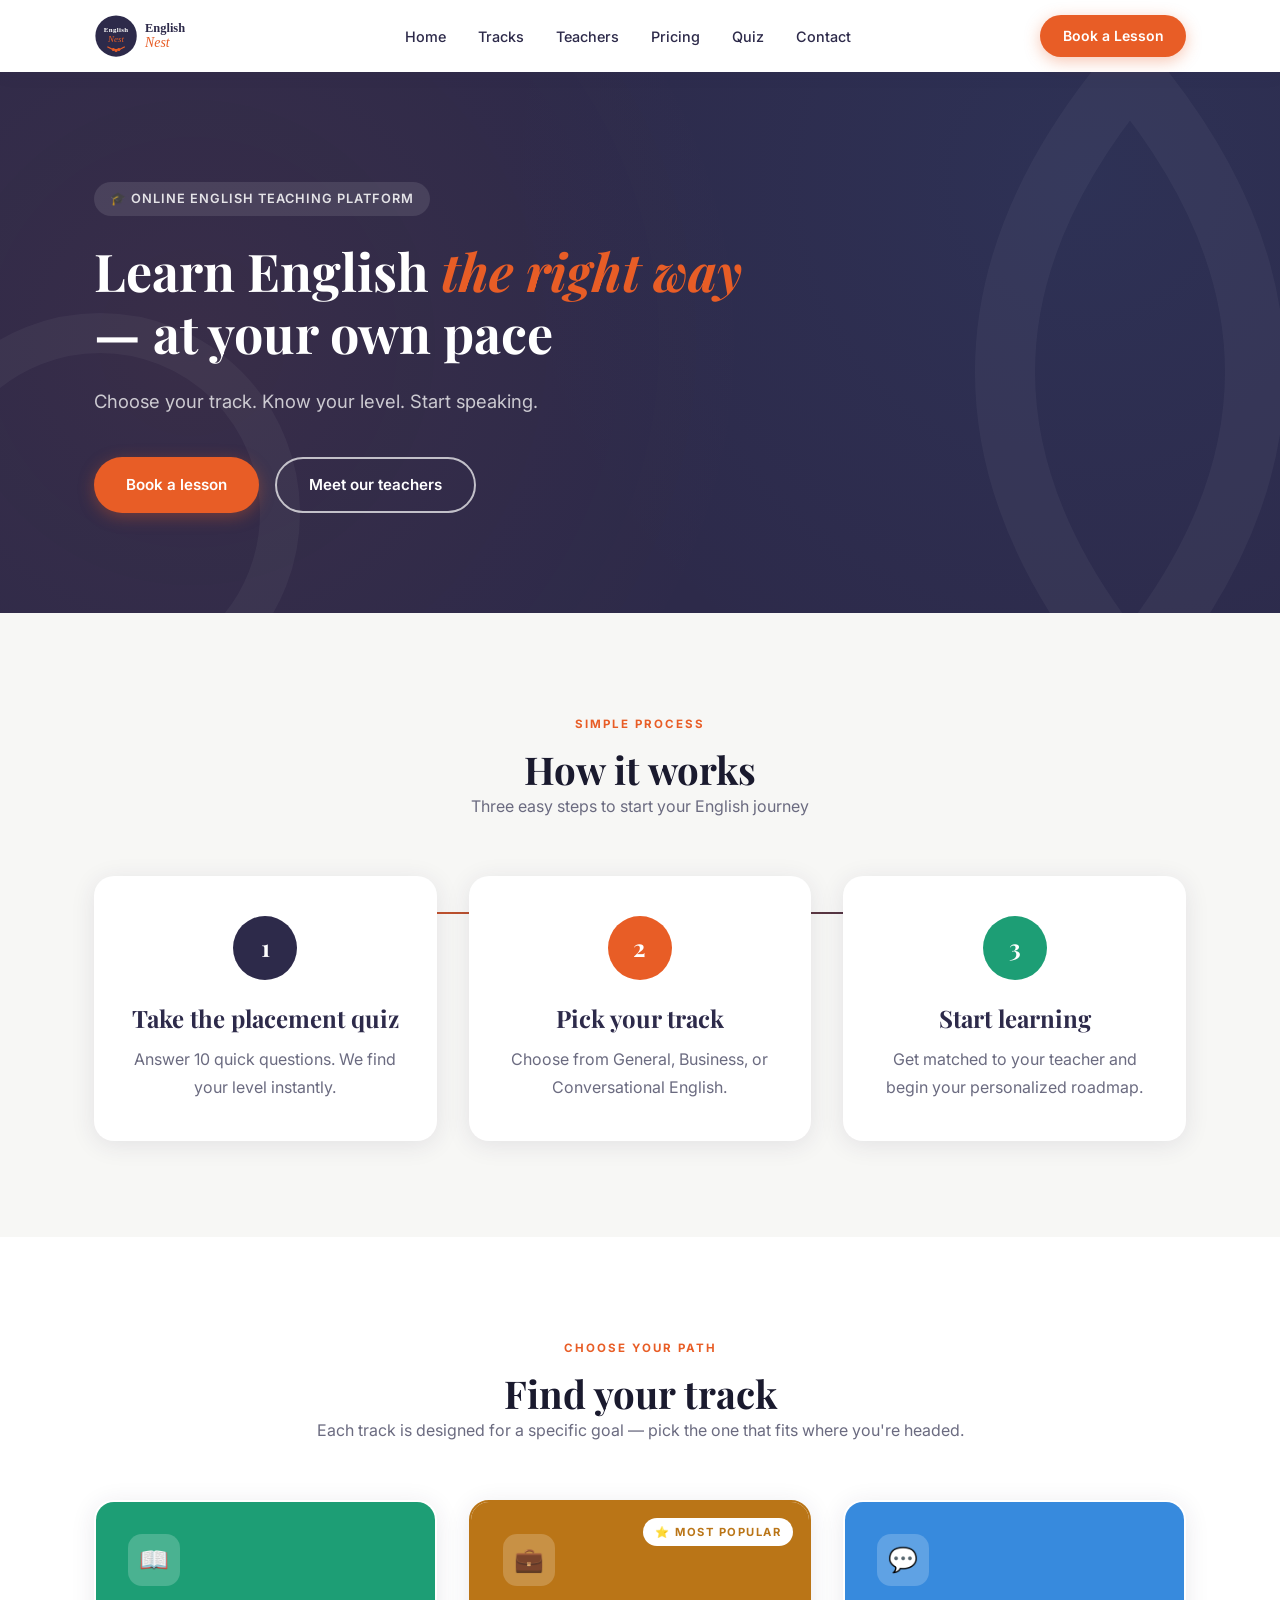
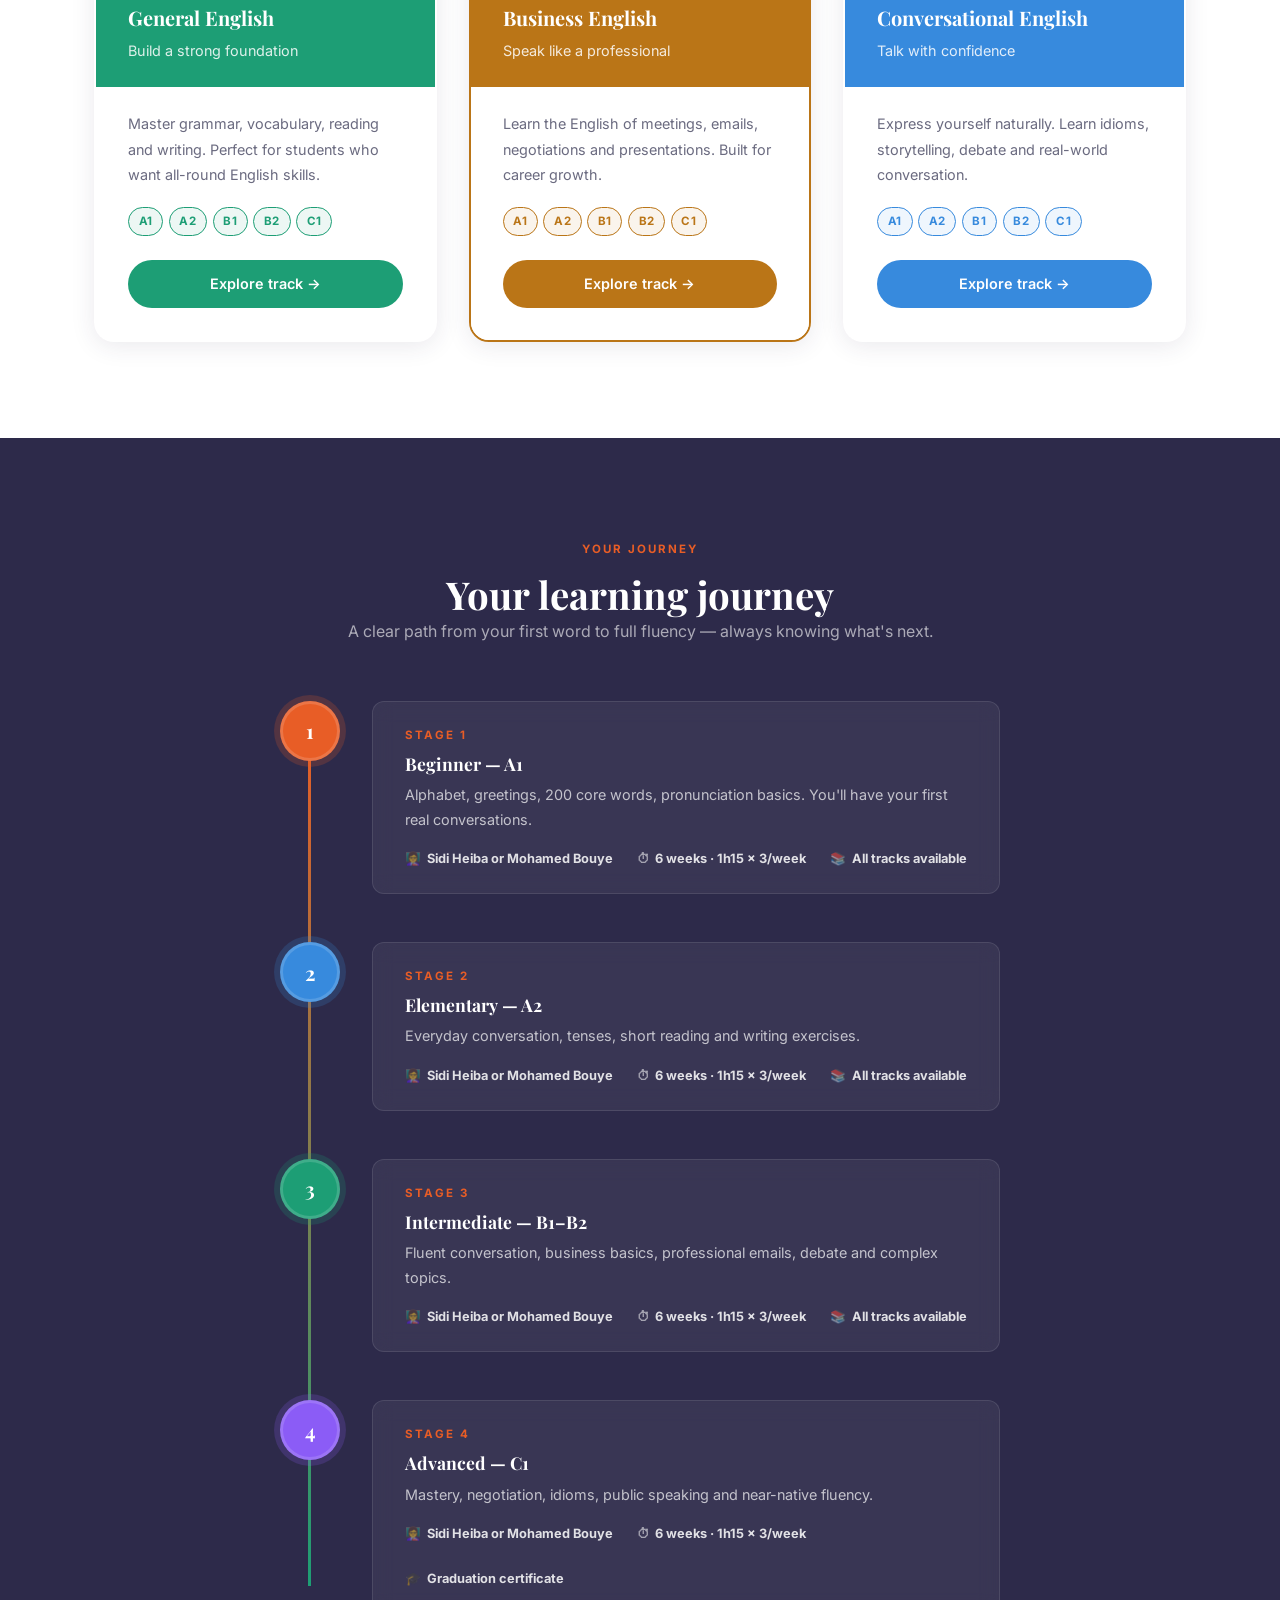
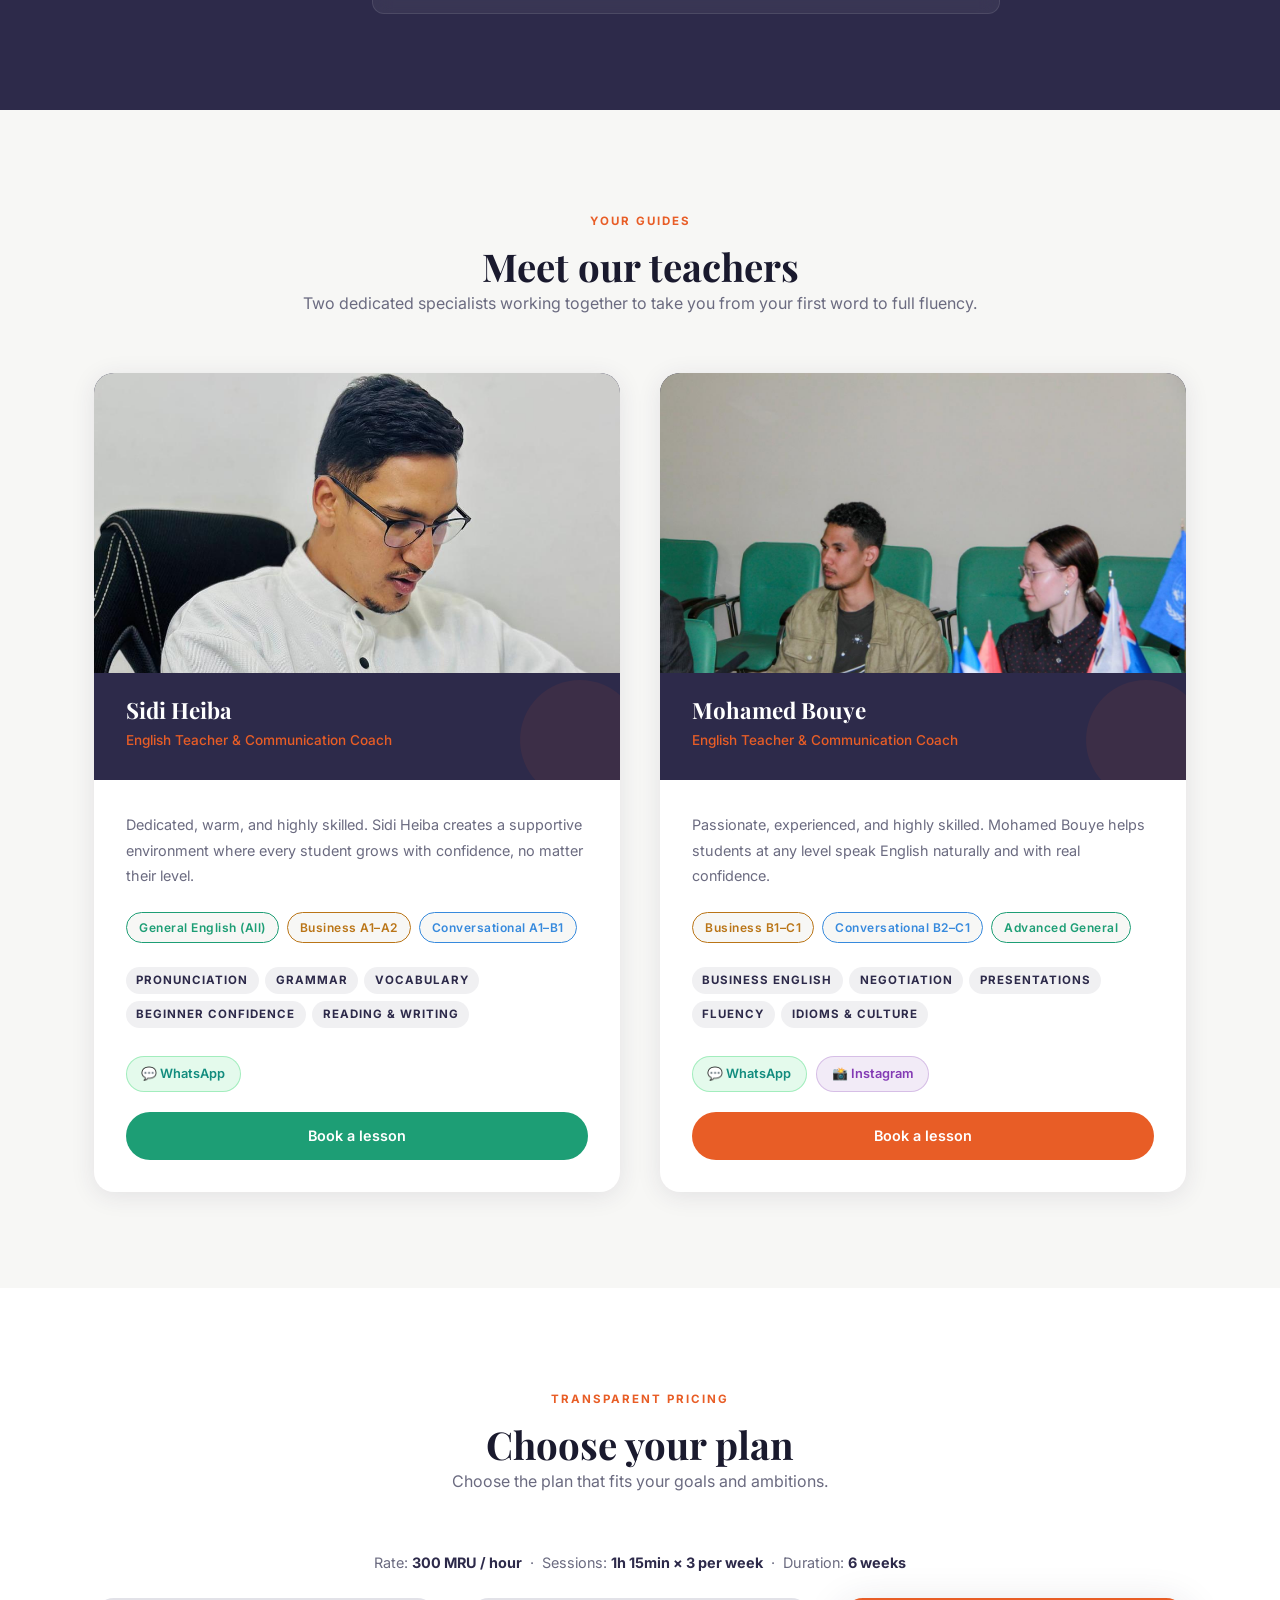
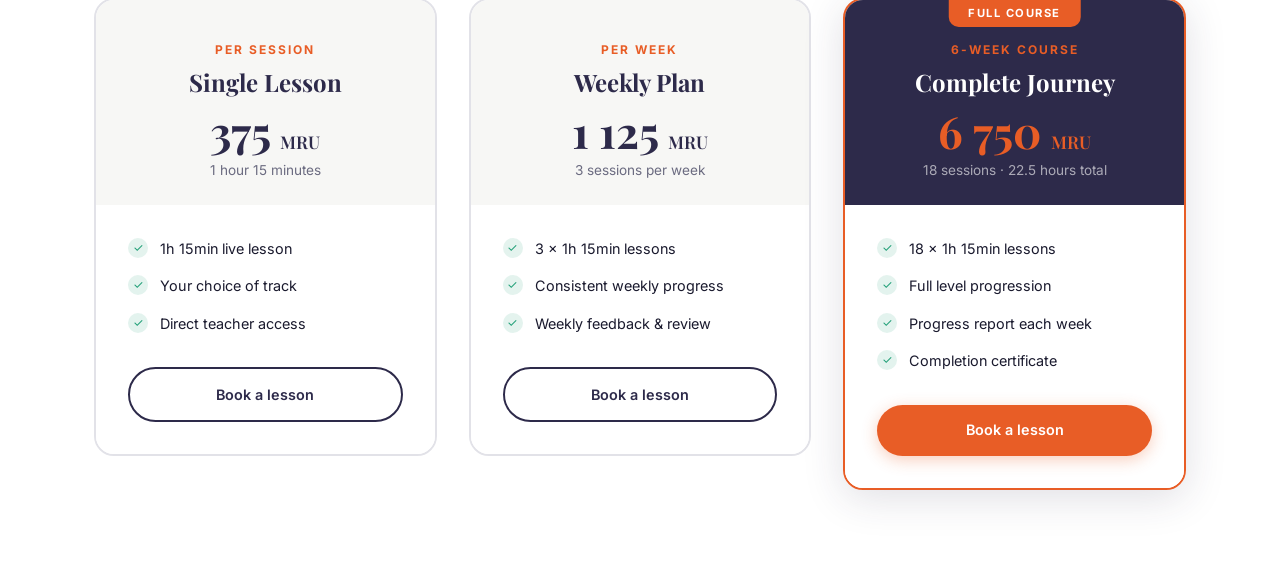
==== commit fda60ff1: "Remove student stories section Co-Authored-By: Claude Sonnet 4.6 <noreply@anthropic.com>" ====
--- a/index.html
+++ b/index.html
@@ -361,49 +361,6 @@
     </div>
   </section>
 
-  <!-- Testimonials -->
-  <section class="testimonials section-pad" id="testimonials">
-    <div class="container">
-      <div class="section-header">
-        <span class="section-label">Student stories</span>
-        <h2>What our students say</h2>
-        <p>Real results from real students who took the leap.</p>
-      </div>
-      <div class="testimonial-cards">
-        <!-- PLACEHOLDER: student testimonials -->
-        <div class="testimonial-card">
-          <p class="testimonial-text">"I went from zero to holding full business meetings in English in 6 months. I couldn't believe how quickly I progressed with a clear roadmap."</p>
-          <div class="testimonial-author">
-            <div class="author-avatar">AH</div>
-            <div>
-              <p class="author-name">Ahmed</p>
-              <p class="author-country">🇲🇦 Morocco</p>
-            </div>
-          </div>
-        </div>
-        <div class="testimonial-card">
-          <p class="testimonial-text">"Mohamed Bouye completely changed how I speak. I feel confident now — in meetings, presentations, everywhere. The feedback was so specific and useful."</p>
-          <div class="testimonial-author">
-            <div class="author-avatar">SA</div>
-            <div>
-              <p class="author-name">Sara</p>
-              <p class="author-country">🇫🇷 France</p>
-            </div>
-          </div>
-        </div>
-        <div class="testimonial-card">
-          <p class="testimonial-text">"The roadmap made everything feel possible. I always knew what was next — no confusion, no guessing. Just progress, week after week."</p>
-          <div class="testimonial-author">
-            <div class="author-avatar">YO</div>
-            <div>
-              <p class="author-name">Youssef</p>
-              <p class="author-country">🇲🇷 Mauritania</p>
-            </div>
-          </div>
-        </div>
-      </div>
-    </div>
-  </section>
 
 </div><!-- /page-home -->
 
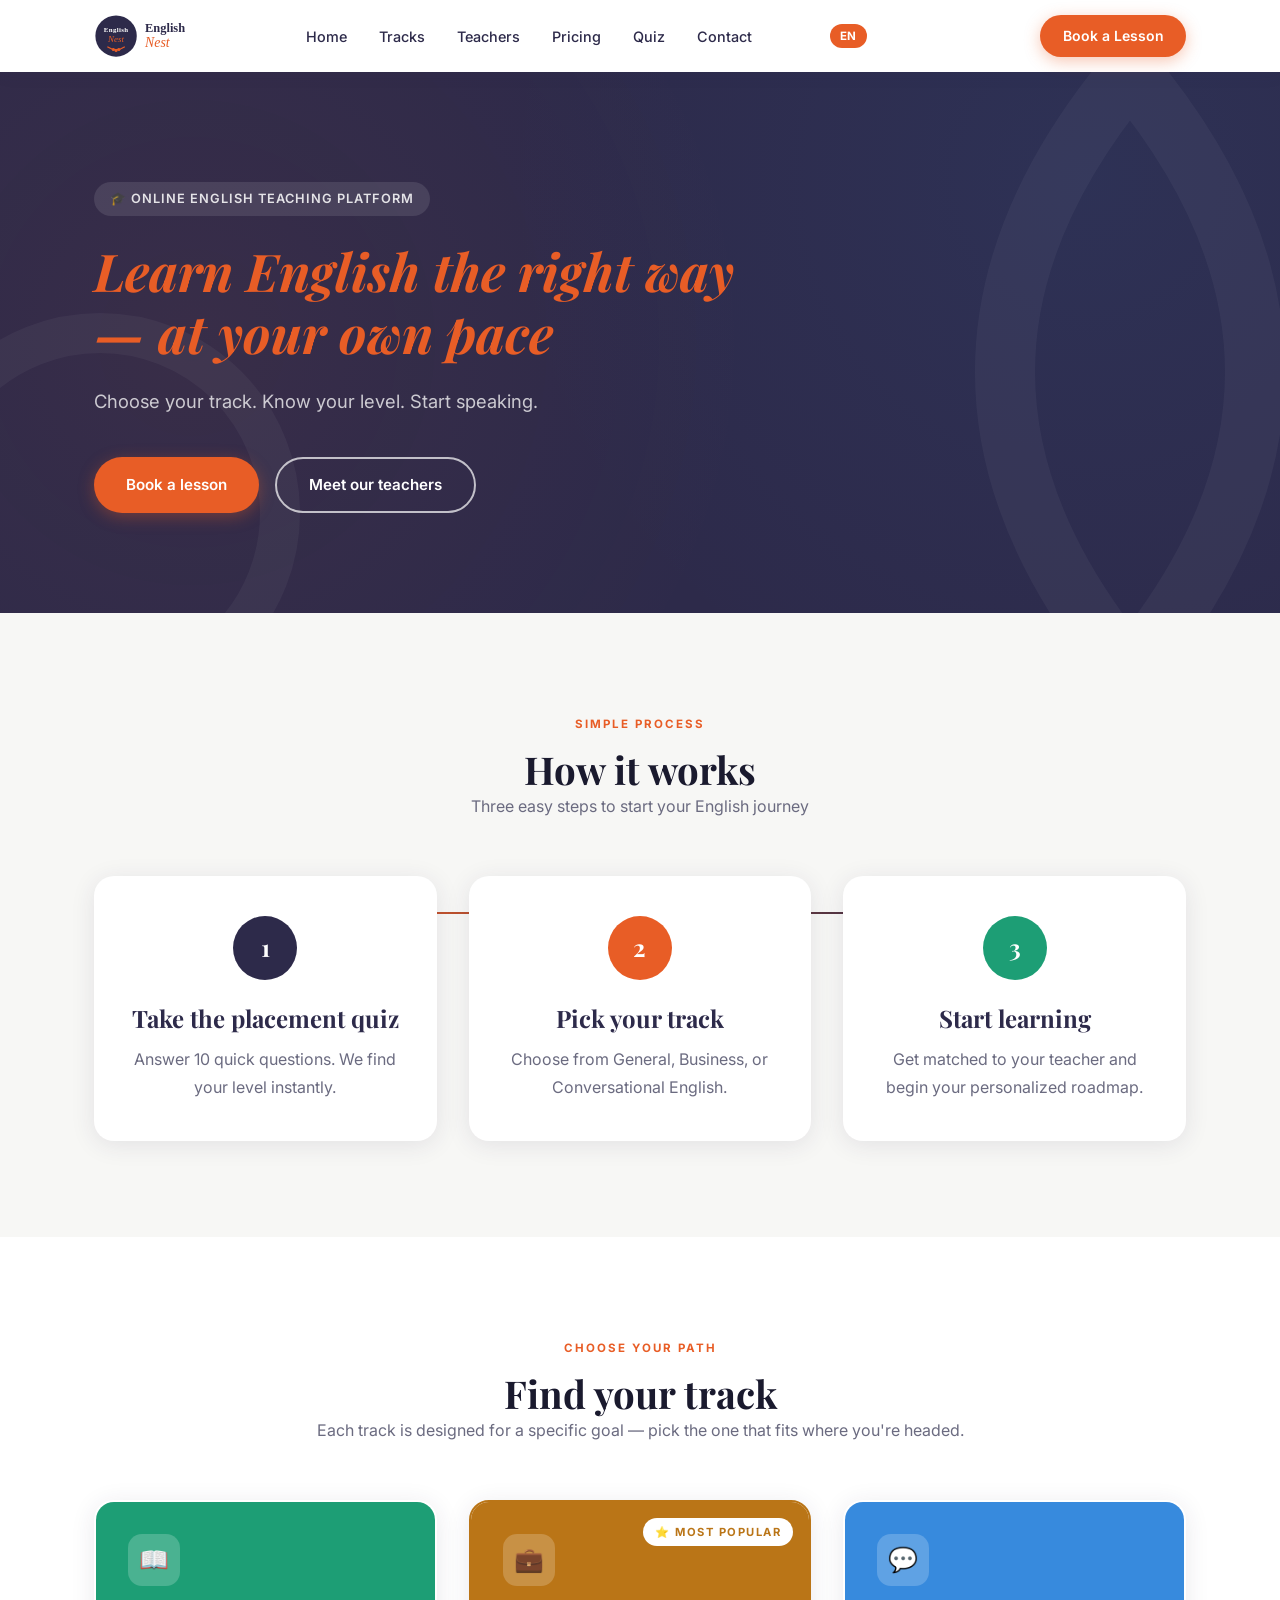
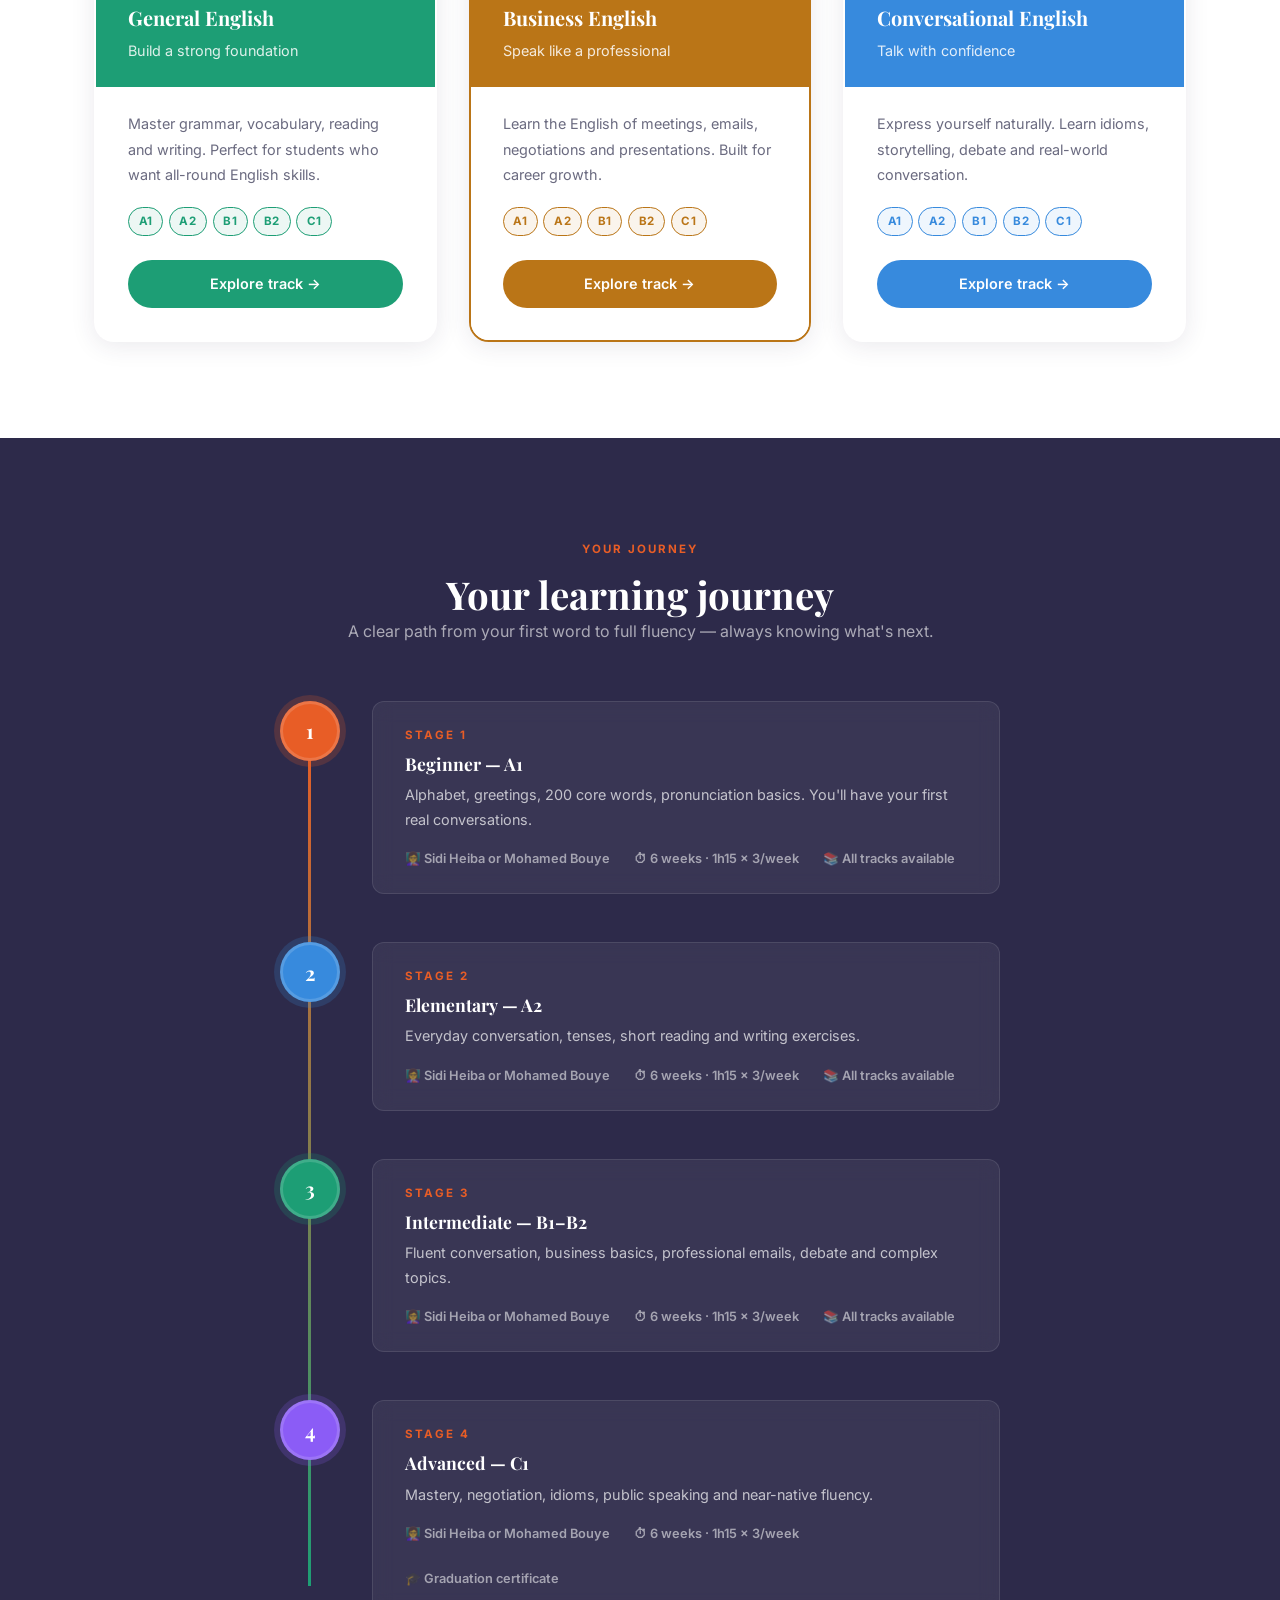
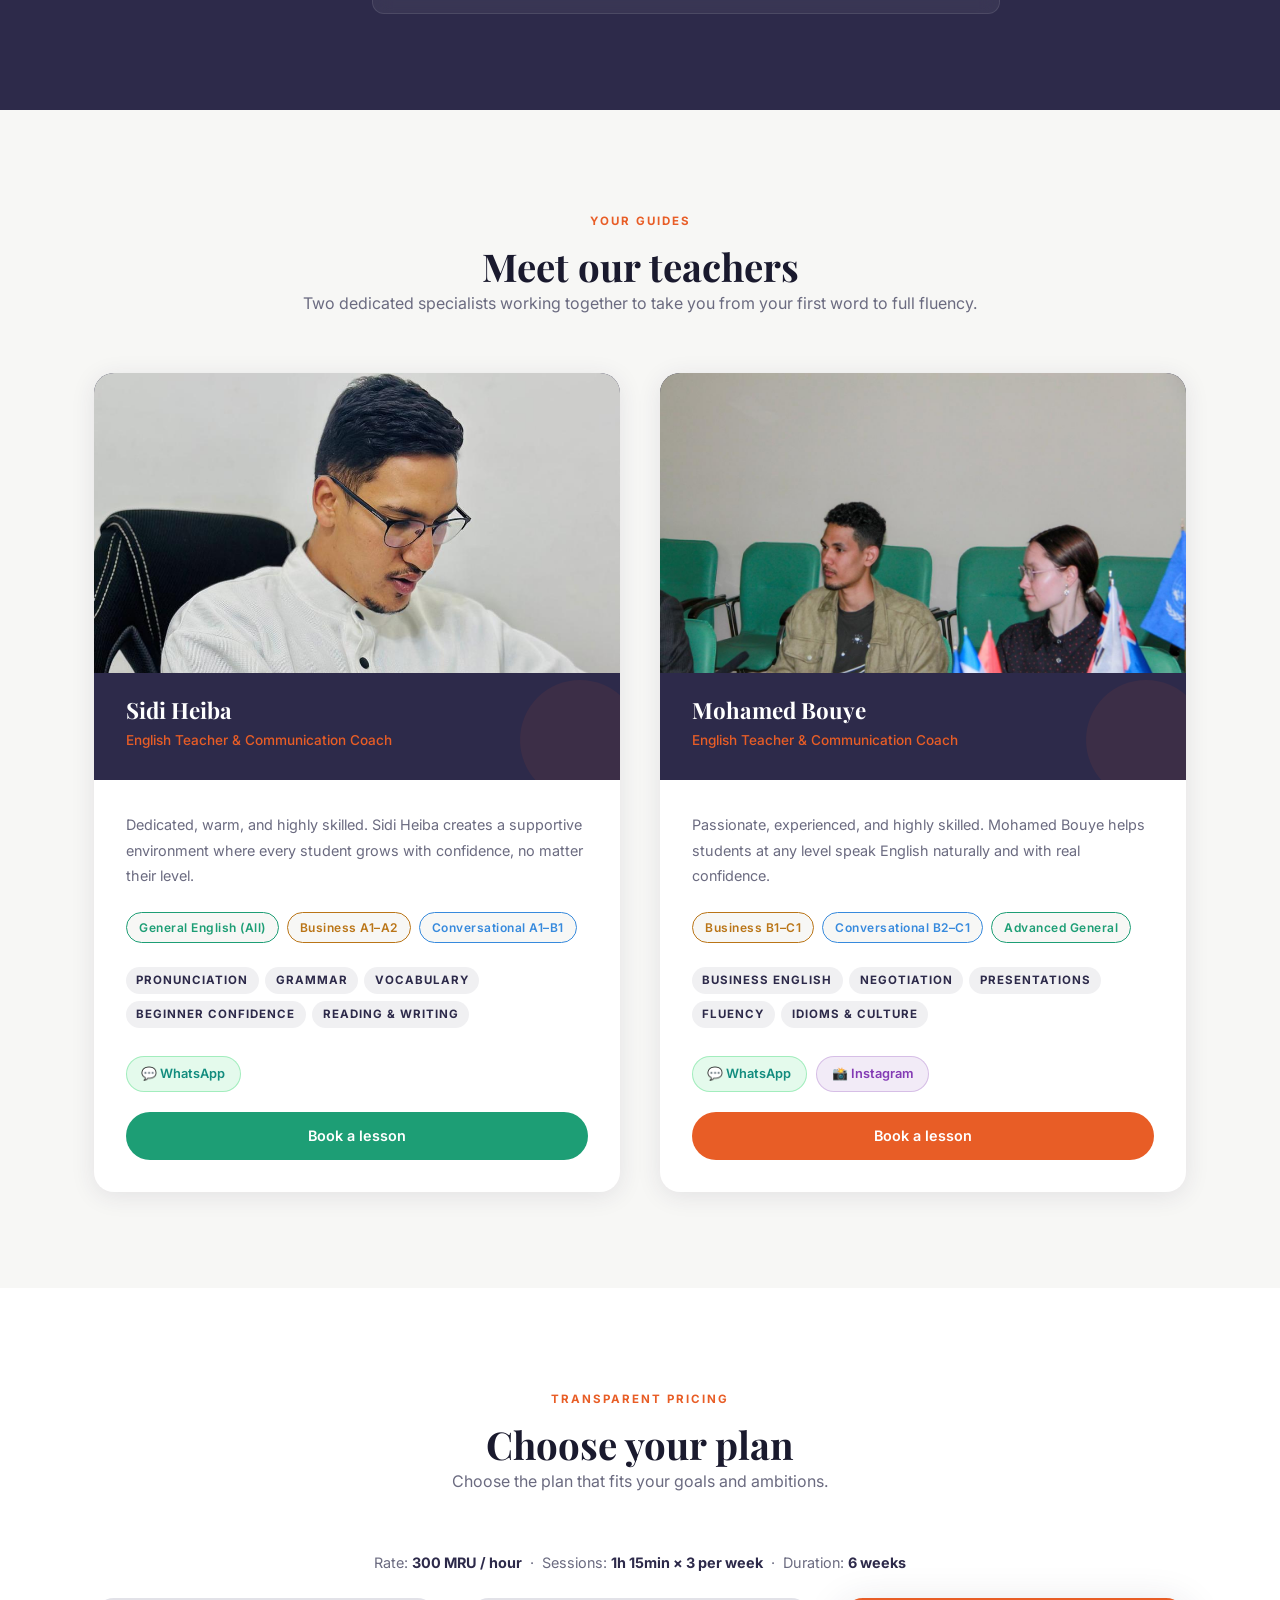
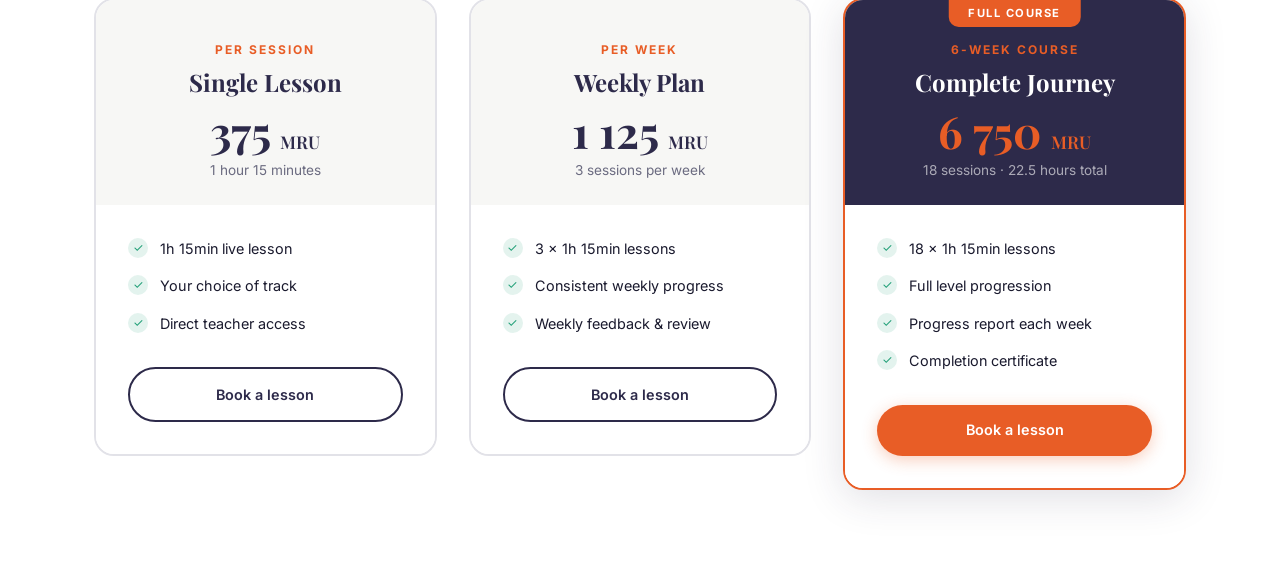
==== commit fb5ef7ea: "Add EN/FR/AR language switcher with full translations - js/i18n.js: complete translation dictionary " ====
--- a/index.html
+++ b/index.html
@@ -23,27 +23,37 @@
       <img src="assets/logo.svg" alt="EnglishNest" />
     </a>
     <ul class="nav-links">
-      <li><a href="#" data-page="home">Home</a></li>
-      <li><a href="#" data-page="tracks">Tracks</a></li>
-      <li><a href="#" data-page="teachers">Teachers</a></li>
-      <li><a href="#" data-page="home" data-scroll="pricing">Pricing</a></li>
-      <li><a href="#" data-page="quiz">Quiz</a></li>
-      <li><a href="#" data-page="contact">Contact</a></li>
+      <li><a href="#" data-page="home" data-i18n="nav.home">Home</a></li>
+      <li><a href="#" data-page="tracks" data-i18n="nav.tracks">Tracks</a></li>
+      <li><a href="#" data-page="teachers" data-i18n="nav.teachers">Teachers</a></li>
+      <li><a href="#" data-page="home" data-scroll="pricing" data-i18n="nav.pricing">Pricing</a></li>
+      <li><a href="#" data-page="quiz" data-i18n="nav.quiz">Quiz</a></li>
+      <li><a href="#" data-page="contact" data-i18n="nav.contact">Contact</a></li>
     </ul>
-    <a href="#" class="btn btn-primary btn-sm nav-cta" data-page="quiz">Book a Lesson</a>
+    <div class="lang-switcher">
+      <button class="lang-btn lang-btn-active" data-lang="en">EN</button>
+      <button class="lang-btn" data-lang="fr">FR</button>
+      <button class="lang-btn" data-lang="ar">AR</button>
+    </div>
+    <a href="#" class="btn btn-primary btn-sm nav-cta" data-page="quiz" data-i18n="nav.cta">Book a Lesson</a>
     <button class="hamburger" aria-label="Menu">
       <span></span><span></span><span></span>
     </button>
   </div>
 </nav>
 <div class="nav-mobile">
-  <a href="#" data-page="home">Home</a>
-  <a href="#" data-page="tracks">Tracks</a>
-  <a href="#" data-page="teachers">Teachers</a>
-  <a href="#" data-page="home" data-scroll="pricing">Pricing</a>
-  <a href="#" data-page="quiz">Quiz</a>
-  <a href="#" data-page="contact">Contact</a>
-  <a href="#" class="btn btn-primary" data-page="quiz">Book a Lesson</a>
+  <a href="#" data-page="home" data-i18n="nav.home">Home</a>
+  <a href="#" data-page="tracks" data-i18n="nav.tracks">Tracks</a>
+  <a href="#" data-page="teachers" data-i18n="nav.teachers">Teachers</a>
+  <a href="#" data-page="home" data-scroll="pricing" data-i18n="nav.pricing">Pricing</a>
+  <a href="#" data-page="quiz" data-i18n="nav.quiz">Quiz</a>
+  <a href="#" data-page="contact" data-i18n="nav.contact">Contact</a>
+  <div class="lang-switcher lang-switcher-mobile">
+    <button class="lang-btn lang-btn-active" data-lang="en">EN</button>
+    <button class="lang-btn" data-lang="fr">FR</button>
+    <button class="lang-btn" data-lang="ar">AR</button>
+  </div>
+  <a href="#" class="btn btn-primary" data-page="quiz" data-i18n="nav.cta">Book a Lesson</a>
 </div>
 <div class="nav-spacer"></div>
 
@@ -64,12 +74,12 @@
     </div>
     <div class="container">
       <div class="hero-content">
-        <div class="hero-badge">🎓 Online English Teaching Platform</div>
-        <h1>Learn English <span>the right way</span> — at your own pace</h1>
-        <p class="hero-sub">Choose your track. Know your level. Start speaking.</p>
+        <div class="hero-badge" data-i18n="hero.badge">🎓 Online English Teaching Platform</div>
+        <h1><span data-i18n="hero.h1a">Learn English </span><span data-i18n="hero.h1b">the right way</span><span data-i18n="hero.h1c"> — at your own pace</span></h1>
+        <p class="hero-sub" data-i18n="hero.sub">Choose your track. Know your level. Start speaking.</p>
         <div class="hero-btns">
-          <a href="#" class="btn btn-primary" data-page="quiz">Book a lesson</a>
-          <a href="#" class="btn btn-outline" data-page="home" data-scroll="teachers">Meet our teachers</a>
+          <a href="#" class="btn btn-primary" data-page="quiz" data-i18n="hero.btn1">Book a lesson</a>
+          <a href="#" class="btn btn-outline" data-page="home" data-scroll="teachers" data-i18n="hero.btn2">Meet our teachers</a>
         </div>
       </div>
     </div>
@@ -79,25 +89,25 @@
   <section class="how-it-works section-pad" id="how-it-works">
     <div class="container">
       <div class="section-header">
-        <span class="section-label">Simple process</span>
-        <h2>How it works</h2>
-        <p>Three easy steps to start your English journey</p>
+        <span class="section-label" data-i18n="hiw.label">Simple process</span>
+        <h2 data-i18n="hiw.h2">How it works</h2>
+        <p data-i18n="hiw.p">Three easy steps to start your English journey</p>
       </div>
       <div class="steps-grid">
         <div class="step-card">
           <div class="step-num">1</div>
-          <h3>Take the placement quiz</h3>
-          <p>Answer 10 quick questions. We find your level instantly.</p>
+          <h3 data-i18n="hiw.s1h">Take the placement quiz</h3>
+          <p data-i18n="hiw.s1p">Answer 10 quick questions. We find your level instantly.</p>
         </div>
         <div class="step-card">
           <div class="step-num">2</div>
-          <h3>Pick your track</h3>
-          <p>Choose from General, Business, or Conversational English.</p>
+          <h3 data-i18n="hiw.s2h">Pick your track</h3>
+          <p data-i18n="hiw.s2p">Choose from General, Business, or Conversational English.</p>
         </div>
         <div class="step-card">
           <div class="step-num">3</div>
-          <h3>Start learning</h3>
-          <p>Get matched to your teacher and begin your personalized roadmap.</p>
+          <h3 data-i18n="hiw.s3h">Start learning</h3>
+          <p data-i18n="hiw.s3p">Get matched to your teacher and begin your personalized roadmap.</p>
         </div>
       </div>
     </div>
@@ -107,55 +117,55 @@
   <section class="tracks-section section-pad" id="tracks-preview">
     <div class="container">
       <div class="section-header">
-        <span class="section-label">Choose your path</span>
-        <h2>Find your track</h2>
-        <p>Each track is designed for a specific goal — pick the one that fits where you're headed.</p>
+        <span class="section-label" data-i18n="tp.label">Choose your path</span>
+        <h2 data-i18n="tp.h2">Find your track</h2>
+        <p data-i18n="tp.p">Each track is designed for a specific goal — pick the one that fits where you're headed.</p>
       </div>
       <div class="track-cards">
         <div class="track-card teal">
           <div class="track-card-header">
             <div class="track-icon" aria-hidden="true">📖</div>
-            <h3>General English</h3>
-            <p>Build a strong foundation</p>
+            <h3 data-i18n="tp.gen.name">General English</h3>
+            <p data-i18n="tp.gen.tag">Build a strong foundation</p>
           </div>
           <div class="track-card-body">
-            <p style="font-size:0.9rem;margin-bottom:1.25rem;">Master grammar, vocabulary, reading and writing. Perfect for students who want all-round English skills.</p>
+            <p style="font-size:0.9rem;margin-bottom:1.25rem;" data-i18n="tp.gen.desc">Master grammar, vocabulary, reading and writing. Perfect for students who want all-round English skills.</p>
             <div class="track-levels">
               <span class="level-dot">A1</span><span class="level-dot">A2</span><span class="level-dot">B1</span>
               <span class="level-dot">B2</span><span class="level-dot">C1</span>
             </div>
-            <a href="#" class="btn-track" data-page="tracks" data-scroll="general">Explore track →</a>
+            <a href="#" class="btn-track" data-page="tracks" data-scroll="general" data-i18n="tp.explore">Explore track →</a>
           </div>
         </div>
         <div class="track-card amber featured">
           <div class="track-card-header">
-            <span class="track-badge">⭐ Most Popular</span>
+            <span class="track-badge" data-i18n="tp.biz.badge">⭐ Most Popular</span>
             <div class="track-icon" aria-hidden="true">💼</div>
-            <h3>Business English</h3>
-            <p>Speak like a professional</p>
+            <h3 data-i18n="tp.biz.name">Business English</h3>
+            <p data-i18n="tp.biz.tag">Speak like a professional</p>
           </div>
           <div class="track-card-body">
-            <p style="font-size:0.9rem;margin-bottom:1.25rem;">Learn the English of meetings, emails, negotiations and presentations. Built for career growth.</p>
+            <p style="font-size:0.9rem;margin-bottom:1.25rem;" data-i18n="tp.biz.desc">Learn the English of meetings, emails, negotiations and presentations. Built for career growth.</p>
             <div class="track-levels">
               <span class="level-dot">A1</span><span class="level-dot">A2</span><span class="level-dot">B1</span>
               <span class="level-dot">B2</span><span class="level-dot">C1</span>
             </div>
-            <a href="#" class="btn-track" data-page="tracks" data-scroll="business">Explore track →</a>
+            <a href="#" class="btn-track" data-page="tracks" data-scroll="business" data-i18n="tp.explore">Explore track →</a>
           </div>
         </div>
         <div class="track-card blue">
           <div class="track-card-header">
             <div class="track-icon" aria-hidden="true">💬</div>
-            <h3>Conversational English</h3>
-            <p>Talk with confidence</p>
+            <h3 data-i18n="tp.con.name">Conversational English</h3>
+            <p data-i18n="tp.con.tag">Talk with confidence</p>
           </div>
           <div class="track-card-body">
-            <p style="font-size:0.9rem;margin-bottom:1.25rem;">Express yourself naturally. Learn idioms, storytelling, debate and real-world conversation.</p>
+            <p style="font-size:0.9rem;margin-bottom:1.25rem;" data-i18n="tp.con.desc">Express yourself naturally. Learn idioms, storytelling, debate and real-world conversation.</p>
             <div class="track-levels">
               <span class="level-dot">A1</span><span class="level-dot">A2</span><span class="level-dot">B1</span>
               <span class="level-dot">B2</span><span class="level-dot">C1</span>
             </div>
-            <a href="#" class="btn-track" data-page="tracks" data-scroll="conversational">Explore track →</a>
+            <a href="#" class="btn-track" data-page="tracks" data-scroll="conversational" data-i18n="tp.explore">Explore track →</a>
           </div>
         </div>
       </div>
@@ -166,60 +176,60 @@
   <section class="roadmap section-pad" id="roadmap">
     <div class="container">
       <div class="section-header">
-        <span class="section-label">Your journey</span>
-        <h2>Your learning journey</h2>
-        <p style="color:rgba(255,255,255,0.6);">A clear path from your first word to full fluency — always knowing what's next.</p>
+        <span class="section-label" data-i18n="rm.label">Your journey</span>
+        <h2 data-i18n="rm.h2">Your learning journey</h2>
+        <p style="color:rgba(255,255,255,0.6);" data-i18n="rm.p">A clear path from your first word to full fluency — always knowing what's next.</p>
       </div>
       <div class="roadmap-timeline">
         <div class="roadmap-stage">
           <div class="roadmap-dot">1</div>
           <div class="roadmap-content">
-            <div class="stage-tag">Stage 1</div>
-            <h3>Beginner — A1</h3>
-            <p>Alphabet, greetings, 200 core words, pronunciation basics. You'll have your first real conversations.</p>
+            <div class="stage-tag" data-i18n="rm.s1.tag">Stage 1</div>
+            <h3 data-i18n="rm.s1.h3">Beginner — A1</h3>
+            <p data-i18n="rm.s1.p">Alphabet, greetings, 200 core words, pronunciation basics. You'll have your first real conversations.</p>
             <div class="roadmap-meta">
-              <span>👩‍🏫 <strong>Sidi Heiba or Mohamed Bouye</strong></span>
-              <span>⏱ <strong>6 weeks · 1h15 × 3/week</strong></span>
-              <span>📚 <strong>All tracks available</strong></span>
+              <span data-i18n="rm.meta.teacher">👩‍🏫 Sidi Heiba or Mohamed Bouye</span>
+              <span data-i18n="rm.meta.time">⏱ 6 weeks · 1h15 × 3/week</span>
+              <span data-i18n="rm.meta.tracks">📚 All tracks available</span>
             </div>
           </div>
         </div>
         <div class="roadmap-stage">
           <div class="roadmap-dot">2</div>
           <div class="roadmap-content">
-            <div class="stage-tag">Stage 2</div>
-            <h3>Elementary — A2</h3>
-            <p>Everyday conversation, tenses, short reading and writing exercises.</p>
+            <div class="stage-tag" data-i18n="rm.s2.tag">Stage 2</div>
+            <h3 data-i18n="rm.s2.h3">Elementary — A2</h3>
+            <p data-i18n="rm.s2.p">Everyday conversation, tenses, short reading and writing exercises.</p>
             <div class="roadmap-meta">
-              <span>👩‍🏫 <strong>Sidi Heiba or Mohamed Bouye</strong></span>
-              <span>⏱ <strong>6 weeks · 1h15 × 3/week</strong></span>
-              <span>📚 <strong>All tracks available</strong></span>
+              <span data-i18n="rm.meta.teacher">👩‍🏫 Sidi Heiba or Mohamed Bouye</span>
+              <span data-i18n="rm.meta.time">⏱ 6 weeks · 1h15 × 3/week</span>
+              <span data-i18n="rm.meta.tracks">📚 All tracks available</span>
             </div>
           </div>
         </div>
         <div class="roadmap-stage">
           <div class="roadmap-dot">3</div>
           <div class="roadmap-content">
-            <div class="stage-tag">Stage 3</div>
-            <h3>Intermediate — B1–B2</h3>
-            <p>Fluent conversation, business basics, professional emails, debate and complex topics.</p>
+            <div class="stage-tag" data-i18n="rm.s3.tag">Stage 3</div>
+            <h3 data-i18n="rm.s3.h3">Intermediate — B1–B2</h3>
+            <p data-i18n="rm.s3.p">Fluent conversation, business basics, professional emails, debate and complex topics.</p>
             <div class="roadmap-meta">
-              <span>👩‍🏫 <strong>Sidi Heiba or Mohamed Bouye</strong></span>
-              <span>⏱ <strong>6 weeks · 1h15 × 3/week</strong></span>
-              <span>📚 <strong>All tracks available</strong></span>
+              <span data-i18n="rm.meta.teacher">👩‍🏫 Sidi Heiba or Mohamed Bouye</span>
+              <span data-i18n="rm.meta.time">⏱ 6 weeks · 1h15 × 3/week</span>
+              <span data-i18n="rm.meta.tracks">📚 All tracks available</span>
             </div>
           </div>
         </div>
         <div class="roadmap-stage">
           <div class="roadmap-dot">4</div>
           <div class="roadmap-content">
-            <div class="stage-tag">Stage 4</div>
-            <h3>Advanced — C1</h3>
-            <p>Mastery, negotiation, idioms, public speaking and near-native fluency.</p>
+            <div class="stage-tag" data-i18n="rm.s4.tag">Stage 4</div>
+            <h3 data-i18n="rm.s4.h3">Advanced — C1</h3>
+            <p data-i18n="rm.s4.p">Mastery, negotiation, idioms, public speaking and near-native fluency.</p>
             <div class="roadmap-meta">
-              <span>👩‍🏫 <strong>Sidi Heiba or Mohamed Bouye</strong></span>
-              <span>⏱ <strong>6 weeks · 1h15 × 3/week</strong></span>
-              <span>🎓 <strong>Graduation certificate</strong></span>
+              <span data-i18n="rm.meta.teacher">👩‍🏫 Sidi Heiba or Mohamed Bouye</span>
+              <span data-i18n="rm.meta.time">⏱ 6 weeks · 1h15 × 3/week</span>
+              <span data-i18n="rm.meta.cert">🎓 Graduation certificate</span>
             </div>
           </div>
         </div>
@@ -231,9 +241,9 @@
   <section class="teachers-section section-pad" id="teachers">
     <div class="container">
       <div class="section-header">
-        <span class="section-label">Your guides</span>
-        <h2>Meet our teachers</h2>
-        <p>Two dedicated specialists working together to take you from your first word to full fluency.</p>
+        <span class="section-label" data-i18n="tch.label">Your guides</span>
+        <h2 data-i18n="tch.h2">Meet our teachers</h2>
+        <p data-i18n="tch.p">Two dedicated specialists working together to take you from your first word to full fluency.</p>
       </div>
       <div class="teacher-cards">
         <div class="teacher-card">
@@ -241,27 +251,27 @@
             <img class="teacher-card-photo" src="assets/sidi.jpeg" alt="Sidi Heiba" />
             <div class="teacher-card-info">
               <h3>Sidi Heiba</h3>
-              <p class="teacher-role">English Teacher &amp; Communication Coach</p>
+              <p class="teacher-role" data-i18n="tch.role">English Teacher &amp; Communication Coach</p>
             </div>
           </div>
           <div class="teacher-card-body">
-            <p>Dedicated, warm, and highly skilled. Sidi Heiba creates a supportive environment where every student grows with confidence, no matter their level.</p>
+            <p data-i18n="tch.sidi.bio">Dedicated, warm, and highly skilled. Sidi Heiba creates a supportive environment where every student grows with confidence, no matter their level.</p>
             <div class="teacher-tracks">
-              <span class="teacher-track-tag" style="border-color:var(--teal);color:var(--teal);">General English (All)</span>
-              <span class="teacher-track-tag" style="border-color:var(--amber);color:var(--amber);">Business A1–A2</span>
-              <span class="teacher-track-tag" style="border-color:var(--blue);color:var(--blue);">Conversational A1–B1</span>
+              <span class="teacher-track-tag" style="border-color:var(--teal);color:var(--teal);" data-i18n="tch.tag.gen_all">General English (All)</span>
+              <span class="teacher-track-tag" style="border-color:var(--amber);color:var(--amber);" data-i18n="tch.tag.biz_a1a2">Business A1–A2</span>
+              <span class="teacher-track-tag" style="border-color:var(--blue);color:var(--blue);" data-i18n="tch.tag.conv_a1b1">Conversational A1–B1</span>
             </div>
             <div class="specialty-tags">
-              <span class="specialty-tag">Pronunciation</span>
-              <span class="specialty-tag">Grammar</span>
-              <span class="specialty-tag">Vocabulary</span>
-              <span class="specialty-tag">Beginner Confidence</span>
-              <span class="specialty-tag">Reading &amp; Writing</span>
+              <span class="specialty-tag" data-i18n="tch.sp.pron">Pronunciation</span>
+              <span class="specialty-tag" data-i18n="tch.sp.gram">Grammar</span>
+              <span class="specialty-tag" data-i18n="tch.sp.vocab">Vocabulary</span>
+              <span class="specialty-tag" data-i18n="tch.sp.beg">Beginner Confidence</span>
+              <span class="specialty-tag" data-i18n="tch.sp.rw">Reading &amp; Writing</span>
             </div>
             <div class="teacher-social">
               <a href="https://wa.me/22227961492" class="teacher-social-link whatsapp" target="_blank" rel="noopener noreferrer">💬 WhatsApp</a>
             </div>
-            <a href="#" class="btn-teacher" data-page="contact">Book a lesson</a>
+            <a href="#" class="btn-teacher" data-page="contact" data-i18n="tch.btn">Book a lesson</a>
           </div>
         </div>
         <div class="teacher-card">
@@ -269,28 +279,28 @@
             <img class="teacher-card-photo" src="assets/bouye.jpeg" alt="Mohamed Bouye" />
             <div class="teacher-card-info">
               <h3>Mohamed Bouye</h3>
-              <p class="teacher-role">English Teacher &amp; Communication Coach</p>
+              <p class="teacher-role" data-i18n="tch.role">English Teacher &amp; Communication Coach</p>
             </div>
           </div>
           <div class="teacher-card-body">
-            <p>Passionate, experienced, and highly skilled. Mohamed Bouye helps students at any level speak English naturally and with real confidence.</p>
+            <p data-i18n="tch.bouye.bio">Passionate, experienced, and highly skilled. Mohamed Bouye helps students at any level speak English naturally and with real confidence.</p>
             <div class="teacher-tracks">
-              <span class="teacher-track-tag" style="border-color:var(--amber);color:var(--amber);">Business B1–C1</span>
-              <span class="teacher-track-tag" style="border-color:var(--blue);color:var(--blue);">Conversational B2–C1</span>
-              <span class="teacher-track-tag" style="border-color:var(--teal);color:var(--teal);">Advanced General</span>
+              <span class="teacher-track-tag" style="border-color:var(--amber);color:var(--amber);" data-i18n="tch.tag.biz_b1c1">Business B1–C1</span>
+              <span class="teacher-track-tag" style="border-color:var(--blue);color:var(--blue);" data-i18n="tch.tag.conv_b2c1">Conversational B2–C1</span>
+              <span class="teacher-track-tag" style="border-color:var(--teal);color:var(--teal);" data-i18n="tch.tag.adv_gen">Advanced General</span>
             </div>
             <div class="specialty-tags">
-              <span class="specialty-tag">Business English</span>
-              <span class="specialty-tag">Negotiation</span>
-              <span class="specialty-tag">Presentations</span>
-              <span class="specialty-tag">Fluency</span>
-              <span class="specialty-tag">Idioms &amp; Culture</span>
+              <span class="specialty-tag" data-i18n="tch.sp.biz">Business English</span>
+              <span class="specialty-tag" data-i18n="tch.sp.neg">Negotiation</span>
+              <span class="specialty-tag" data-i18n="tch.sp.pres">Presentations</span>
+              <span class="specialty-tag" data-i18n="tch.sp.flu">Fluency</span>
+              <span class="specialty-tag" data-i18n="tch.sp.idi">Idioms &amp; Culture</span>
             </div>
             <div class="teacher-social">
               <a href="https://wa.me/79934214526" class="teacher-social-link whatsapp" target="_blank" rel="noopener noreferrer">💬 WhatsApp</a>
               <a href="https://www.instagram.com/0bouye0/" class="teacher-social-link instagram" target="_blank" rel="noopener noreferrer">📸 Instagram</a>
             </div>
-            <a href="#" class="btn-teacher" data-page="contact">Book a lesson</a>
+            <a href="#" class="btn-teacher" data-page="contact" data-i18n="tch.btn">Book a lesson</a>
           </div>
         </div>
       </div>
@@ -301,60 +311,60 @@
   <section class="pricing section-pad" id="pricing">
     <div class="container">
       <div class="section-header">
-        <span class="section-label">Transparent pricing</span>
-        <h2>Choose your plan</h2>
-        <p>Choose the plan that fits your goals and ambitions.</p>
-      </div>
-      <div style="text-align:center;margin-bottom:1.5rem;color:var(--muted);font-size:0.9rem;">Rate: <strong style="color:var(--navy);">300 MRU / hour</strong> &nbsp;·&nbsp; Sessions: <strong style="color:var(--navy);">1h 15min × 3 per week</strong> &nbsp;·&nbsp; Duration: <strong style="color:var(--navy);">6 weeks</strong></div>
+        <span class="section-label" data-i18n="pr.label">Transparent pricing</span>
+        <h2 data-i18n="pr.h2">Choose your plan</h2>
+        <p data-i18n="pr.p">Choose the plan that fits your goals and ambitions.</p>
+      </div>
+      <div style="text-align:center;margin-bottom:1.5rem;color:var(--muted);font-size:0.9rem;" data-i18n-html="pr.rate">Rate: <strong style="color:var(--navy);">300 MRU / hour</strong> &nbsp;·&nbsp; Sessions: <strong style="color:var(--navy);">1h 15min × 3 per week</strong> &nbsp;·&nbsp; Duration: <strong style="color:var(--navy);">6 weeks</strong></div>
       <div class="pricing-cards">
         <div class="pricing-card">
           <div class="pricing-card-top">
-            <div class="pricing-plan-name">Per Session</div>
-            <h3>Single Lesson</h3>
+            <div class="pricing-plan-name" data-i18n="pr.p1.name">Per Session</div>
+            <h3 data-i18n="pr.p1.h3">Single Lesson</h3>
             <div class="price"><span>375</span> <span style="font-size:1.1rem;font-weight:600;">MRU</span></div>
-            <div class="price-sub">1 hour 15 minutes</div>
+            <div class="price-sub" data-i18n="pr.p1.sub">1 hour 15 minutes</div>
           </div>
           <div class="pricing-card-body">
             <ul class="pricing-features">
-              <li class="pricing-feature"><span class="check">✓</span>1h 15min live lesson</li>
-              <li class="pricing-feature"><span class="check">✓</span>Your choice of track</li>
-              <li class="pricing-feature"><span class="check">✓</span>Direct teacher access</li>
+              <li class="pricing-feature"><span class="check">✓</span><span data-i18n="pr.p1.f1">1h 15min live lesson</span></li>
+              <li class="pricing-feature"><span class="check">✓</span><span data-i18n="pr.p1.f2">Your choice of track</span></li>
+              <li class="pricing-feature"><span class="check">✓</span><span data-i18n="pr.p1.f3">Direct teacher access</span></li>
             </ul>
-            <a href="#" class="btn-pricing btn-pricing-outline" data-page="contact">Book a lesson</a>
+            <a href="#" class="btn-pricing btn-pricing-outline" data-page="contact" data-i18n="pr.btn">Book a lesson</a>
           </div>
         </div>
         <div class="pricing-card">
           <div class="pricing-card-top">
-            <div class="pricing-plan-name">Per Week</div>
-            <h3>Weekly Plan</h3>
+            <div class="pricing-plan-name" data-i18n="pr.p2.name">Per Week</div>
+            <h3 data-i18n="pr.p2.h3">Weekly Plan</h3>
             <div class="price"><span>1 125</span> <span style="font-size:1.1rem;font-weight:600;">MRU</span></div>
-            <div class="price-sub">3 sessions per week</div>
+            <div class="price-sub" data-i18n="pr.p2.sub">3 sessions per week</div>
           </div>
           <div class="pricing-card-body">
             <ul class="pricing-features">
-              <li class="pricing-feature"><span class="check">✓</span>3 × 1h 15min lessons</li>
-              <li class="pricing-feature"><span class="check">✓</span>Consistent weekly progress</li>
-              <li class="pricing-feature"><span class="check">✓</span>Weekly feedback &amp; review</li>
+              <li class="pricing-feature"><span class="check">✓</span><span data-i18n="pr.p2.f1">3 × 1h 15min lessons</span></li>
+              <li class="pricing-feature"><span class="check">✓</span><span data-i18n="pr.p2.f2">Consistent weekly progress</span></li>
+              <li class="pricing-feature"><span class="check">✓</span><span data-i18n="pr.p2.f3">Weekly feedback &amp; review</span></li>
             </ul>
-            <a href="#" class="btn-pricing btn-pricing-outline" data-page="contact">Book a lesson</a>
+            <a href="#" class="btn-pricing btn-pricing-outline" data-page="contact" data-i18n="pr.btn">Book a lesson</a>
           </div>
         </div>
         <div class="pricing-card featured">
-          <div class="pricing-badge">Full Course</div>
+          <div class="pricing-badge" data-i18n="pr.p3.badge">Full Course</div>
           <div class="pricing-card-top">
-            <div class="pricing-plan-name" style="color:var(--orange);">6-Week Course</div>
-            <h3>Complete Journey</h3>
+            <div class="pricing-plan-name" style="color:var(--orange);" data-i18n="pr.p3.name">6-Week Course</div>
+            <h3 data-i18n="pr.p3.h3">Complete Journey</h3>
             <div class="price"><span>6 750</span> <span style="font-size:1.1rem;font-weight:600;">MRU</span></div>
-            <div class="price-sub">18 sessions · 22.5 hours total</div>
+            <div class="price-sub" data-i18n="pr.p3.sub">18 sessions · 22.5 hours total</div>
           </div>
           <div class="pricing-card-body">
             <ul class="pricing-features">
-              <li class="pricing-feature"><span class="check">✓</span>18 × 1h 15min lessons</li>
-              <li class="pricing-feature"><span class="check">✓</span>Full level progression</li>
-              <li class="pricing-feature"><span class="check">✓</span>Progress report each week</li>
-              <li class="pricing-feature"><span class="check">✓</span>Completion certificate</li>
+              <li class="pricing-feature"><span class="check">✓</span><span data-i18n="pr.p3.f1">18 × 1h 15min lessons</span></li>
+              <li class="pricing-feature"><span class="check">✓</span><span data-i18n="pr.p3.f2">Full level progression</span></li>
+              <li class="pricing-feature"><span class="check">✓</span><span data-i18n="pr.p3.f3">Progress report each week</span></li>
+              <li class="pricing-feature"><span class="check">✓</span><span data-i18n="pr.p3.f4">Completion certificate</span></li>
             </ul>
-            <a href="#" class="btn-pricing btn-pricing-primary" data-page="contact">Book a lesson</a>
+            <a href="#" class="btn-pricing btn-pricing-primary" data-page="contact" data-i18n="pr.btn">Book a lesson</a>
           </div>
         </div>
       </div>
@@ -371,17 +381,17 @@
 
   <section class="tracks-hero">
     <div class="container">
-      <span class="section-label">All tracks</span>
-      <h1>Choose your path</h1>
-      <p>Three focused tracks, each with a complete level-by-level breakdown. Pick where you want to go — we'll build the road.</p>
+      <span class="section-label" data-i18n="trk.hero.label">All tracks</span>
+      <h1 data-i18n="trk.hero.h1">Choose your path</h1>
+      <p data-i18n="trk.hero.p">Three focused tracks, each with a complete level-by-level breakdown. Pick where you want to go — we'll build the road.</p>
     </div>
   </section>
 
   <div class="track-nav">
     <div class="track-nav-inner">
-      <button class="track-nav-btn active-teal" data-target="general">📖 General English</button>
-      <button class="track-nav-btn" data-target="business">💼 Business English</button>
-      <button class="track-nav-btn" data-target="conversational">💬 Conversational</button>
+      <button class="track-nav-btn active-teal" data-target="general" data-i18n="trk.nav.gen">📖 General English</button>
+      <button class="track-nav-btn" data-target="business" data-i18n="trk.nav.biz">💼 Business English</button>
+      <button class="track-nav-btn" data-target="conversational" data-i18n="trk.nav.conv">💬 Conversational</button>
     </div>
   </div>
 
@@ -391,44 +401,44 @@
       <div class="track-detail-header">
         <div class="track-detail-icon teal">📖</div>
         <div>
-          <span class="section-label" style="color:var(--teal);">General English</span>
-          <h2>Build a Strong Foundation</h2>
-          <p>Complete, well-rounded English skills — grammar, vocabulary, reading and writing. Perfect if you're starting fresh or want to fill gaps in your knowledge.</p>
+          <span class="section-label" style="color:var(--teal);" data-i18n="trk.gen.label">General English</span>
+          <h2 data-i18n="trk.gen.h2">Build a Strong Foundation</h2>
+          <p data-i18n="trk.gen.p">Complete, well-rounded English skills — grammar, vocabulary, reading and writing. Perfect if you're starting fresh or want to fill gaps in your knowledge.</p>
         </div>
       </div>
       <div class="levels-grid">
         <div class="level-card teal">
-          <div class="level-card-top"><span class="level-name-badge teal">A1 — Starter</span><span class="level-weeks">⏱ 6 weeks · 1h15 × 3/week</span></div>
-          <h4>The Beginning</h4>
-          <ul class="level-items"><li>Alphabet, numbers, colors and basic shapes</li><li>Greetings and simple introductions</li><li>200 most common English words</li><li>Basic pronunciation and phonics</li><li>Reading and writing single sentences</li></ul>
-          <span class="level-teacher">👩‍🏫 Sidi Heiba or Mohamed Bouye</span>
+          <div class="level-card-top"><span class="level-name-badge teal" data-i18n="gen.a1.badge">A1 — Starter</span><span class="level-weeks" data-i18n="trk.weeks">⏱ 6 weeks · 1h15 × 3/week</span></div>
+          <h4 data-i18n="gen.a1.h4">The Beginning</h4>
+          <ul class="level-items" data-i18n-html="gen.a1.items"><li>Alphabet, numbers, colors and basic shapes</li><li>Greetings and simple introductions</li><li>200 most common English words</li><li>Basic pronunciation and phonics</li><li>Reading and writing single sentences</li></ul>
+          <span class="level-teacher" data-i18n="rm.meta.teacher">👩‍🏫 Sidi Heiba or Mohamed Bouye</span>
         </div>
         <div class="level-card teal">
-          <div class="level-card-top"><span class="level-name-badge teal">A2 — Elementary</span><span class="level-weeks">⏱ 6 weeks · 1h15 × 3/week</span></div>
-          <h4>Everyday English</h4>
-          <ul class="level-items"><li>Simple sentences with present, past, future tenses</li><li>Everyday topics: family, food, work, hobbies</li><li>500 active vocabulary words</li><li>Short reading passages and writing tasks</li><li>Asking and answering basic questions</li></ul>
-          <span class="level-teacher">👩‍🏫 Sidi Heiba or Mohamed Bouye</span>
+          <div class="level-card-top"><span class="level-name-badge teal" data-i18n="gen.a2.badge">A2 — Elementary</span><span class="level-weeks" data-i18n="trk.weeks">⏱ 6 weeks · 1h15 × 3/week</span></div>
+          <h4 data-i18n="gen.a2.h4">Everyday English</h4>
+          <ul class="level-items" data-i18n-html="gen.a2.items"><li>Simple sentences with present, past, future tenses</li><li>Everyday topics: family, food, work, hobbies</li><li>500 active vocabulary words</li><li>Short reading passages and writing tasks</li><li>Asking and answering basic questions</li></ul>
+          <span class="level-teacher" data-i18n="rm.meta.teacher">👩‍🏫 Sidi Heiba or Mohamed Bouye</span>
         </div>
         <div class="level-card teal">
-          <div class="level-card-top"><span class="level-name-badge teal">B1 — Pre-Intermediate</span><span class="level-weeks">⏱ 6 weeks · 1h15 × 3/week</span></div>
-          <h4>Growing Confidence</h4>
-          <ul class="level-items"><li>Describing experiences and expressing opinions</li><li>Understanding news articles and short stories</li><li>1,000 active vocabulary words</li><li>Paragraph writing and structured emails</li><li>Complex sentence structures</li></ul>
-          <span class="level-teacher">👩‍🏫 Sidi Heiba or Mohamed Bouye</span>
+          <div class="level-card-top"><span class="level-name-badge teal" data-i18n="gen.b1.badge">B1 — Pre-Intermediate</span><span class="level-weeks" data-i18n="trk.weeks">⏱ 6 weeks · 1h15 × 3/week</span></div>
+          <h4 data-i18n="gen.b1.h4">Growing Confidence</h4>
+          <ul class="level-items" data-i18n-html="gen.b1.items"><li>Describing experiences and expressing opinions</li><li>Understanding news articles and short stories</li><li>1,000 active vocabulary words</li><li>Paragraph writing and structured emails</li><li>Complex sentence structures</li></ul>
+          <span class="level-teacher" data-i18n="rm.meta.teacher">👩‍🏫 Sidi Heiba or Mohamed Bouye</span>
         </div>
         <div class="level-card teal">
-          <div class="level-card-top"><span class="level-name-badge teal">B2 — Intermediate</span><span class="level-weeks">⏱ 6 weeks · 1h15 × 3/week</span></div>
-          <h4>Real Fluency Starts Here</h4>
-          <ul class="level-items"><li>Complex reading with abstract topics</li><li>Formal and informal writing styles</li><li>1,800 active vocabulary words</li><li>Discussions and debates on complex themes</li><li>Advanced grammar structures</li></ul>
-          <span class="level-teacher">👩‍🏫 Sidi Heiba or Mohamed Bouye</span>
+          <div class="level-card-top"><span class="level-name-badge teal" data-i18n="gen.b2.badge">B2 — Intermediate</span><span class="level-weeks" data-i18n="trk.weeks">⏱ 6 weeks · 1h15 × 3/week</span></div>
+          <h4 data-i18n="gen.b2.h4">Real Fluency Starts Here</h4>
+          <ul class="level-items" data-i18n-html="gen.b2.items"><li>Complex reading with abstract topics</li><li>Formal and informal writing styles</li><li>1,800 active vocabulary words</li><li>Discussions and debates on complex themes</li><li>Advanced grammar structures</li></ul>
+          <span class="level-teacher" data-i18n="rm.meta.teacher">👩‍🏫 Sidi Heiba or Mohamed Bouye</span>
         </div>
         <div class="level-card teal">
-          <div class="level-card-top"><span class="level-name-badge teal">C1 — Advanced</span><span class="level-weeks">⏱ 6 weeks · 1h15 × 3/week</span></div>
-          <h4>Near-Native Expression</h4>
-          <ul class="level-items"><li>Nuanced writing — essays, reports, summaries</li><li>Understanding native speakers at full speed</li><li>Complex grammar mastery</li><li>2,500 active vocabulary words</li><li>Critical analysis and argumentation</li></ul>
-          <span class="level-teacher">👩‍🏫 Sidi Heiba or Mohamed Bouye</span>
-        </div>
-      </div>
-      <div style="text-align:center;margin-top:3rem;"><a href="#" class="btn btn-primary" data-page="contact">Start this track</a></div>
+          <div class="level-card-top"><span class="level-name-badge teal" data-i18n="gen.c1.badge">C1 — Advanced</span><span class="level-weeks" data-i18n="trk.weeks">⏱ 6 weeks · 1h15 × 3/week</span></div>
+          <h4 data-i18n="gen.c1.h4">Near-Native Expression</h4>
+          <ul class="level-items" data-i18n-html="gen.c1.items"><li>Nuanced writing — essays, reports, summaries</li><li>Understanding native speakers at full speed</li><li>Complex grammar mastery</li><li>2,500 active vocabulary words</li><li>Critical analysis and argumentation</li></ul>
+          <span class="level-teacher" data-i18n="rm.meta.teacher">👩‍🏫 Sidi Heiba or Mohamed Bouye</span>
+        </div>
+      </div>
+      <div style="text-align:center;margin-top:3rem;"><a href="#" class="btn btn-primary" data-page="contact" data-i18n="trk.start">Start this track</a></div>
     </div>
   </section>
 
@@ -438,44 +448,44 @@
       <div class="track-detail-header">
         <div class="track-detail-icon amber">💼</div>
         <div>
-          <span class="section-label" style="color:var(--amber);">Business English</span>
-          <h2>Speak Like a Professional</h2>
-          <p>For career-driven students who need English for the workplace. From basic office communication at A1 to advanced professional English at C1.</p>
+          <span class="section-label" style="color:var(--amber);" data-i18n="trk.biz.label">Business English</span>
+          <h2 data-i18n="trk.biz.h2">Speak Like a Professional</h2>
+          <p data-i18n="trk.biz.p">For career-driven students who need English for the workplace. From basic office communication at A1 to advanced professional English at C1.</p>
         </div>
       </div>
       <div class="levels-grid">
         <div class="level-card amber">
-          <div class="level-card-top"><span class="level-name-badge amber">A1 — Workplace Basics</span><span class="level-weeks">⏱ 6 weeks · 1h15 × 3/week</span></div>
-          <h4>First Steps in the Office</h4>
-          <ul class="level-items"><li>Introductions in a professional work context</li><li>Email greetings and sign-offs</li><li>Numbers, dates and meeting times</li><li>Job titles and company departments</li><li>Basic workplace vocabulary</li></ul>
-          <span class="level-teacher">👩‍🏫 Sidi Heiba or Mohamed Bouye</span>
+          <div class="level-card-top"><span class="level-name-badge amber" data-i18n="biz.a1.badge">A1 — Workplace Basics</span><span class="level-weeks" data-i18n="trk.weeks">⏱ 6 weeks · 1h15 × 3/week</span></div>
+          <h4 data-i18n="biz.a1.h4">First Steps in the Office</h4>
+          <ul class="level-items" data-i18n-html="biz.a1.items"><li>Introductions in a professional work context</li><li>Email greetings and sign-offs</li><li>Numbers, dates and meeting times</li><li>Job titles and company departments</li><li>Basic workplace vocabulary</li></ul>
+          <span class="level-teacher" data-i18n="rm.meta.teacher">👩‍🏫 Sidi Heiba or Mohamed Bouye</span>
         </div>
         <div class="level-card amber">
-          <div class="level-card-top"><span class="level-name-badge amber">A2 — Office English</span><span class="level-weeks">⏱ 6 weeks · 1h15 × 3/week</span></div>
-          <h4>Day-to-Day at Work</h4>
-          <ul class="level-items"><li>Booking and scheduling meetings</li><li>Writing simple, professional emails</li><li>Describing your job and responsibilities</li><li>Polite requests and formal greetings</li><li>Basic office small talk</li></ul>
-          <span class="level-teacher">👩‍🏫 Sidi Heiba or Mohamed Bouye</span>
+          <div class="level-card-top"><span class="level-name-badge amber" data-i18n="biz.a2.badge">A2 — Office English</span><span class="level-weeks" data-i18n="trk.weeks">⏱ 6 weeks · 1h15 × 3/week</span></div>
+          <h4 data-i18n="biz.a2.h4">Day-to-Day at Work</h4>
+          <ul class="level-items" data-i18n-html="biz.a2.items"><li>Booking and scheduling meetings</li><li>Writing simple, professional emails</li><li>Describing your job and responsibilities</li><li>Polite requests and formal greetings</li><li>Basic office small talk</li></ul>
+          <span class="level-teacher" data-i18n="rm.meta.teacher">👩‍🏫 Sidi Heiba or Mohamed Bouye</span>
         </div>
         <div class="level-card amber">
-          <div class="level-card-top"><span class="level-name-badge amber">B1 — Professional</span><span class="level-weeks">⏱ 6 weeks · 1h15 × 3/week</span></div>
-          <h4>Professional Communication</h4>
-          <ul class="level-items"><li>Writing formal emails with correct tone</li><li>Participating actively in team meetings</li><li>Presenting data and simple reports</li><li>800 core business vocabulary words</li><li>Telephone calls and video meetings</li></ul>
-          <span class="level-teacher">👩‍🏫 Sidi Heiba or Mohamed Bouye</span>
+          <div class="level-card-top"><span class="level-name-badge amber" data-i18n="biz.b1.badge">B1 — Professional</span><span class="level-weeks" data-i18n="trk.weeks">⏱ 6 weeks · 1h15 × 3/week</span></div>
+          <h4 data-i18n="biz.b1.h4">Professional Communication</h4>
+          <ul class="level-items" data-i18n-html="biz.b1.items"><li>Writing formal emails with correct tone</li><li>Participating actively in team meetings</li><li>Presenting data and simple reports</li><li>800 core business vocabulary words</li><li>Telephone calls and video meetings</li></ul>
+          <span class="level-teacher" data-i18n="rm.meta.teacher">👩‍🏫 Sidi Heiba or Mohamed Bouye</span>
         </div>
         <div class="level-card amber">
-          <div class="level-card-top"><span class="level-name-badge amber">B2 — Business Fluent</span><span class="level-weeks">⏱ 6 weeks · 1h15 × 3/week</span></div>
-          <h4>Confident in Any Meeting</h4>
-          <ul class="level-items"><li>Writing reports, proposals and memos</li><li>Leading discussions and chairing meetings</li><li>Negotiation basics and persuasion</li><li>Handling professional phone calls confidently</li><li>Cross-cultural communication awareness</li></ul>
-          <span class="level-teacher">👩‍🏫 Sidi Heiba or Mohamed Bouye</span>
+          <div class="level-card-top"><span class="level-name-badge amber" data-i18n="biz.b2.badge">B2 — Business Fluent</span><span class="level-weeks" data-i18n="trk.weeks">⏱ 6 weeks · 1h15 × 3/week</span></div>
+          <h4 data-i18n="biz.b2.h4">Confident in Any Meeting</h4>
+          <ul class="level-items" data-i18n-html="biz.b2.items"><li>Writing reports, proposals and memos</li><li>Leading discussions and chairing meetings</li><li>Negotiation basics and persuasion</li><li>Handling professional phone calls confidently</li><li>Cross-cultural communication awareness</li></ul>
+          <span class="level-teacher" data-i18n="rm.meta.teacher">👩‍🏫 Sidi Heiba or Mohamed Bouye</span>
         </div>
         <div class="level-card amber">
-          <div class="level-card-top"><span class="level-name-badge amber">C1 — Corporate</span><span class="level-weeks">⏱ 6 weeks · 1h15 × 3/week</span></div>
-          <h4>Leading with English</h4>
-          <ul class="level-items"><li>Advanced negotiation techniques</li><li>Persuasive writing — pitches and strategies</li><li>Complex presentations with Q&amp;A</li><li>Managing teams in English</li><li>Industry-specific language mastery</li></ul>
-          <span class="level-teacher">👩‍🏫 Sidi Heiba or Mohamed Bouye</span>
-        </div>
-      </div>
-      <div style="text-align:center;margin-top:3rem;"><a href="#" class="btn btn-primary" style="background:var(--amber);" data-page="contact">Start this track</a></div>
+          <div class="level-card-top"><span class="level-name-badge amber" data-i18n="biz.c1.badge">C1 — Corporate</span><span class="level-weeks" data-i18n="trk.weeks">⏱ 6 weeks · 1h15 × 3/week</span></div>
+          <h4 data-i18n="biz.c1.h4">Leading with English</h4>
+          <ul class="level-items" data-i18n-html="biz.c1.items"><li>Advanced negotiation techniques</li><li>Persuasive writing — pitches and strategies</li><li>Complex presentations with Q&amp;A</li><li>Managing teams in English</li><li>Industry-specific language mastery</li></ul>
+          <span class="level-teacher" data-i18n="rm.meta.teacher">👩‍🏫 Sidi Heiba or Mohamed Bouye</span>
+        </div>
+      </div>
+      <div style="text-align:center;margin-top:3rem;"><a href="#" class="btn btn-primary" style="background:var(--amber);" data-page="contact" data-i18n="trk.start">Start this track</a></div>
     </div>
   </section>
 
@@ -485,44 +495,44 @@
       <div class="track-detail-header">
         <div class="track-detail-icon blue">💬</div>
         <div>
-          <span class="section-label" style="color:var(--blue);">Conversational English</span>
-          <h2>Talk with Confidence</h2>
-          <p>For students who want to speak naturally and express themselves freely — idioms, humor, storytelling, and real-world debate.</p>
+          <span class="section-label" style="color:var(--blue);" data-i18n="trk.con.label">Conversational English</span>
+          <h2 data-i18n="trk.con.h2">Talk with Confidence</h2>
+          <p data-i18n="trk.con.p">For students who want to speak naturally and express themselves freely — idioms, humor, storytelling, and real-world debate.</p>
         </div>
       </div>
       <div class="levels-grid">
         <div class="level-card blue">
-          <div class="level-card-top"><span class="level-name-badge blue">A1 — Ice Breaker</span><span class="level-weeks">⏱ 6 weeks · 1h15 × 3/week</span></div>
-          <h4>Breaking the Ice</h4>
-          <ul class="level-items"><li>Greetings and everyday phrases</li><li>Asking for help and directions</li><li>Basic small talk in social settings</li><li>Simple yes/no and open questions</li><li>Building listening confidence</li></ul>
-          <span class="level-teacher">👩‍🏫 Sidi Heiba or Mohamed Bouye</span>
+          <div class="level-card-top"><span class="level-name-badge blue" data-i18n="con.a1.badge">A1 — Ice Breaker</span><span class="level-weeks" data-i18n="trk.weeks">⏱ 6 weeks · 1h15 × 3/week</span></div>
+          <h4 data-i18n="con.a1.h4">Breaking the Ice</h4>
+          <ul class="level-items" data-i18n-html="con.a1.items"><li>Greetings and everyday phrases</li><li>Asking for help and directions</li><li>Basic small talk in social settings</li><li>Simple yes/no and open questions</li><li>Building listening confidence</li></ul>
+          <span class="level-teacher" data-i18n="rm.meta.teacher">👩‍🏫 Sidi Heiba or Mohamed Bouye</span>
         </div>
         <div class="level-card blue">
-          <div class="level-card-top"><span class="level-name-badge blue">A2 — Getting Comfortable</span><span class="level-weeks">⏱ 6 weeks · 1h15 × 3/week</span></div>
-          <h4>Finding Your Voice</h4>
-          <ul class="level-items"><li>Talking about yourself and your life</li><li>Describing daily routines and habits</li><li>Expressing preferences and opinions</li><li>Telling simple stories about your day</li><li>Social phrases for different situations</li></ul>
-          <span class="level-teacher">👩‍🏫 Sidi Heiba or Mohamed Bouye</span>
+          <div class="level-card-top"><span class="level-name-badge blue" data-i18n="con.a2.badge">A2 — Getting Comfortable</span><span class="level-weeks" data-i18n="trk.weeks">⏱ 6 weeks · 1h15 × 3/week</span></div>
+          <h4 data-i18n="con.a2.h4">Finding Your Voice</h4>
+          <ul class="level-items" data-i18n-html="con.a2.items"><li>Talking about yourself and your life</li><li>Describing daily routines and habits</li><li>Expressing preferences and opinions</li><li>Telling simple stories about your day</li><li>Social phrases for different situations</li></ul>
+          <span class="level-teacher" data-i18n="rm.meta.teacher">👩‍🏫 Sidi Heiba or Mohamed Bouye</span>
         </div>
         <div class="level-card blue">
-          <div class="level-card-top"><span class="level-name-badge blue">B1 — Speaking Up</span><span class="level-weeks">⏱ 6 weeks · 1h15 × 3/week</span></div>
-          <h4>Making Your Point</h4>
-          <ul class="level-items"><li>Sharing and defending opinions clearly</li><li>Agreeing and disagreeing politely</li><li>Telling engaging stories with detail</li><li>Casual conversation on familiar topics</li><li>Building vocabulary for everyday speech</li></ul>
-          <span class="level-teacher">👩‍🏫 Sidi Heiba or Mohamed Bouye</span>
+          <div class="level-card-top"><span class="level-name-badge blue" data-i18n="con.b1.badge">B1 — Speaking Up</span><span class="level-weeks" data-i18n="trk.weeks">⏱ 6 weeks · 1h15 × 3/week</span></div>
+          <h4 data-i18n="con.b1.h4">Making Your Point</h4>
+          <ul class="level-items" data-i18n-html="con.b1.items"><li>Sharing and defending opinions clearly</li><li>Agreeing and disagreeing politely</li><li>Telling engaging stories with detail</li><li>Casual conversation on familiar topics</li><li>Building vocabulary for everyday speech</li></ul>
+          <span class="level-teacher" data-i18n="rm.meta.teacher">👩‍🏫 Sidi Heiba or Mohamed Bouye</span>
         </div>
         <div class="level-card blue">
-          <div class="level-card-top"><span class="level-name-badge blue">B2 — Connecting</span><span class="level-weeks">⏱ 6 weeks · 1h15 × 3/week</span></div>
-          <h4>Real Conversations</h4>
-          <ul class="level-items"><li>Structured debates on abstract topics</li><li>Expressing complex ideas with nuance</li><li>Understanding humor, irony and sarcasm</li><li>Cultural references in natural conversation</li><li>Spontaneous responses and quick thinking</li></ul>
-          <span class="level-teacher">👩‍🏫 Sidi Heiba or Mohamed Bouye</span>
+          <div class="level-card-top"><span class="level-name-badge blue" data-i18n="con.b2.badge">B2 — Connecting</span><span class="level-weeks" data-i18n="trk.weeks">⏱ 6 weeks · 1h15 × 3/week</span></div>
+          <h4 data-i18n="con.b2.h4">Real Conversations</h4>
+          <ul class="level-items" data-i18n-html="con.b2.items"><li>Structured debates on abstract topics</li><li>Expressing complex ideas with nuance</li><li>Understanding humor, irony and sarcasm</li><li>Cultural references in natural conversation</li><li>Spontaneous responses and quick thinking</li></ul>
+          <span class="level-teacher" data-i18n="rm.meta.teacher">👩‍🏫 Sidi Heiba or Mohamed Bouye</span>
         </div>
         <div class="level-card blue">
-          <div class="level-card-top"><span class="level-name-badge blue">C1 — Natural Speaker</span><span class="level-weeks">⏱ 6 weeks · 1h15 × 3/week</span></div>
-          <h4>Speaking Like a Native</h4>
-          <ul class="level-items"><li>Idiomatic speech woven naturally into talk</li><li>Cultural references and pop culture fluency</li><li>Spontaneous conversation on any topic</li><li>Adapting tone: formal, casual, humorous</li><li>Advanced listening comprehension skills</li></ul>
-          <span class="level-teacher">👩‍🏫 Sidi Heiba or Mohamed Bouye</span>
-        </div>
-      </div>
-      <div style="text-align:center;margin-top:3rem;"><a href="#" class="btn btn-primary" style="background:var(--blue);" data-page="contact">Start this track</a></div>
+          <div class="level-card-top"><span class="level-name-badge blue" data-i18n="con.c1.badge">C1 — Natural Speaker</span><span class="level-weeks" data-i18n="trk.weeks">⏱ 6 weeks · 1h15 × 3/week</span></div>
+          <h4 data-i18n="con.c1.h4">Speaking Like a Native</h4>
+          <ul class="level-items" data-i18n-html="con.c1.items"><li>Idiomatic speech woven naturally into talk</li><li>Cultural references and pop culture fluency</li><li>Spontaneous conversation on any topic</li><li>Adapting tone: formal, casual, humorous</li><li>Advanced listening comprehension skills</li></ul>
+          <span class="level-teacher" data-i18n="rm.meta.teacher">👩‍🏫 Sidi Heiba or Mohamed Bouye</span>
+        </div>
+      </div>
+      <div style="text-align:center;margin-top:3rem;"><a href="#" class="btn btn-primary" style="background:var(--blue);" data-page="contact" data-i18n="trk.start">Start this track</a></div>
     </div>
   </section>
 
@@ -535,9 +545,9 @@
 
   <section class="teachers-hero">
     <div class="container">
-      <span class="section-label">Your guides</span>
-      <h1>Meet Our Teachers</h1>
-      <p>Two expert teachers, each with a distinct focus — working together so you always have the right guide for where you are on your journey.</p>
+      <span class="section-label" data-i18n="tp2.label">Your guides</span>
+      <h1 data-i18n="tp2.h1">Meet Our Teachers</h1>
+      <p data-i18n="tp2.p">Two expert teachers, each with a distinct focus — working together so you always have the right guide for where you are on your journey.</p>
     </div>
   </section>
 
@@ -552,27 +562,27 @@
             <img class="teacher-card-photo" src="assets/sidi.jpeg" alt="Sidi Heiba" />
             <div class="teacher-card-info">
               <h3>Sidi Heiba</h3>
-              <p class="teacher-role">English Teacher &amp; Communication Coach</p>
+              <p class="teacher-role" data-i18n="tch.role">English Teacher &amp; Communication Coach</p>
             </div>
           </div>
           <div class="teacher-card-body">
-            <p>Dedicated, warm, and highly skilled. Sidi Heiba creates a supportive learning environment where every student — at any level — grows with confidence. His lessons are clear, engaging, and always built around your goals.</p>
+            <p data-i18n="tch.sidi.bio_long">Dedicated, warm, and highly skilled. Sidi Heiba creates a supportive learning environment where every student — at any level — grows with confidence. His lessons are clear, engaging, and always built around your goals.</p>
             <div class="teacher-tracks" style="margin-bottom:1.25rem;">
-              <span class="teacher-track-tag" style="border-color:var(--teal);color:var(--teal);">General English</span>
-              <span class="teacher-track-tag" style="border-color:var(--amber);color:var(--amber);">Business English</span>
-              <span class="teacher-track-tag" style="border-color:var(--blue);color:var(--blue);">Conversational</span>
+              <span class="teacher-track-tag" style="border-color:var(--teal);color:var(--teal);" data-i18n="tch.tag.gen">General English</span>
+              <span class="teacher-track-tag" style="border-color:var(--amber);color:var(--amber);" data-i18n="tch.tag.biz">Business English</span>
+              <span class="teacher-track-tag" style="border-color:var(--blue);color:var(--blue);" data-i18n="tch.tag.conv">Conversational</span>
             </div>
             <div class="specialty-tags">
-              <span class="specialty-tag">Pronunciation</span>
-              <span class="specialty-tag">Grammar</span>
-              <span class="specialty-tag">Vocabulary</span>
-              <span class="specialty-tag">Beginner Confidence</span>
-              <span class="specialty-tag">Reading &amp; Writing</span>
+              <span class="specialty-tag" data-i18n="tch.sp.pron">Pronunciation</span>
+              <span class="specialty-tag" data-i18n="tch.sp.gram">Grammar</span>
+              <span class="specialty-tag" data-i18n="tch.sp.vocab">Vocabulary</span>
+              <span class="specialty-tag" data-i18n="tch.sp.beg">Beginner Confidence</span>
+              <span class="specialty-tag" data-i18n="tch.sp.rw">Reading &amp; Writing</span>
             </div>
             <div class="teacher-social">
               <a href="https://wa.me/22227961492" class="teacher-social-link whatsapp" target="_blank" rel="noopener noreferrer">💬 WhatsApp</a>
             </div>
-            <a href="#" class="btn-teacher" data-page="contact">Book a lesson</a>
+            <a href="#" class="btn-teacher" data-page="contact" data-i18n="tch.btn">Book a lesson</a>
           </div>
         </div>
 
@@ -582,28 +592,28 @@
             <img class="teacher-card-photo" src="assets/bouye.jpeg" alt="Mohamed Bouye" />
             <div class="teacher-card-info">
               <h3>Mohamed Bouye</h3>
-              <p class="teacher-role">English Teacher &amp; Communication Coach</p>
+              <p class="teacher-role" data-i18n="tch.role">English Teacher &amp; Communication Coach</p>
             </div>
           </div>
           <div class="teacher-card-body">
-            <p>Passionate, experienced, and highly skilled. Mohamed Bouye brings energy and depth to every lesson, helping students at any level speak English naturally, fluently, and with real confidence.</p>
+            <p data-i18n="tch.bouye.bio_long">Passionate, experienced, and highly skilled. Mohamed Bouye brings energy and depth to every lesson, helping students at any level speak English naturally, fluently, and with real confidence.</p>
             <div class="teacher-tracks" style="margin-bottom:1.25rem;">
-              <span class="teacher-track-tag" style="border-color:var(--amber);color:var(--amber);">Business English</span>
-              <span class="teacher-track-tag" style="border-color:var(--blue);color:var(--blue);">Conversational</span>
-              <span class="teacher-track-tag" style="border-color:var(--teal);color:var(--teal);">General English</span>
+              <span class="teacher-track-tag" style="border-color:var(--amber);color:var(--amber);" data-i18n="tch.tag.biz">Business English</span>
+              <span class="teacher-track-tag" style="border-color:var(--blue);color:var(--blue);" data-i18n="tch.tag.conv">Conversational</span>
+              <span class="teacher-track-tag" style="border-color:var(--teal);color:var(--teal);" data-i18n="tch.tag.gen">General English</span>
             </div>
             <div class="specialty-tags">
-              <span class="specialty-tag">Business English</span>
-              <span class="specialty-tag">Negotiation</span>
-              <span class="specialty-tag">Presentations</span>
-              <span class="specialty-tag">Fluency</span>
-              <span class="specialty-tag">Idioms &amp; Culture</span>
+              <span class="specialty-tag" data-i18n="tch.sp.biz">Business English</span>
+              <span class="specialty-tag" data-i18n="tch.sp.neg">Negotiation</span>
+              <span class="specialty-tag" data-i18n="tch.sp.pres">Presentations</span>
+              <span class="specialty-tag" data-i18n="tch.sp.flu">Fluency</span>
+              <span class="specialty-tag" data-i18n="tch.sp.idi">Idioms &amp; Culture</span>
             </div>
             <div class="teacher-social">
               <a href="https://wa.me/79934214526" class="teacher-social-link whatsapp" target="_blank" rel="noopener noreferrer">💬 WhatsApp</a>
               <a href="https://www.instagram.com/0bouye0/" class="teacher-social-link instagram" target="_blank" rel="noopener noreferrer">📸 Instagram</a>
             </div>
-            <a href="#" class="btn-teacher" data-page="contact">Book a lesson</a>
+            <a href="#" class="btn-teacher" data-page="contact" data-i18n="tch.btn">Book a lesson</a>
           </div>
         </div>
 
@@ -619,9 +629,9 @@
 <div id="page-quiz" class="page">
 
   <div class="quiz-header">
-    <span class="section-label">Placement Test</span>
-    <h1>What's your English level?</h1>
-    <p>Answer 10 quick questions and we'll find your level instantly.</p>
+    <span class="section-label" data-i18n="qz.label">Placement Test</span>
+    <h1 data-i18n="qz.h1">What's your English level?</h1>
+    <p data-i18n="qz.p">Answer 10 quick questions and we'll find your level instantly.</p>
   </div>
 
   <div class="quiz-progress-wrap">
@@ -649,40 +659,40 @@
       <p id="resultDesc"></p>
       <p id="resultRec" style="font-size:0.9rem;color:var(--orange);font-weight:600;margin-top:0.5rem;"></p>
       <div style="display:flex;gap:1rem;justify-content:center;flex-wrap:wrap;margin-top:1.5rem;">
-        <a href="#" class="btn btn-primary" data-page="contact">Book a lesson</a>
-        <a href="#" class="btn btn-outline-dark" data-page="tracks">Explore tracks</a>
-      </div>
-    </div>
-    <h3 class="result-tracks-title">All tracks — your level highlighted</h3>
+        <a href="#" class="btn btn-primary" data-page="contact" data-i18n="qz.result.btn1">Book a lesson</a>
+        <a href="#" class="btn btn-outline-dark" data-page="tracks" data-i18n="qz.result.btn2">Explore tracks</a>
+      </div>
+    </div>
+    <h3 class="result-tracks-title" data-i18n="qz.result.title">All tracks — your level highlighted</h3>
     <div class="track-cards" style="max-width:900px;margin:0 auto;">
       <div class="track-card teal result-track-card">
-        <div class="track-card-header"><div class="track-icon">📖</div><h3>General English</h3><p>Build a strong foundation</p></div>
+        <div class="track-card-header"><div class="track-icon">📖</div><h3 data-i18n="tp.gen.name">General English</h3><p data-i18n="qz.gen.tag">Build a strong foundation</p></div>
         <div class="track-card-body">
           <div class="track-levels">
             <span class="level-dot">A1</span><span class="level-dot">A2</span><span class="level-dot">B1</span>
             <span class="level-dot">B2</span><span class="level-dot">C1</span>
           </div>
-          <a href="#" class="btn-track" data-page="tracks" data-scroll="general">Explore track →</a>
+          <a href="#" class="btn-track" data-page="tracks" data-scroll="general" data-i18n="tp.explore">Explore track →</a>
         </div>
       </div>
       <div class="track-card amber result-track-card">
-        <div class="track-card-header"><div class="track-icon">💼</div><h3>Business English</h3><p>Speak like a professional</p></div>
+        <div class="track-card-header"><div class="track-icon">💼</div><h3 data-i18n="tp.biz.name">Business English</h3><p data-i18n="qz.biz.tag">Speak like a professional</p></div>
         <div class="track-card-body">
           <div class="track-levels">
             <span class="level-dot">A1</span><span class="level-dot">A2</span><span class="level-dot">B1</span>
             <span class="level-dot">B2</span><span class="level-dot">C1</span>
           </div>
-          <a href="#" class="btn-track" data-page="tracks" data-scroll="business">Explore track →</a>
+          <a href="#" class="btn-track" data-page="tracks" data-scroll="business" data-i18n="tp.explore">Explore track →</a>
         </div>
       </div>
       <div class="track-card blue result-track-card">
-        <div class="track-card-header"><div class="track-icon">💬</div><h3>Conversational English</h3><p>Talk with confidence</p></div>
+        <div class="track-card-header"><div class="track-icon">💬</div><h3 data-i18n="tp.con.name">Conversational English</h3><p data-i18n="qz.con.tag">Talk with confidence</p></div>
         <div class="track-card-body">
           <div class="track-levels">
             <span class="level-dot">A1</span><span class="level-dot">A2</span><span class="level-dot">B1</span>
             <span class="level-dot">B2</span><span class="level-dot">C1</span>
           </div>
-          <a href="#" class="btn-track" data-page="tracks" data-scroll="conversational">Explore track →</a>
+          <a href="#" class="btn-track" data-page="tracks" data-scroll="conversational" data-i18n="tp.explore">Explore track →</a>
         </div>
       </div>
     </div>
@@ -697,9 +707,9 @@
 
   <section class="contact-hero">
     <div class="container">
-      <span class="section-label">Get in touch</span>
-      <h1>Let's Start Your Journey</h1>
-      <p>Ready to begin? Reach out directly — we reply within 24 hours and will match you with the right teacher and track.</p>
+      <span class="section-label" data-i18n="ct.label">Get in touch</span>
+      <h1 data-i18n="ct.h1">Let's Start Your Journey</h1>
+      <p data-i18n="ct.p">Ready to begin? Reach out directly — we reply within 24 hours and will match you with the right teacher and track.</p>
     </div>
   </section>
 
@@ -707,9 +717,9 @@
   <section class="section-pad" style="background:var(--white);">
     <div class="container">
       <div style="text-align:center;margin-bottom:3.5rem;">
-        <span class="section-label">How to reach us</span>
-        <h2>Choose how you want to connect</h2>
-        <p>No forms — just direct, human contact. Pick the channel that works best for you.</p>
+        <span class="section-label" data-i18n="ct.reach.label">How to reach us</span>
+        <h2 data-i18n="ct.reach.h2">Choose how you want to connect</h2>
+        <p data-i18n="ct.reach.p">No forms — just direct, human contact. Pick the channel that works best for you.</p>
       </div>
 
       <div style="display:grid;grid-template-columns:repeat(2,1fr);gap:2rem;max-width:860px;margin:0 auto;" class="reach-grid">
@@ -727,7 +737,7 @@
                onmouseout="this.style.background='rgba(37,211,102,0.08)';this.style.borderColor='rgba(37,211,102,0.3)';this.querySelector('span').style.color='';this.querySelector('strong').style.color='';this.querySelector('small').style.color=''">
               <span style="font-size:1.5rem;transition:var(--transition);">💬</span>
               <div>
-                <strong style="display:block;font-size:0.9rem;color:var(--navy);transition:var(--transition);">WhatsApp</strong>
+                <strong style="display:block;font-size:0.9rem;color:var(--navy);transition:var(--transition);" data-i18n="ct.whatsapp">WhatsApp</strong>
                 <small style="color:var(--muted);transition:var(--transition);">+222 27 96 14 92</small>
               </div>
             </a>
@@ -737,7 +747,7 @@
                onmouseout="this.style.background='rgba(45,42,74,0.05)';this.style.borderColor='var(--border)';this.querySelector('span').style.color='';this.querySelector('strong').style.color='';this.querySelector('small').style.color=''">
               <span style="font-size:1.5rem;transition:var(--transition);">📧</span>
               <div>
-                <strong style="display:block;font-size:0.9rem;color:var(--navy);transition:var(--transition);">Email</strong>
+                <strong style="display:block;font-size:0.9rem;color:var(--navy);transition:var(--transition);" data-i18n="ct.email">Email</strong>
                 <small style="color:var(--muted);transition:var(--transition);">Sidiheiba70@gmail.com</small>
               </div>
             </a>
@@ -794,18 +804,18 @@
       <div style="display:grid;grid-template-columns:repeat(3,1fr);gap:2rem;text-align:center;" class="info-strip">
         <div>
           <div style="font-size:2rem;margin-bottom:0.75rem;">⏱</div>
-          <h4 style="color:white;font-family:var(--font-body);margin-bottom:0.4rem;">Reply within 24 hours</h4>
-          <p style="color:rgba(255,255,255,0.6);font-size:0.875rem;margin:0;">We get back to every message, every time.</p>
+          <h4 style="color:white;font-family:var(--font-body);margin-bottom:0.4rem;" data-i18n="ct.info1.h4">Reply within 24 hours</h4>
+          <p style="color:rgba(255,255,255,0.6);font-size:0.875rem;margin:0;" data-i18n="ct.info1.p">We get back to every message, every time.</p>
         </div>
         <div>
           <div style="font-size:2rem;margin-bottom:0.75rem;">🌍</div>
-          <h4 style="color:white;font-family:var(--font-body);margin-bottom:0.4rem;">Fully online</h4>
-          <p style="color:rgba(255,255,255,0.6);font-size:0.875rem;margin:0;">Available worldwide, in your timezone.</p>
+          <h4 style="color:white;font-family:var(--font-body);margin-bottom:0.4rem;" data-i18n="ct.info2.h4">Fully online</h4>
+          <p style="color:rgba(255,255,255,0.6);font-size:0.875rem;margin:0;" data-i18n="ct.info2.p">Available worldwide, in your timezone.</p>
         </div>
         <div>
           <div style="font-size:2rem;margin-bottom:0.75rem;">🎓</div>
-          <h4 style="color:white;font-family:var(--font-body);margin-bottom:0.4rem;">Trial lesson</h4>
-          <p style="color:rgba(255,255,255,0.6);font-size:0.875rem;margin:0;">Start with a 30-minute introductory lesson.</p>
+          <h4 style="color:white;font-family:var(--font-body);margin-bottom:0.4rem;" data-i18n="ct.info3.h4">Trial lesson</h4>
+          <p style="color:rgba(255,255,255,0.6);font-size:0.875rem;margin:0;" data-i18n="ct.info3.p">Start with a 30-minute introductory lesson.</p>
         </div>
       </div>
     </div>
@@ -815,25 +825,25 @@
   <section style="background:var(--gray-bg);padding:64px 0;">
     <div class="container">
       <div style="text-align:center;margin-bottom:3rem;">
-        <span class="section-label">Common questions</span>
-        <h2>Quick answers</h2>
+        <span class="section-label" data-i18n="ct.faq.label">Common questions</span>
+        <h2 data-i18n="ct.faq.h2">Quick answers</h2>
       </div>
       <div style="display:grid;grid-template-columns:repeat(2,1fr);gap:1.5rem;max-width:900px;margin:0 auto;" class="faq-grid">
         <div style="background:var(--white);border-radius:var(--radius);padding:1.75rem;box-shadow:var(--shadow);">
-          <h4 style="color:var(--navy);margin-bottom:0.75rem;">How long is the first lesson?</h4>
-          <p style="font-size:0.9rem;">Your first lesson with Sidi Heiba or Mohamed Bouye is 30 minutes — a real lesson to get you started on the right track.</p>
+          <h4 style="color:var(--navy);margin-bottom:0.75rem;" data-i18n="ct.faq1.q">How long is the first lesson?</h4>
+          <p style="font-size:0.9rem;" data-i18n="ct.faq1.a">Your first lesson with Sidi Heiba or Mohamed Bouye is 30 minutes — a real lesson to get you started on the right track.</p>
         </div>
         <div style="background:var(--white);border-radius:var(--radius);padding:1.75rem;box-shadow:var(--shadow);">
-          <h4 style="color:var(--navy);margin-bottom:0.75rem;">Do I need to take the quiz first?</h4>
-          <p style="font-size:0.9rem;">Not required, but we recommend it. The quiz takes under 5 minutes and helps us match you to the right level from day one.</p>
+          <h4 style="color:var(--navy);margin-bottom:0.75rem;" data-i18n="ct.faq2.q">Do I need to take the quiz first?</h4>
+          <p style="font-size:0.9rem;" data-i18n="ct.faq2.a">Not required, but we recommend it. The quiz takes under 5 minutes and helps us match you to the right level from day one.</p>
         </div>
         <div style="background:var(--white);border-radius:var(--radius);padding:1.75rem;box-shadow:var(--shadow);">
-          <h4 style="color:var(--navy);margin-bottom:0.75rem;">Can I switch tracks mid-journey?</h4>
-          <p style="font-size:0.9rem;">Absolutely. If your goals change or you want to add a second track, just let us know and we'll adjust your plan.</p>
+          <h4 style="color:var(--navy);margin-bottom:0.75rem;" data-i18n="ct.faq3.q">Can I switch tracks mid-journey?</h4>
+          <p style="font-size:0.9rem;" data-i18n="ct.faq3.a">Absolutely. If your goals change or you want to add a second track, just let us know and we'll adjust your plan.</p>
         </div>
         <div style="background:var(--white);border-radius:var(--radius);padding:1.75rem;box-shadow:var(--shadow);">
-          <h4 style="color:var(--navy);margin-bottom:0.75rem;">What languages are classes in?</h4>
-          <p style="font-size:0.9rem;">All lessons are in English. Support notes in Arabic or French can be provided if needed at beginner levels.</p>
+          <h4 style="color:var(--navy);margin-bottom:0.75rem;" data-i18n="ct.faq4.q">What languages are classes in?</h4>
+          <p style="font-size:0.9rem;" data-i18n="ct.faq4.a">All lessons are in English. Support notes in Arabic or French can be provided if needed at beginner levels.</p>
         </div>
       </div>
     </div>
@@ -842,6 +852,7 @@
 </div><!-- /page-contact -->
 
 
+<script src="js/i18n.js"></script>
 <script src="js/main.js"></script>
 <script src="js/quiz.js"></script>
 </body>
--- a/css/style.css
+++ b/css/style.css
@@ -171,6 +171,51 @@
 .nav-links a.active::after { width: 100%; }
 .nav-cta { margin-left: 1rem; }
 
+/* Language Switcher */
+.lang-switcher {
+  display: flex;
+  align-items: center;
+  gap: 2px;
+  background: rgba(255,255,255,0.08);
+  border-radius: 50px;
+  padding: 3px;
+}
+.lang-btn {
+  background: transparent;
+  border: none;
+  color: rgba(255,255,255,0.65);
+  font-size: 0.72rem;
+  font-weight: 700;
+  letter-spacing: 0.04em;
+  padding: 0.3rem 0.65rem;
+  border-radius: 50px;
+  cursor: pointer;
+  transition: var(--transition);
+}
+.lang-btn:hover { color: white; background: rgba(255,255,255,0.12); }
+.lang-btn-active { background: var(--orange) !important; color: white !important; }
+.lang-switcher-mobile {
+  display: flex;
+  justify-content: center;
+  margin: 0.5rem 0;
+  background: rgba(45,42,74,0.08);
+}
+.lang-switcher-mobile .lang-btn { color: var(--navy); }
+.lang-switcher-mobile .lang-btn:hover { background: rgba(45,42,74,0.12); }
+
+/* RTL support */
+[dir="rtl"] .hero-btns,
+[dir="rtl"] .roadmap-meta,
+[dir="rtl"] .teacher-social,
+[dir="rtl"] .teacher-tracks,
+[dir="rtl"] .specialty-tags,
+[dir="rtl"] .nav-links,
+[dir="rtl"] .track-levels { flex-direction: row-reverse; }
+[dir="rtl"] .roadmap-timeline { border-left: none; border-right: 3px solid rgba(255,255,255,0.15); padding-left: 0; padding-right: 2.5rem; }
+[dir="rtl"] .roadmap-dot { left: auto; right: -1.25rem; }
+[dir="rtl"] .nav-inner { flex-direction: row-reverse; }
+[dir="rtl"] body { font-family: 'Segoe UI', 'Arial', sans-serif; }
+
 /* Hamburger */
 .hamburger {
   display: none;
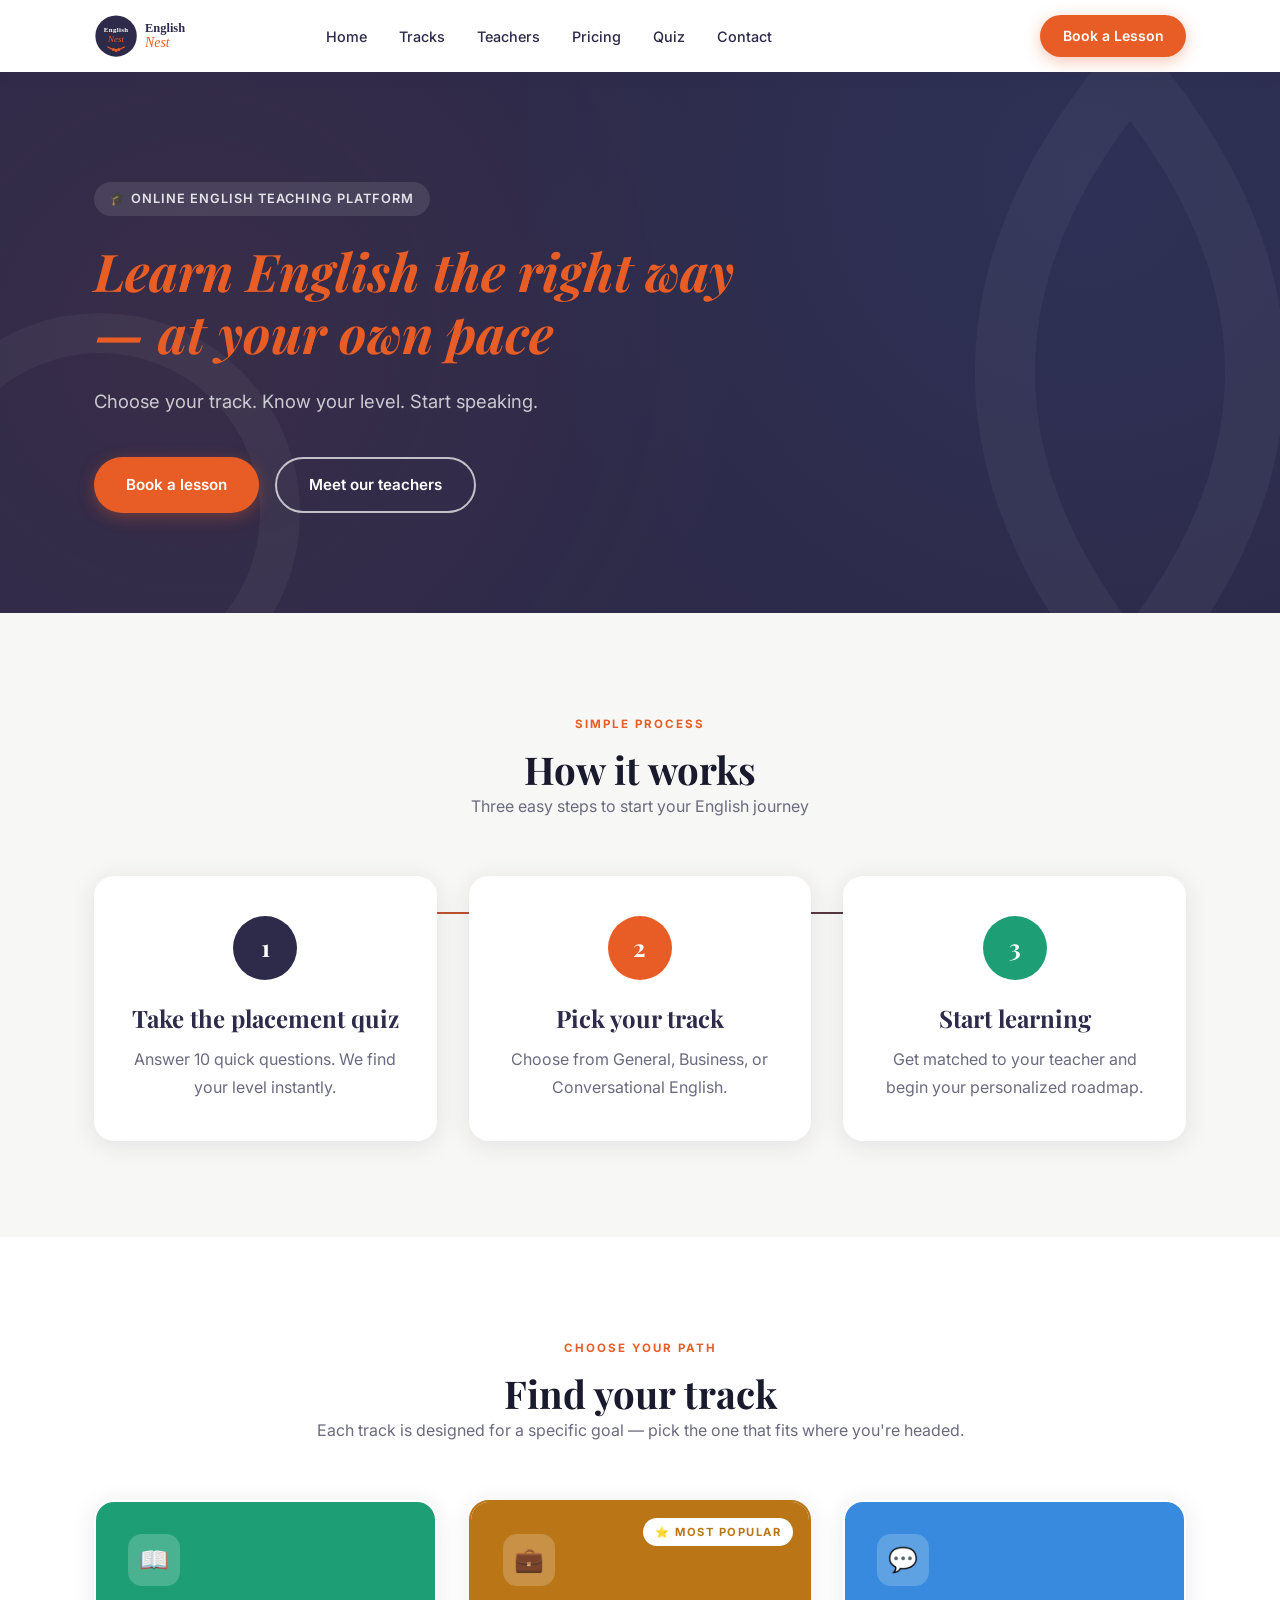
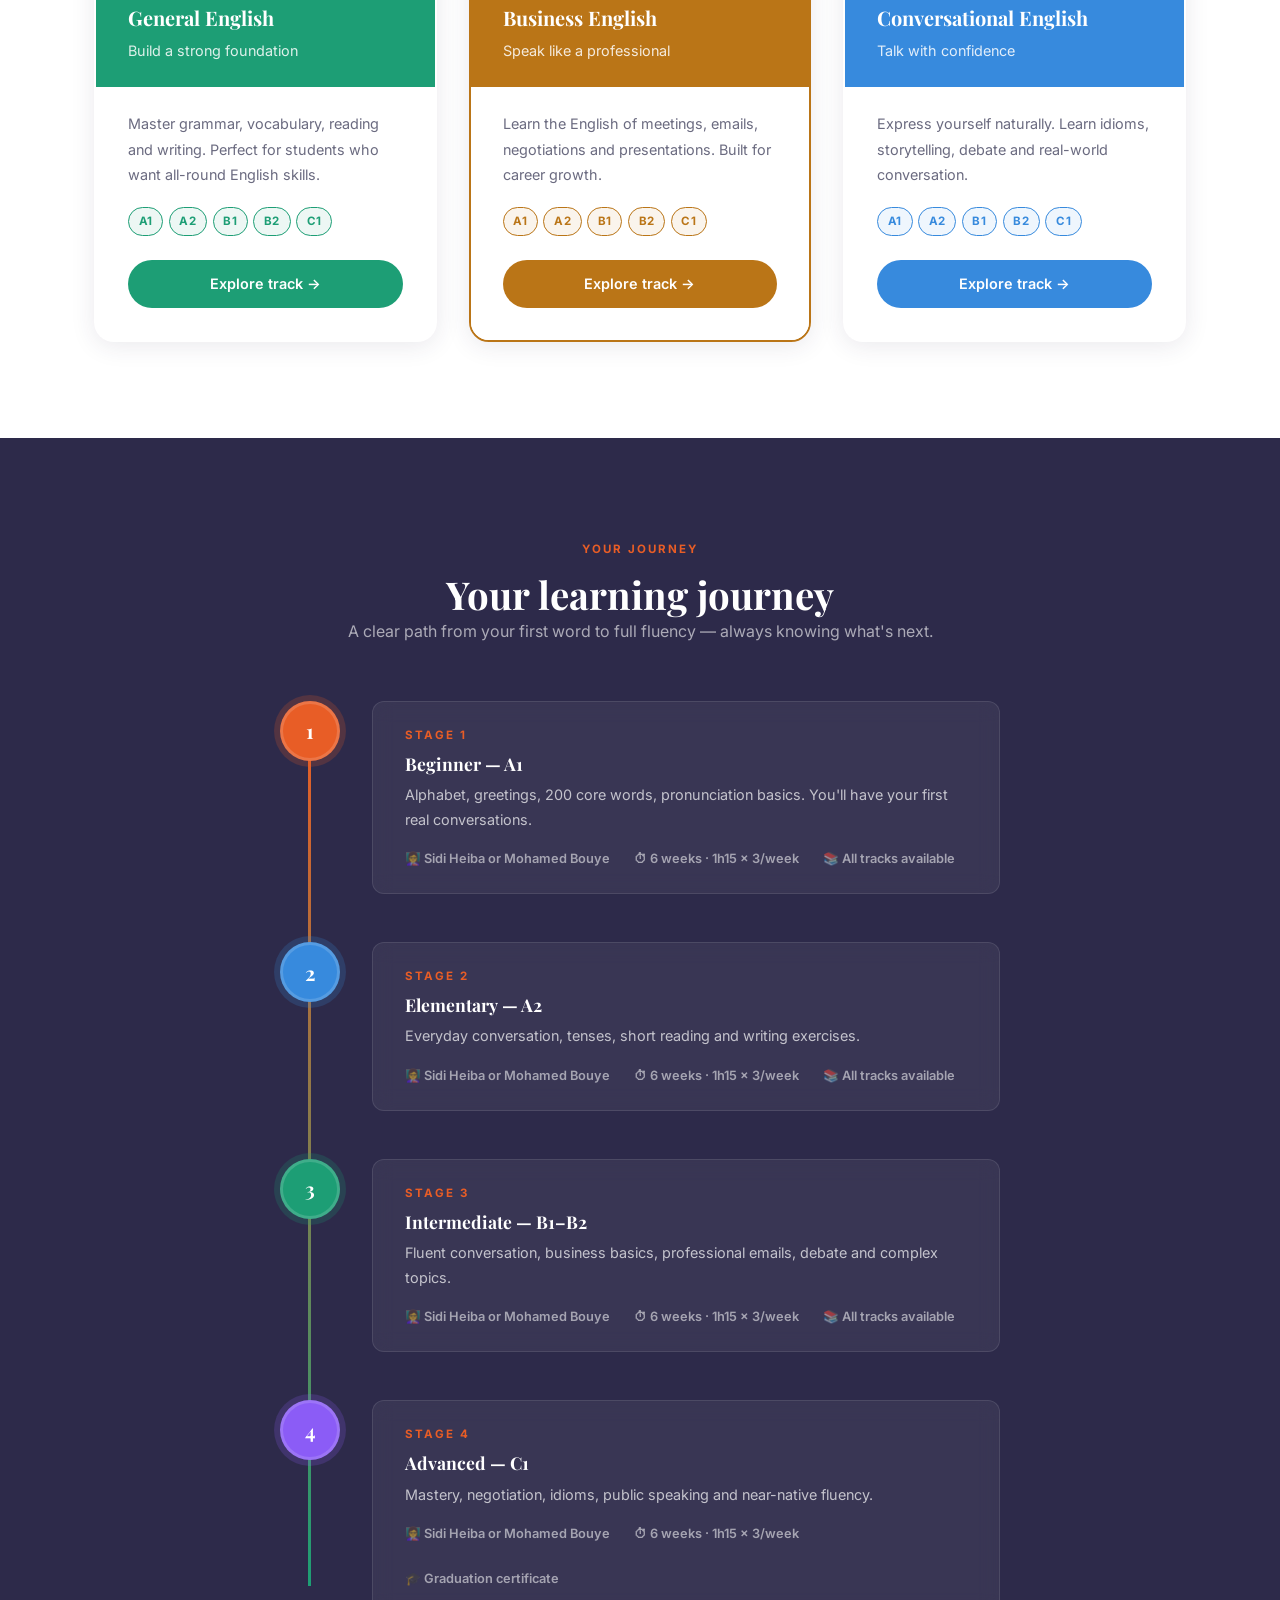
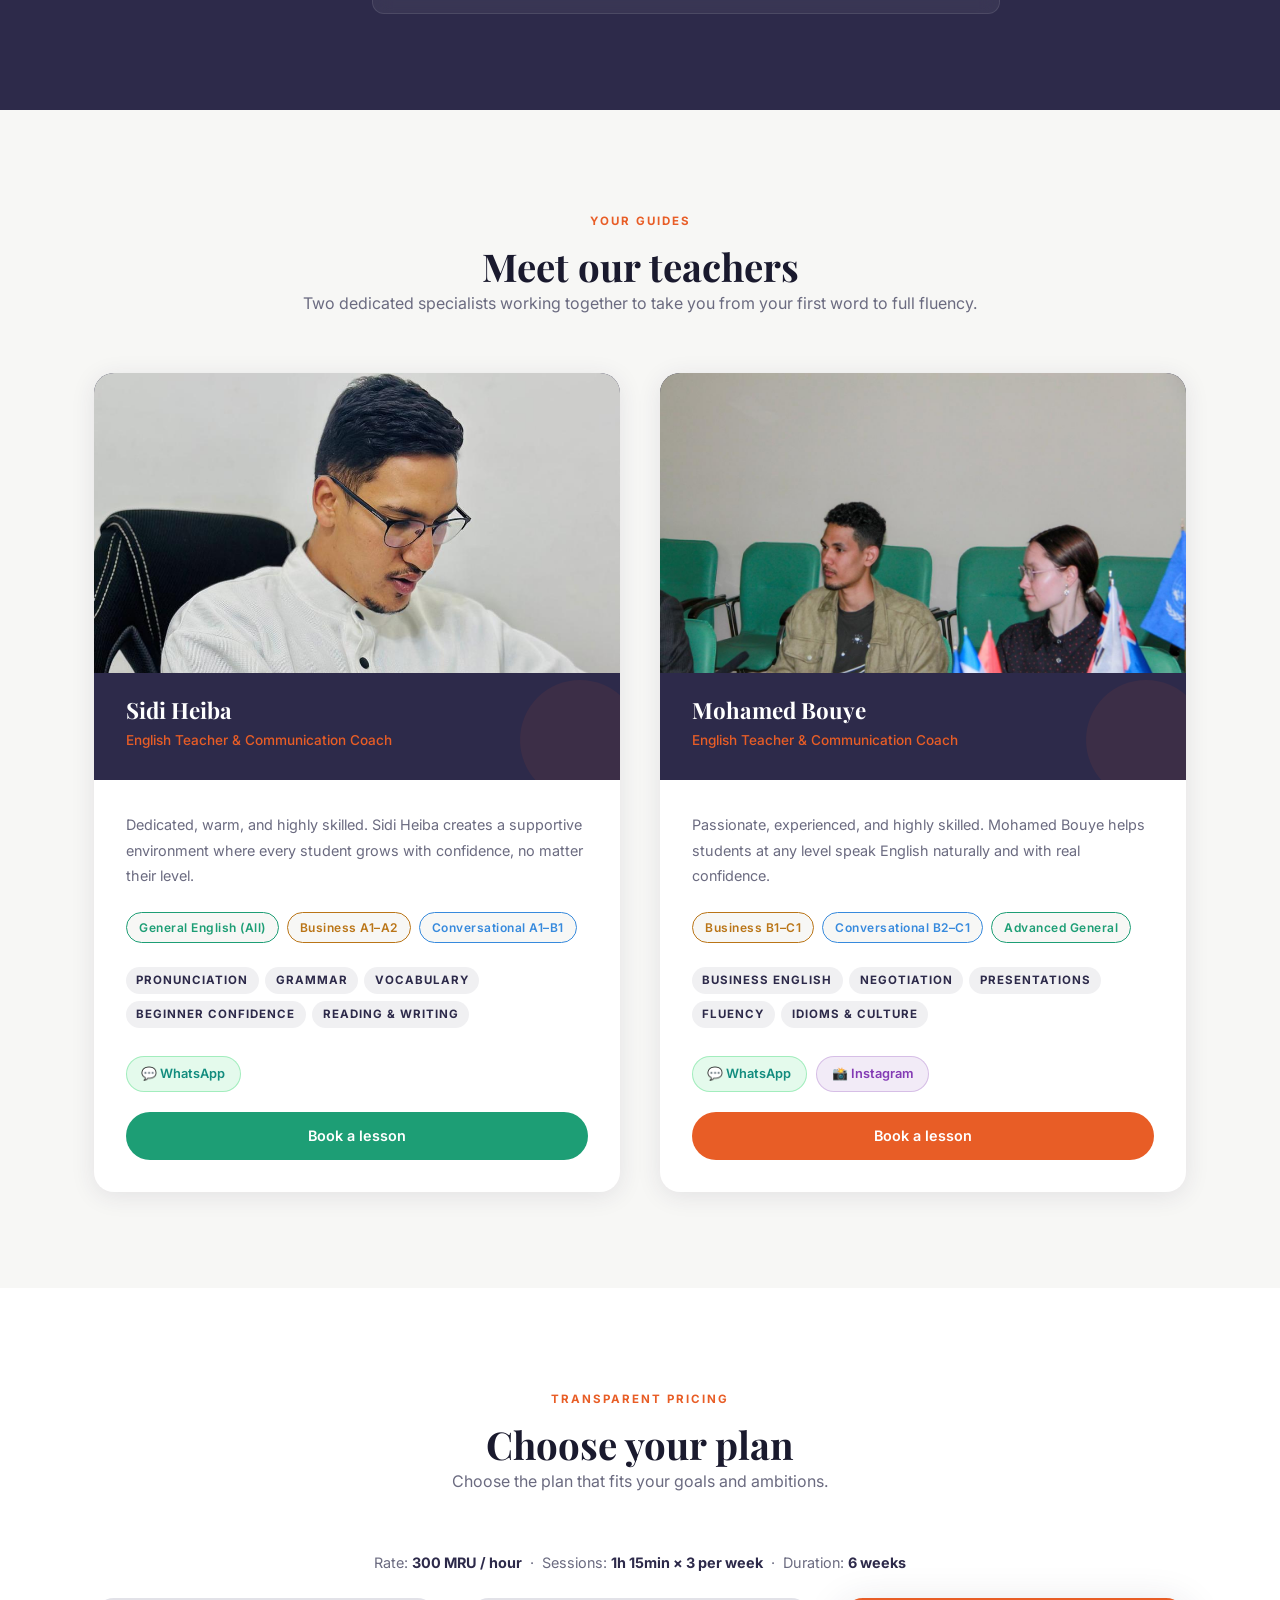
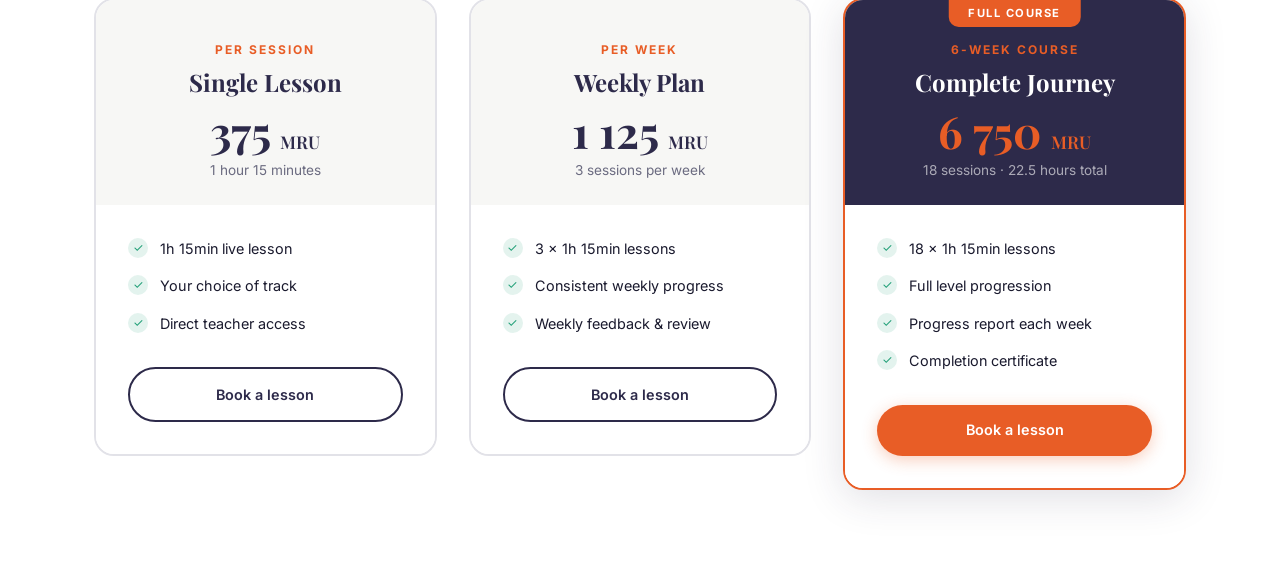
==== commit 4f4e98f9: "Convert lang switcher to dropdown: CSS, JS toggle logic, RTL fixes Co-Authored-By: Claude Sonnet 4.6" ====
--- a/index.html
+++ b/index.html
@@ -30,10 +30,16 @@
       <li><a href="#" data-page="quiz" data-i18n="nav.quiz">Quiz</a></li>
       <li><a href="#" data-page="contact" data-i18n="nav.contact">Contact</a></li>
     </ul>
-    <div class="lang-switcher">
-      <button class="lang-btn lang-btn-active" data-lang="en">EN</button>
-      <button class="lang-btn" data-lang="fr">FR</button>
-      <button class="lang-btn" data-lang="ar">AR</button>
+    <div class="lang-switcher" id="langSwitcher">
+      <button class="lang-switcher-btn" id="langBtn" aria-haspopup="listbox" aria-expanded="false">
+        <span id="langCurrent">EN</span>
+        <svg class="lang-chevron" width="10" height="6" viewBox="0 0 10 6" fill="none"><path d="M1 1l4 4 4-4" stroke="currentColor" stroke-width="1.8" stroke-linecap="round" stroke-linejoin="round"/></svg>
+      </button>
+      <div class="lang-dropdown" id="langDropdown" role="listbox">
+        <button class="lang-option" data-lang="en">🇬🇧 English</button>
+        <button class="lang-option" data-lang="fr">🇫🇷 Français</button>
+        <button class="lang-option" data-lang="ar">🇲🇷 العربية</button>
+      </div>
     </div>
     <a href="#" class="btn btn-primary btn-sm nav-cta" data-page="quiz" data-i18n="nav.cta">Book a Lesson</a>
     <button class="hamburger" aria-label="Menu">
@@ -48,10 +54,10 @@
   <a href="#" data-page="home" data-scroll="pricing" data-i18n="nav.pricing">Pricing</a>
   <a href="#" data-page="quiz" data-i18n="nav.quiz">Quiz</a>
   <a href="#" data-page="contact" data-i18n="nav.contact">Contact</a>
-  <div class="lang-switcher lang-switcher-mobile">
-    <button class="lang-btn lang-btn-active" data-lang="en">EN</button>
-    <button class="lang-btn" data-lang="fr">FR</button>
-    <button class="lang-btn" data-lang="ar">AR</button>
+  <div class="lang-switcher lang-switcher-mobile" id="langSwitcherMobile">
+    <button class="lang-option" data-lang="en">🇬🇧 English</button>
+    <button class="lang-option" data-lang="fr">🇫🇷 Français</button>
+    <button class="lang-option" data-lang="ar">🇲🇷 العربية</button>
   </div>
   <a href="#" class="btn btn-primary" data-page="quiz" data-i18n="nav.cta">Book a Lesson</a>
 </div>
--- a/css/style.css
+++ b/css/style.css
@@ -171,37 +171,93 @@
 .nav-links a.active::after { width: 100%; }
 .nav-cta { margin-left: 1rem; }
 
-/* Language Switcher */
+/* Language Switcher — dropdown */
 .lang-switcher {
-  display: flex;
-  align-items: center;
-  gap: 2px;
-  background: rgba(255,255,255,0.08);
-  border-radius: 50px;
-  padding: 3px;
-}
-.lang-btn {
-  background: transparent;
+  position: relative;
+}
+.lang-switcher-btn {
+  display: flex;
+  align-items: center;
+  gap: 0.4rem;
+  background: rgba(255,255,255,0.1);
+  border: 1.5px solid rgba(255,255,255,0.2);
+  color: white;
+  font-size: 0.78rem;
+  font-weight: 700;
+  letter-spacing: 0.05em;
+  padding: 0.35rem 0.8rem;
+  border-radius: 50px;
+  cursor: pointer;
+  transition: var(--transition);
+  white-space: nowrap;
+}
+.lang-switcher-btn:hover {
+  background: rgba(255,255,255,0.18);
+  border-color: rgba(255,255,255,0.4);
+}
+.lang-chevron {
+  transition: transform 0.2s ease;
+  flex-shrink: 0;
+}
+.lang-switcher.open .lang-chevron { transform: rotate(180deg); }
+.lang-dropdown {
+  display: none;
+  position: absolute;
+  top: calc(100% + 8px);
+  right: 0;
+  background: var(--white);
+  border-radius: var(--radius);
+  box-shadow: 0 8px 32px rgba(0,0,0,0.18);
+  border: 1px solid var(--border);
+  min-width: 150px;
+  overflow: hidden;
+  z-index: 200;
+}
+.lang-switcher.open .lang-dropdown { display: block; }
+.lang-option {
+  display: flex;
+  align-items: center;
+  gap: 0.6rem;
+  width: 100%;
+  padding: 0.7rem 1rem;
+  background: none;
   border: none;
-  color: rgba(255,255,255,0.65);
-  font-size: 0.72rem;
-  font-weight: 700;
-  letter-spacing: 0.04em;
-  padding: 0.3rem 0.65rem;
-  border-radius: 50px;
+  color: var(--navy);
+  font-size: 0.85rem;
+  font-weight: 500;
   cursor: pointer;
-  transition: var(--transition);
-}
-.lang-btn:hover { color: white; background: rgba(255,255,255,0.12); }
-.lang-btn-active { background: var(--orange) !important; color: white !important; }
+  text-align: left;
+  transition: background 0.15s;
+}
+.lang-option:hover { background: var(--gray-bg); }
+.lang-option.lang-option-active {
+  background: rgba(232,93,38,0.08);
+  color: var(--orange);
+  font-weight: 700;
+}
+/* Mobile — always-visible flat list */
 .lang-switcher-mobile {
   display: flex;
   justify-content: center;
-  margin: 0.5rem 0;
-  background: rgba(45,42,74,0.08);
-}
-.lang-switcher-mobile .lang-btn { color: var(--navy); }
-.lang-switcher-mobile .lang-btn:hover { background: rgba(45,42,74,0.12); }
+  gap: 0.5rem;
+  padding: 0.75rem 1rem;
+  border-top: 1px solid var(--border);
+  border-bottom: 1px solid var(--border);
+  margin: 0.25rem 0;
+}
+.lang-switcher-mobile .lang-option {
+  width: auto;
+  padding: 0.45rem 1rem;
+  border-radius: 50px;
+  border: 1.5px solid var(--border);
+  font-size: 0.8rem;
+  font-weight: 600;
+}
+.lang-switcher-mobile .lang-option.lang-option-active {
+  background: var(--orange);
+  border-color: var(--orange);
+  color: white;
+}
 
 /* RTL support */
 [dir="rtl"] .hero-btns,
@@ -215,6 +271,8 @@
 [dir="rtl"] .roadmap-dot { left: auto; right: -1.25rem; }
 [dir="rtl"] .nav-inner { flex-direction: row-reverse; }
 [dir="rtl"] body { font-family: 'Segoe UI', 'Arial', sans-serif; }
+[dir="rtl"] .lang-dropdown { right: auto; left: 0; }
+[dir="rtl"] .lang-option { text-align: right; }
 
 /* Hamburger */
 .hamburger {
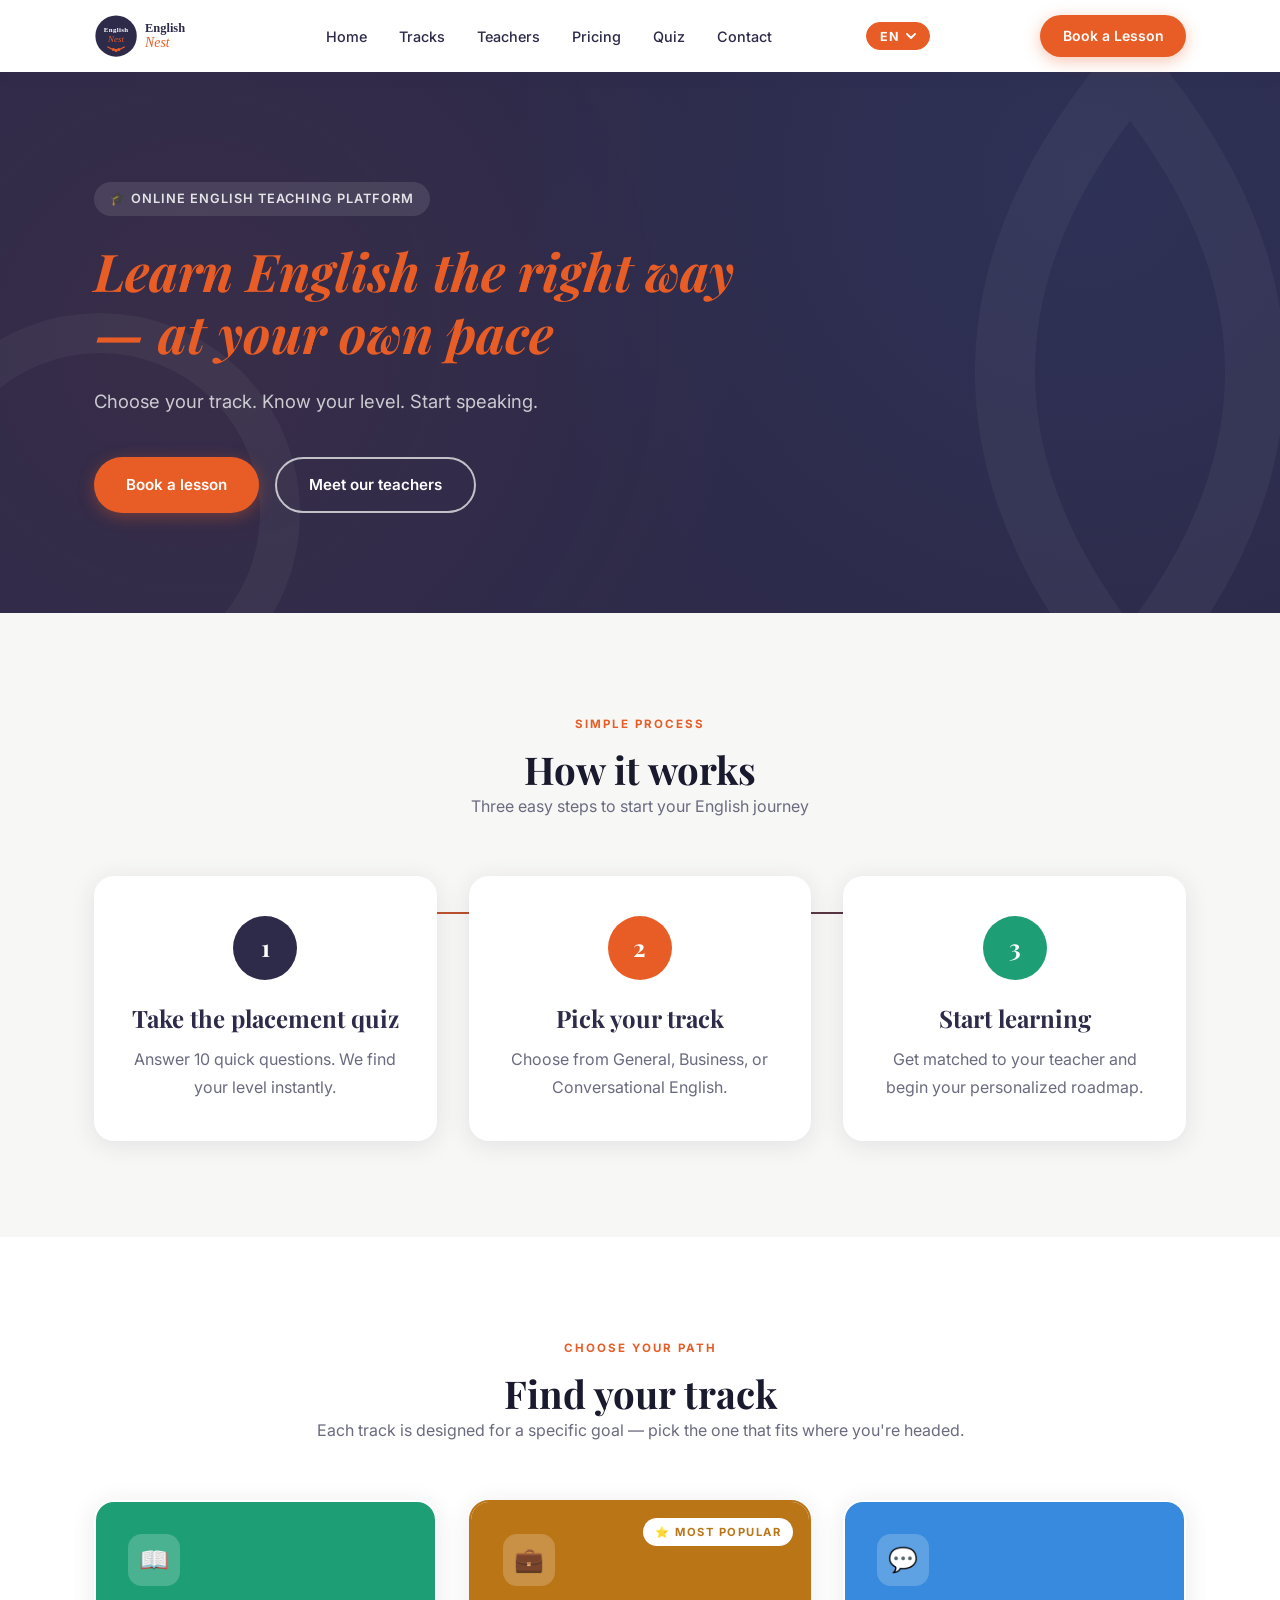
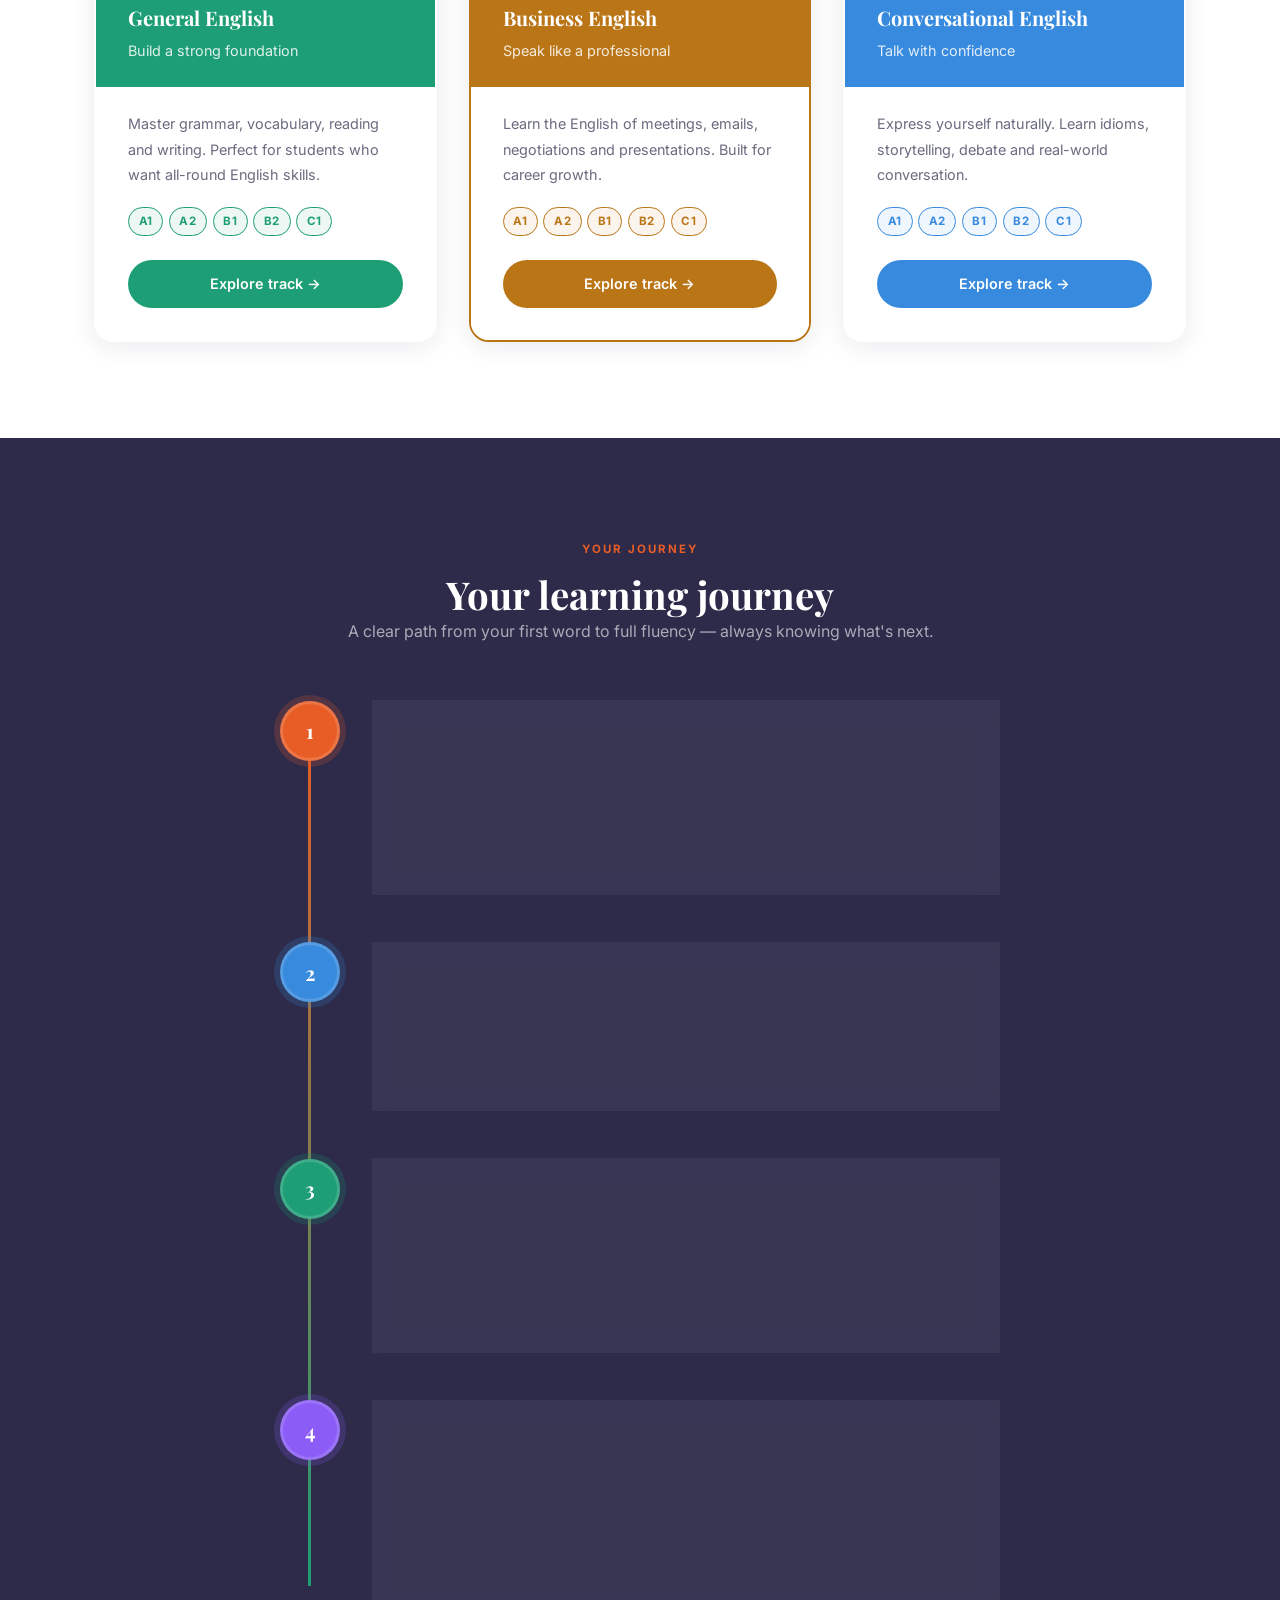
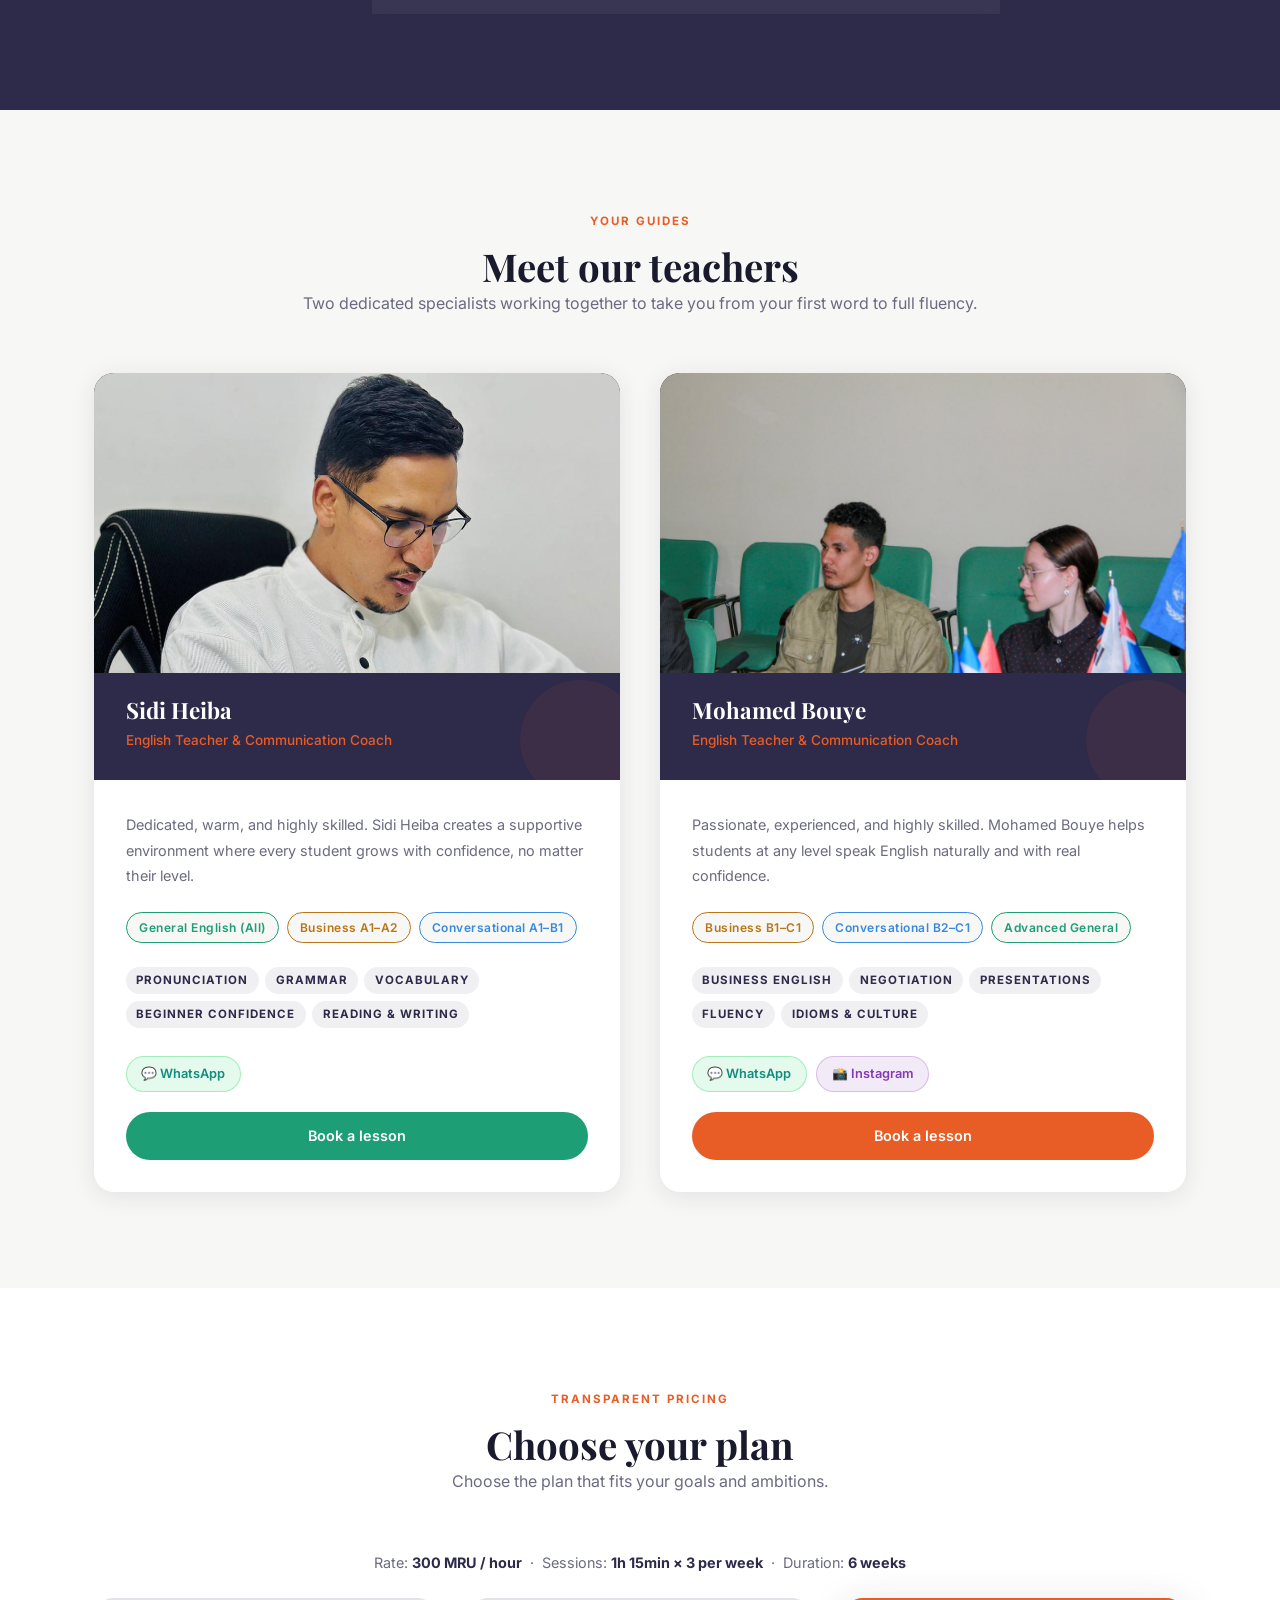
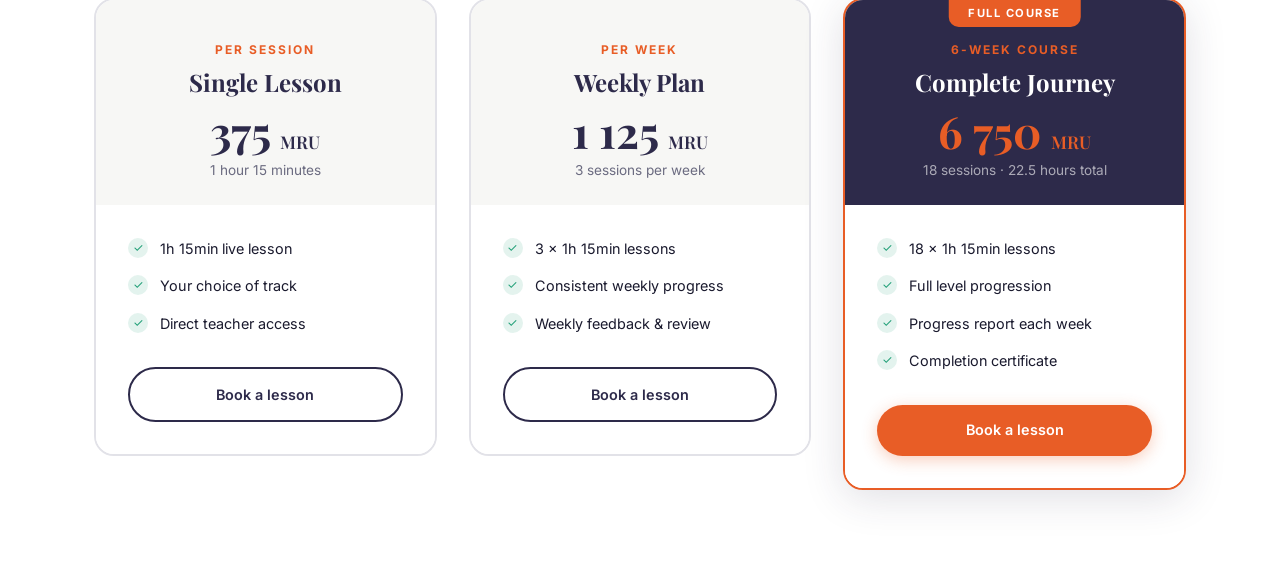
==== commit 7dded43a: "Add level-based quiz: 5 levels × 10 questions, 8/10 pass threshold, level selector Co-Authored-By: C" ====
--- a/index.html
+++ b/index.html
@@ -635,12 +635,46 @@
 <div id="page-quiz" class="page">
 
   <div class="quiz-header">
-    <span class="section-label" data-i18n="qz.label">Placement Test</span>
-    <h1 data-i18n="qz.h1">What's your English level?</h1>
-    <p data-i18n="qz.p">Answer 10 quick questions and we'll find your level instantly.</p>
+    <span class="section-label" data-i18n="qz.label">Level Tests</span>
+    <h1 data-i18n="qz.h1">Test Your English Level</h1>
+    <p data-i18n="qz.p">Choose a level and answer 10 questions. Score 8/10 or above to pass.</p>
   </div>
 
-  <div class="quiz-progress-wrap">
+  <!-- ── Level selector ── -->
+  <div id="quizLevelSelect" class="quiz-level-select">
+    <h2 class="qls-heading" data-i18n="qz.sel.h2">Select a Level</h2>
+    <p class="qls-sub" data-i18n="qz.sel.p">Already know your level? Skip ahead and test it directly.</p>
+    <div class="quiz-level-cards">
+      <button class="quiz-level-card" data-level="A1">
+        <span class="qlc-badge qlc-a1">A1</span>
+        <span class="qlc-name" data-i18n="qz.A1.name">Beginner</span>
+        <span class="qlc-desc" data-i18n="qz.A1.desc">Basic vocabulary &amp; simple sentences</span>
+      </button>
+      <button class="quiz-level-card" data-level="A2">
+        <span class="qlc-badge qlc-a2">A2</span>
+        <span class="qlc-name" data-i18n="qz.A2.name">Elementary</span>
+        <span class="qlc-desc" data-i18n="qz.A2.desc">Everyday situations &amp; common grammar</span>
+      </button>
+      <button class="quiz-level-card" data-level="B1">
+        <span class="qlc-badge qlc-b1">B1</span>
+        <span class="qlc-name" data-i18n="qz.B1.name">Pre-Intermediate</span>
+        <span class="qlc-desc" data-i18n="qz.B1.desc">Familiar topics &amp; basic professional use</span>
+      </button>
+      <button class="quiz-level-card" data-level="B2">
+        <span class="qlc-badge qlc-b2">B2</span>
+        <span class="qlc-name" data-i18n="qz.B2.name">Intermediate</span>
+        <span class="qlc-desc" data-i18n="qz.B2.desc">Complex topics &amp; professional communication</span>
+      </button>
+      <button class="quiz-level-card" data-level="C1">
+        <span class="qlc-badge qlc-c1">C1</span>
+        <span class="qlc-name" data-i18n="qz.C1.name">Advanced</span>
+        <span class="qlc-desc" data-i18n="qz.C1.desc">Fluent, near-native expression</span>
+      </button>
+    </div>
+  </div>
+
+  <!-- ── Progress bar ── -->
+  <div class="quiz-progress-wrap" id="quizProgressWrap" style="display:none">
     <div class="quiz-progress-meta">
       <span id="progressText">Question 1 of 10</span>
     </div>
@@ -649,7 +683,8 @@
     </div>
   </div>
 
-  <div class="quiz-card" id="quizCard">
+  <!-- ── Quiz card ── -->
+  <div class="quiz-card" id="quizCard" style="display:none">
     <div class="quiz-question-box">
       <div class="question-num" id="questionNum">Question 1</div>
       <div class="question-text" id="questionText"></div>
@@ -658,48 +693,17 @@
     </div>
   </div>
 
-  <div class="quiz-result" id="quizResult">
+  <!-- ── Result ── -->
+  <div class="quiz-result" id="quizResult" style="display:none">
     <div class="result-box">
-      <div class="result-level-badge" id="resultCode">B1</div>
-      <h2 id="resultName">Your level is: B1 — Intermediate</h2>
+      <div class="result-verdict" id="resultVerdict">PASSED</div>
+      <div class="result-score" id="resultScore">8 / 10</div>
+      <h2 id="resultName"></h2>
       <p id="resultDesc"></p>
-      <p id="resultRec" style="font-size:0.9rem;color:var(--orange);font-weight:600;margin-top:0.5rem;"></p>
-      <div style="display:flex;gap:1rem;justify-content:center;flex-wrap:wrap;margin-top:1.5rem;">
-        <a href="#" class="btn btn-primary" data-page="contact" data-i18n="qz.result.btn1">Book a lesson</a>
-        <a href="#" class="btn btn-outline-dark" data-page="tracks" data-i18n="qz.result.btn2">Explore tracks</a>
-      </div>
-    </div>
-    <h3 class="result-tracks-title" data-i18n="qz.result.title">All tracks — your level highlighted</h3>
-    <div class="track-cards" style="max-width:900px;margin:0 auto;">
-      <div class="track-card teal result-track-card">
-        <div class="track-card-header"><div class="track-icon">📖</div><h3 data-i18n="tp.gen.name">General English</h3><p data-i18n="qz.gen.tag">Build a strong foundation</p></div>
-        <div class="track-card-body">
-          <div class="track-levels">
-            <span class="level-dot">A1</span><span class="level-dot">A2</span><span class="level-dot">B1</span>
-            <span class="level-dot">B2</span><span class="level-dot">C1</span>
-          </div>
-          <a href="#" class="btn-track" data-page="tracks" data-scroll="general" data-i18n="tp.explore">Explore track →</a>
-        </div>
-      </div>
-      <div class="track-card amber result-track-card">
-        <div class="track-card-header"><div class="track-icon">💼</div><h3 data-i18n="tp.biz.name">Business English</h3><p data-i18n="qz.biz.tag">Speak like a professional</p></div>
-        <div class="track-card-body">
-          <div class="track-levels">
-            <span class="level-dot">A1</span><span class="level-dot">A2</span><span class="level-dot">B1</span>
-            <span class="level-dot">B2</span><span class="level-dot">C1</span>
-          </div>
-          <a href="#" class="btn-track" data-page="tracks" data-scroll="business" data-i18n="tp.explore">Explore track →</a>
-        </div>
-      </div>
-      <div class="track-card blue result-track-card">
-        <div class="track-card-header"><div class="track-icon">💬</div><h3 data-i18n="tp.con.name">Conversational English</h3><p data-i18n="qz.con.tag">Talk with confidence</p></div>
-        <div class="track-card-body">
-          <div class="track-levels">
-            <span class="level-dot">A1</span><span class="level-dot">A2</span><span class="level-dot">B1</span>
-            <span class="level-dot">B2</span><span class="level-dot">C1</span>
-          </div>
-          <a href="#" class="btn-track" data-page="tracks" data-scroll="conversational" data-i18n="tp.explore">Explore track →</a>
-        </div>
+      <div class="result-actions">
+        <button class="btn btn-primary" id="nextLevelBtn" style="display:none">Start A2 Quiz →</button>
+        <button class="btn btn-outline-dark" id="retryBtn" data-i18n="qz.retry">Try Again</button>
+        <button class="btn btn-outline-dark" id="chooseLevelBtn" data-i18n="qz.choose">Choose Another Level</button>
       </div>
     </div>
   </div>
--- a/css/style.css
+++ b/css/style.css
@@ -179,8 +179,8 @@
   display: flex;
   align-items: center;
   gap: 0.4rem;
-  background: rgba(255,255,255,0.1);
-  border: 1.5px solid rgba(255,255,255,0.2);
+  background: var(--orange);
+  border: 1.5px solid var(--orange);
   color: white;
   font-size: 0.78rem;
   font-weight: 700;
@@ -192,8 +192,8 @@
   white-space: nowrap;
 }
 .lang-switcher-btn:hover {
-  background: rgba(255,255,255,0.18);
-  border-color: rgba(255,255,255,0.4);
+  background: #d44e15;
+  border-color: #d44e15;
 }
 .lang-chevron {
   transition: transform 0.2s ease;
@@ -1114,12 +1114,57 @@
 .quiz-next-btn:hover { background: var(--orange); }
 .quiz-next-btn.visible { display: block; }
 
+/* Quiz Level Selector */
+.quiz-level-select { max-width: 860px; margin: 0 auto; padding: 0 1.5rem 3rem; text-align: center; }
+.qls-heading { font-family: var(--font-heading); color: var(--navy); font-size: 1.5rem; margin-bottom: 0.4rem; }
+.qls-sub { color: var(--muted); margin-bottom: 2rem; }
+.quiz-level-cards {
+  display: grid;
+  grid-template-columns: repeat(auto-fit, minmax(140px, 1fr));
+  gap: 1rem;
+}
+.quiz-level-card {
+  display: flex;
+  flex-direction: column;
+  align-items: center;
+  gap: 0.55rem;
+  padding: 1.5rem 1rem;
+  background: var(--white);
+  border: 2px solid var(--border);
+  border-radius: var(--radius);
+  cursor: pointer;
+  transition: var(--transition);
+  text-align: center;
+}
+.quiz-level-card:hover {
+  border-color: var(--orange);
+  box-shadow: 0 4px 20px rgba(232,93,38,0.15);
+  transform: translateY(-3px);
+}
+.qlc-badge {
+  display: inline-flex;
+  align-items: center;
+  justify-content: center;
+  width: 56px; height: 56px;
+  border-radius: 50%;
+  font-family: var(--font-heading);
+  font-size: 1.1rem;
+  font-weight: 800;
+  color: white;
+}
+.qlc-a1 { background: #22c55e; }
+.qlc-a2 { background: #84cc16; }
+.qlc-b1 { background: #f59e0b; }
+.qlc-b2 { background: #f97316; }
+.qlc-c1 { background: #8b5cf6; }
+.qlc-name { font-weight: 700; color: var(--navy); font-size: 0.9rem; }
+.qlc-desc { font-size: 0.75rem; color: var(--muted); line-height: 1.35; }
+
 /* Quiz Result */
 .quiz-result {
-  max-width: 700px;
+  max-width: 560px;
   margin: 0 auto;
   padding: 0 1.5rem 4rem;
-  display: none;
 }
 .result-box {
   background: var(--white);
@@ -1127,23 +1172,35 @@
   padding: 3rem;
   box-shadow: var(--shadow);
   text-align: center;
-  margin-bottom: 2.5rem;
-}
-.result-level-badge {
+}
+.result-verdict {
   display: inline-block;
-  font-size: 3rem;
+  font-size: 0.85rem;
+  font-weight: 800;
+  letter-spacing: 0.1em;
+  padding: 0.4rem 1.2rem;
+  border-radius: 50px;
+  margin-bottom: 1rem;
+}
+.result-verdict.pass { background: #dcfce7; color: #15803d; }
+.result-verdict.fail { background: #fee2e2; color: #dc2626; }
+.result-score {
   font-family: var(--font-heading);
-  font-weight: 700;
+  font-size: 3.5rem;
+  font-weight: 800;
   color: var(--navy);
-  background: var(--gray-bg);
-  border-radius: 50%;
-  width: 110px; height: 110px;
-  line-height: 110px;
-  margin-bottom: 1.5rem;
-}
-.result-box h2 { color: var(--navy); margin-bottom: 0.5rem; }
-.result-box p { max-width: 420px; margin: 0 auto 2rem; }
-.result-tracks-title { text-align: center; font-family: var(--font-heading); color: var(--navy); margin-bottom: 1.5rem; }
+  line-height: 1;
+  margin-bottom: 0.75rem;
+}
+.result-box h2 { color: var(--navy); font-size: 1.2rem; margin-bottom: 0.5rem; }
+.result-box p  { color: var(--muted); max-width: 380px; margin: 0 auto 0.5rem; }
+.result-actions {
+  display: flex;
+  gap: 0.75rem;
+  justify-content: center;
+  flex-wrap: wrap;
+  margin-top: 1.75rem;
+}
 
 /* ============================================================
    TRACKS DETAIL PAGE
